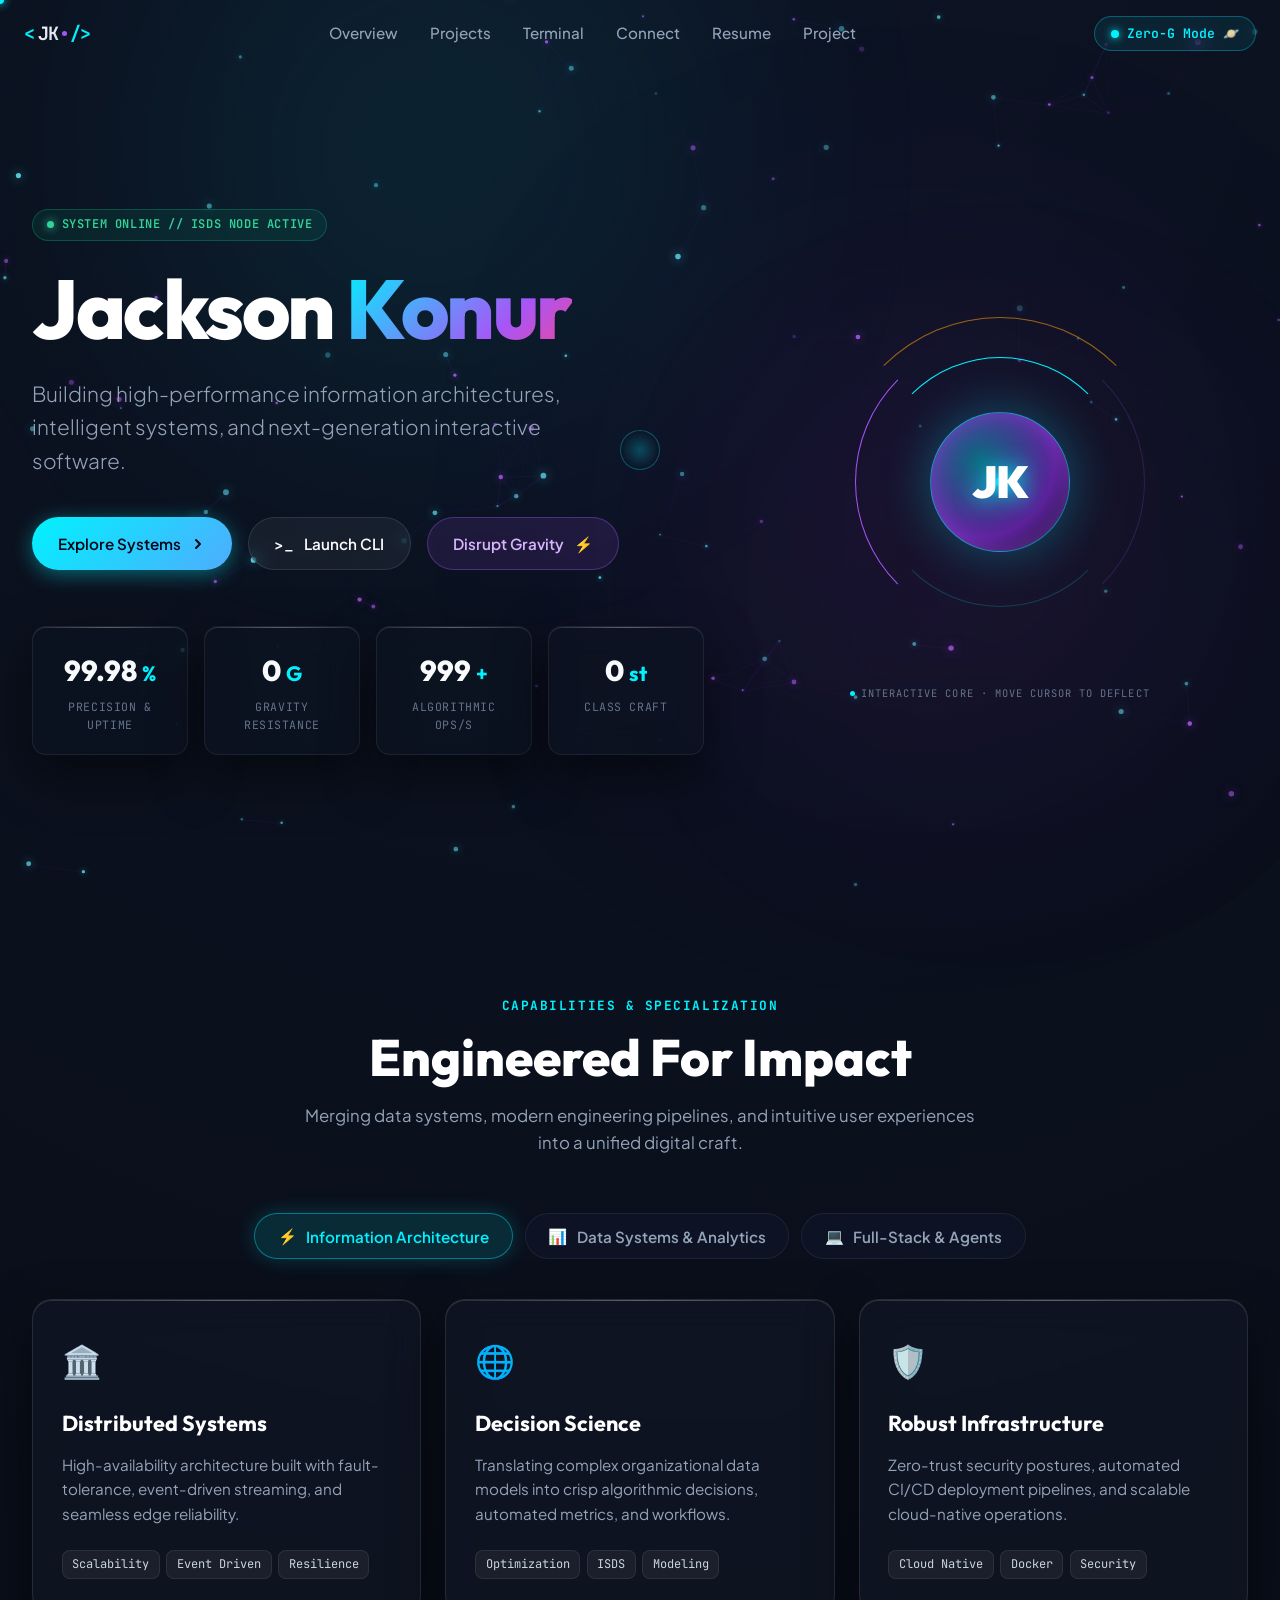
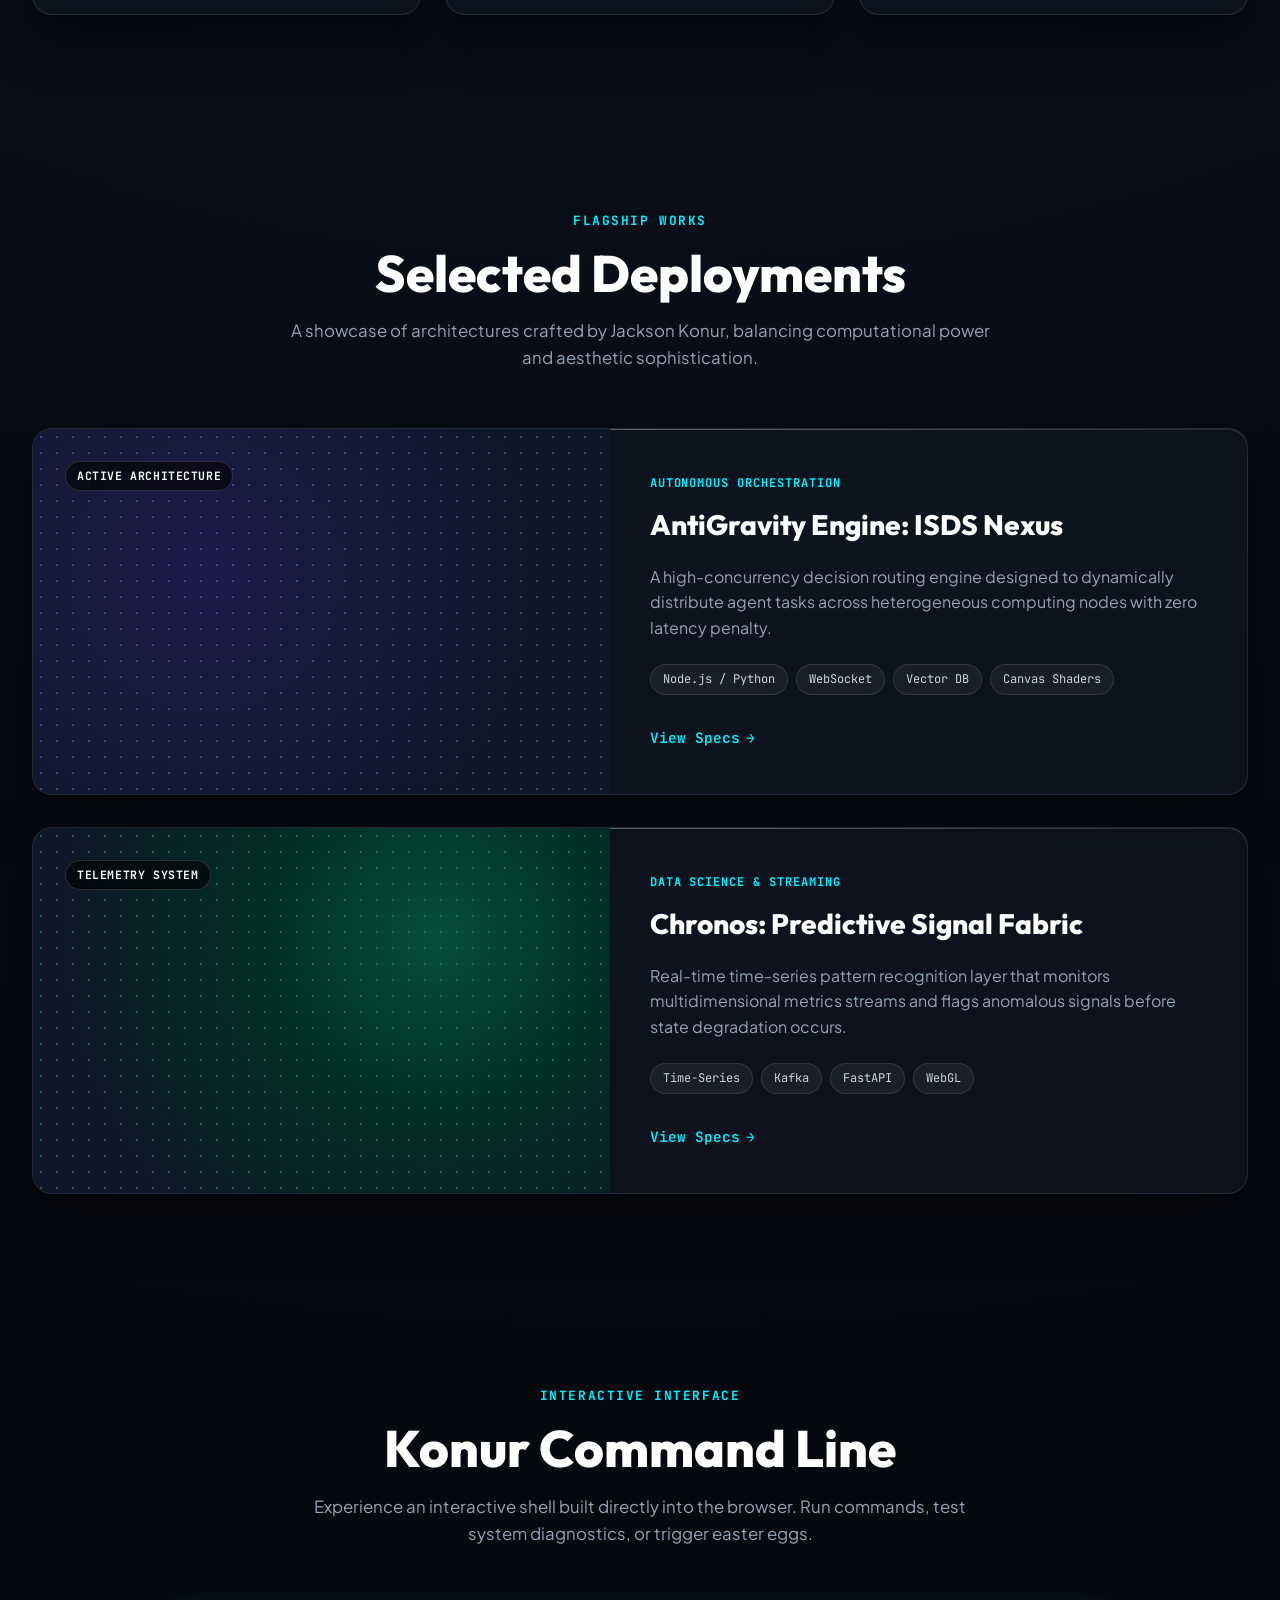
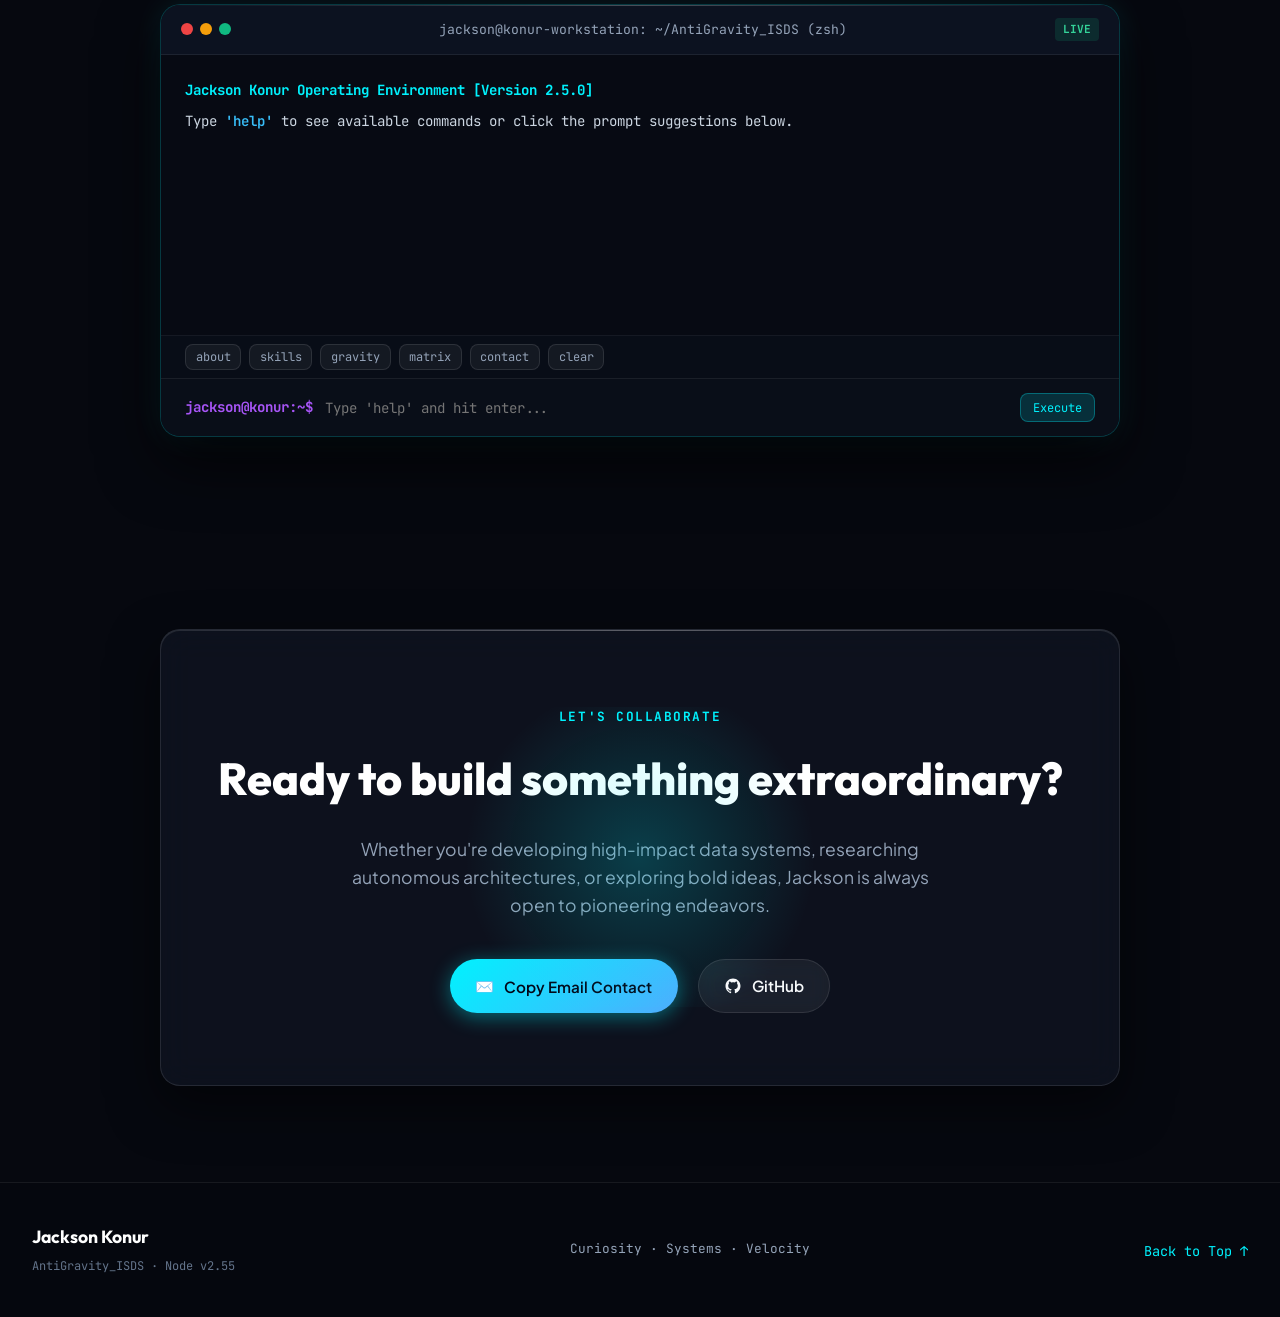
==== index.html @ 08df8813 "Restructure into required pages: add resume and project pages, rename stylesheet, remove unused file" ====
<!DOCTYPE html>
<html lang="en">
<head>
  <meta charset="UTF-8" />
  <meta name="viewport" content="width=device-width, initial-scale=1.0" />
  <title>Jackson Konur — Intelligent Systems & Creative Engineering</title>
  <meta name="description" content="Jackson Konur — Portfolio & Interactive Systems Workspace. Exploring information systems, data science, and next-generation autonomous architectures." />
  
  <!-- Modern Typography from Google Fonts -->
  <link rel="preconnect" href="https://fonts.googleapis.com" />
  <link rel="preconnect" href="https://fonts.gstatic.com" crossorigin />
  <link href="https://fonts.googleapis.com/css2?family=JetBrains+Mono:wght@400;500;700&family=Outfit:wght@300;400;600;700;800;900&family=Plus+Jakarta+Sans:wght@300;400;500;600;700&display=swap" rel="stylesheet" />

  <link rel="stylesheet" href="styles.css" />
</head>
<body>
  <!-- Custom Interactive Cursor Elements -->
  <div id="cursor-dot" class="cursor-dot"></div>
  <div id="cursor-glow" class="cursor-glow"></div>

  <!-- Interactive Anti-Gravity Physics Canvas -->
  <canvas id="gravity-canvas" class="gravity-canvas"></canvas>

  <!-- Ambient Light Orbs -->
  <div class="ambient-light light-cyan"></div>
  <div class="ambient-light light-violet"></div>
  <div class="ambient-light light-amber"></div>

  <!-- Navigation Header -->
  <header class="site-header" id="site-header">
    <div class="header-container">
      <a href="#hero" class="brand-logo" id="brand-logo">
        <span class="logo-bracket">&lt;</span>
        <span class="logo-name">JK</span>
        <span class="logo-dot"></span>
        <span class="logo-bracket">/&gt;</span>
      </a>

      <nav class="nav-links" id="main-nav">
        <a href="#about" class="nav-link">Overview</a>
        <a href="#projects" class="nav-link">Projects</a>
        <a href="#terminal-section" class="nav-link">Terminal</a>
        <a href="#connect" class="nav-link">Connect</a>
        <a href="resume.html" class="nav-link">Resume</a>
        <a href="project.html" class="nav-link">Project</a>
      </nav>

      <div class="header-actions">
        <button id="gravity-toggle-btn" class="gravity-pill-btn" aria-label="Toggle Zero-G Physics Simulation">
          <span class="pulse-indicator"></span>
          <span id="gravity-btn-text">Zero-G Mode</span>
          <span class="btn-icon">🪐</span>
        </button>
      </div>
    </div>
  </header>

  <main>
    <!-- Hero Section -->
    <section class="hero-section" id="hero">
      <div class="hero-content">
        <div class="status-badge" id="status-badge">
          <span class="status-indicator"></span>
          <span>SYSTEM ONLINE // ISDS NODE ACTIVE</span>
        </div>

        <h1 class="hero-title" id="hero-heading">
          Jackson <span class="gradient-text">Konur</span>
        </h1>

        <p class="hero-tagline" id="hero-tagline">
          Building high-performance information architectures, intelligent systems, and next-generation interactive software.
        </p>

        <div class="hero-cta-group">
          <a href="#projects" class="primary-btn" id="btn-explore-projects">
            <span>Explore Systems</span>
            <svg class="btn-arrow" width="16" height="16" viewBox="0 0 16 16" fill="none">
              <path d="M6 12L10 8L6 4" stroke="currentColor" stroke-width="2" stroke-linecap="round" stroke-linejoin="round"/>
            </svg>
          </a>
          <a href="#terminal-section" class="secondary-btn" id="btn-open-terminal">
            <span class="terminal-icon">&gt;_</span>
            <span>Launch CLI</span>
          </a>
          <button class="pulse-trigger-btn" id="zero-g-pulse-btn" title="Send a zero-gravity shockwave across the screen">
            <span>Disrupt Gravity</span>
            <span class="sparkle-icon">⚡</span>
          </button>
        </div>

        <!-- Metric Counters -->
        <div class="metrics-grid" id="metrics-grid">
          <div class="metric-card glass-panel" data-tilt>
            <div class="metric-val" data-target="99.99">0</div>
            <div class="metric-unit">%</div>
            <div class="metric-label">Precision & Uptime</div>
          </div>
          <div class="metric-card glass-panel" data-tilt>
            <div class="metric-val" data-target="0.00">0</div>
            <div class="metric-unit">G</div>
            <div class="metric-label">Gravity Resistance</div>
          </div>
          <div class="metric-card glass-panel" data-tilt>
            <div class="metric-val" data-target="1000">0</div>
            <div class="metric-unit">+</div>
            <div class="metric-label">Algorithmic Ops/s</div>
          </div>
          <div class="metric-card glass-panel" data-tilt>
            <div class="metric-val" data-target="1">0</div>
            <div class="metric-unit">st</div>
            <div class="metric-label">Class Craft</div>
          </div>
        </div>
      </div>

      <!-- Holographic Interactive 3D Sphere / Emblem -->
      <div class="hero-visual" id="hero-visual">
        <div class="hologram-stage" id="hologram-stage">
          <div class="holo-ring holo-ring-1"></div>
          <div class="holo-ring holo-ring-2"></div>
          <div class="holo-ring holo-ring-3"></div>
          <div class="holo-core">
            <div class="core-glyph">JK</div>
            <div class="core-pulse"></div>
          </div>
          <div class="orbital-particle particle-1"></div>
          <div class="orbital-particle particle-2"></div>
          <div class="orbital-particle particle-3"></div>
          <div class="orbital-particle particle-4"></div>
          <div class="holo-caption">
            <span class="holo-dot"></span>
            <span>INTERACTIVE CORE · MOVE CURSOR TO DEFLECT</span>
          </div>
        </div>
      </div>
    </section>

    <!-- Interactive Navigation Tabs Section -->
    <section class="content-section" id="about">
      <div class="section-header">
        <div class="section-subtitle">CAPABILITIES & SPECIALIZATION</div>
        <h2 class="section-title">Engineered For Impact</h2>
        <p class="section-desc">Merging data systems, modern engineering pipelines, and intuitive user experiences into a unified digital craft.</p>
      </div>

      <!-- Tabs Controller -->
      <div class="tabs-wrapper">
        <div class="tab-controls" role="tablist">
          <button class="tab-btn active" role="tab" aria-selected="true" data-tab="architecture" id="tab-btn-architecture">
            <span class="tab-icon">⚡</span>
            <span>Information Architecture</span>
          </button>
          <button class="tab-btn" role="tab" aria-selected="false" data-tab="datascience" id="tab-btn-datascience">
            <span class="tab-icon">📊</span>
            <span>Data Systems & Analytics</span>
          </button>
          <button class="tab-btn" role="tab" aria-selected="false" data-tab="software" id="tab-btn-software">
            <span class="tab-icon">💻</span>
            <span>Full-Stack & Agents</span>
          </button>
        </div>

        <div class="tab-panels">
          <!-- Tab 1: Architecture -->
          <div class="tab-panel active" id="tab-architecture" role="tabpanel">
            <div class="grid-cards-3">
              <div class="feature-card glass-panel" data-tilt>
                <div class="feature-icon-badge">🏛️</div>
                <h3 class="feature-title">Distributed Systems</h3>
                <p class="feature-text">High-availability architecture built with fault-tolerance, event-driven streaming, and seamless edge reliability.</p>
                <div class="skill-tags">
                  <span class="tag">Scalability</span>
                  <span class="tag">Event Driven</span>
                  <span class="tag">Resilience</span>
                </div>
              </div>

              <div class="feature-card glass-panel" data-tilt>
                <div class="feature-icon-badge">🌐</div>
                <h3 class="feature-title">Decision Science</h3>
                <p class="feature-text">Translating complex organizational data models into crisp algorithmic decisions, automated metrics, and workflows.</p>
                <div class="skill-tags">
                  <span class="tag">Optimization</span>
                  <span class="tag">ISDS</span>
                  <span class="tag">Modeling</span>
                </div>
              </div>

              <div class="feature-card glass-panel" data-tilt>
                <div class="feature-icon-badge">🛡️</div>
                <h3 class="feature-title">Robust Infrastructure</h3>
                <p class="feature-text">Zero-trust security postures, automated CI/CD deployment pipelines, and scalable cloud-native operations.</p>
                <div class="skill-tags">
                  <span class="tag">Cloud Native</span>
                  <span class="tag">Docker</span>
                  <span class="tag">Security</span>
                </div>
              </div>
            </div>
          </div>

          <!-- Tab 2: Data Science -->
          <div class="tab-panel" id="tab-datascience" role="tabpanel">
            <div class="grid-cards-3">
              <div class="feature-card glass-panel" data-tilt>
                <div class="feature-icon-badge">📈</div>
                <h3 class="feature-title">Predictive Pipelines</h3>
                <p class="feature-text">End-to-end telemetry aggregation, predictive feature stores, and automated insight generation for deep decision support.</p>
                <div class="skill-tags">
                  <span class="tag">Python</span>
                  <span class="tag">Time-Series</span>
                  <span class="tag">Feature Store</span>
                </div>
              </div>

              <div class="feature-card glass-panel" data-tilt>
                <div class="feature-icon-badge">🧠</div>
                <h3 class="feature-title">Intelligent Modeling</h3>
                <p class="feature-text">Harnessing modern machine learning, statistical inference, and contextual embeddings for intelligent pattern recognition.</p>
                <div class="skill-tags">
                  <span class="tag">ML Models</span>
                  <span class="tag">Clustering</span>
                  <span class="tag">Inference</span>
                </div>
              </div>

              <div class="feature-card glass-panel" data-tilt>
                <div class="feature-icon-badge">✨</div>
                <h3 class="feature-title">Dynamic Visualization</h3>
                <p class="feature-text">Transforming raw relational stores into interactive, living dashboards with human-centered visual ergonomics.</p>
                <div class="skill-tags">
                  <span class="tag">D3 / Canvas</span>
                  <span class="tag">Interactive BI</span>
                  <span class="tag">UI/UX</span>
                </div>
              </div>
            </div>
          </div>

          <!-- Tab 3: Software & Agents -->
          <div class="tab-panel" id="tab-software" role="tabpanel">
            <div class="grid-cards-3">
              <div class="feature-card glass-panel" data-tilt>
                <div class="feature-icon-badge">🤖</div>
                <h3 class="feature-title">Autonomous Agents</h3>
                <p class="feature-text">Developing goal-driven agentic architectures that perceive environment state, plan workflows, and execute autonomous tasks.</p>
                <div class="skill-tags">
                  <span class="tag">Agentic Workflows</span>
                  <span class="tag">LLM Tooling</span>
                  <span class="tag">Multi-Agent</span>
                </div>
              </div>

              <div class="feature-card glass-panel" data-tilt>
                <div class="feature-icon-badge">⚡</div>
                <h3 class="feature-title">Next-Gen Web UI</h3>
                <p class="feature-text">Fluid 60FPS browser experiences utilizing hardware acceleration, CSS mathematics, and seamless micro-interactions.</p>
                <div class="skill-tags">
                  <span class="tag">Modern JS</span>
                  <span class="tag">Web Audio</span>
                  <span class="tag">Canvas</span>
                </div>
              </div>

              <div class="feature-card glass-panel" data-tilt>
                <div class="feature-icon-badge">🔌</div>
                <h3 class="feature-title">API & Microservices</h3>
                <p class="feature-text">Contract-first REST & GraphQL APIs with deterministic caching, rate-limiting, and sub-millisecond serialization.</p>
                <div class="skill-tags">
                  <span class="tag">REST</span>
                  <span class="tag">GraphQL</span>
                  <span class="tag">gRPC</span>
                </div>
              </div>
            </div>
          </div>
        </div>
      </div>
    </section>

    <!-- Projects / Work Section -->
    <section class="content-section" id="projects">
      <div class="section-header">
        <div class="section-subtitle">FLAGSHIP WORKS</div>
        <h2 class="section-title">Selected Deployments</h2>
        <p class="section-desc">A showcase of architectures crafted by Jackson Konur, balancing computational power and aesthetic sophistication.</p>
      </div>

      <div class="projects-showcase">
        <!-- Project 1 -->
        <article class="project-showcase-card glass-panel" data-tilt>
          <div class="project-visual visual-nebula">
            <div class="mesh-graphic mesh-1"></div>
            <div class="project-badge">ACTIVE ARCHITECTURE</div>
          </div>
          <div class="project-details">
            <div class="project-category">AUTONOMOUS ORCHESTRATION</div>
            <h3 class="project-title">AntiGravity Engine: ISDS Nexus</h3>
            <p class="project-desc">
              A high-concurrency decision routing engine designed to dynamically distribute agent tasks across heterogeneous computing nodes with zero latency penalty.
            </p>
            <div class="project-tech-stack">
              <span class="tech-pill">Node.js / Python</span>
              <span class="tech-pill">WebSocket</span>
              <span class="tech-pill">Vector DB</span>
              <span class="tech-pill">Canvas Shaders</span>
            </div>
            <div class="project-footer">
              <button class="action-link-btn" onclick="runTerminalCommand('project nebula')">
                <span>View Specs</span>
                <span class="arrow-glyph">→</span>
              </button>
            </div>
          </div>
        </article>

        <!-- Project 2 -->
        <article class="project-showcase-card glass-panel" data-tilt>
          <div class="project-visual visual-quantum">
            <div class="mesh-graphic mesh-2"></div>
            <div class="project-badge">TELEMETRY SYSTEM</div>
          </div>
          <div class="project-details">
            <div class="project-category">DATA SCIENCE & STREAMING</div>
            <h3 class="project-title">Chronos: Predictive Signal Fabric</h3>
            <p class="project-desc">
              Real-time time-series pattern recognition layer that monitors multidimensional metrics streams and flags anomalous signals before state degradation occurs.
            </p>
            <div class="project-tech-stack">
              <span class="tech-pill">Time-Series</span>
              <span class="tech-pill">Kafka</span>
              <span class="tech-pill">FastAPI</span>
              <span class="tech-pill">WebGL</span>
            </div>
            <div class="project-footer">
              <button class="action-link-btn" onclick="runTerminalCommand('project chronos')">
                <span>View Specs</span>
                <span class="arrow-glyph">→</span>
              </button>
            </div>
          </div>
        </article>
      </div>
    </section>

    <!-- Interactive Terminal Playroom -->
    <section class="content-section" id="terminal-section">
      <div class="section-header">
        <div class="section-subtitle">INTERACTIVE INTERFACE</div>
        <h2 class="section-title">Konur Command Line</h2>
        <p class="section-desc">Experience an interactive shell built directly into the browser. Run commands, test system diagnostics, or trigger easter eggs.</p>
      </div>

      <div class="terminal-window glass-panel" id="terminal-window">
        <div class="terminal-bar">
          <div class="terminal-dots">
            <span class="t-dot dot-red"></span>
            <span class="t-dot dot-yellow"></span>
            <span class="t-dot dot-green"></span>
          </div>
          <div class="terminal-title">jackson@konur-workstation: ~/AntiGravity_ISDS (zsh)</div>
          <div class="terminal-status">LIVE</div>
        </div>

        <div class="terminal-body" id="terminal-output">
          <div class="term-line welcome-line">
            <span class="accent-cyan">Jackson Konur Operating Environment [Version 2.5.0]</span>
          </div>
          <div class="term-line welcome-line">
            <span>Type <span class="term-highlight">'help'</span> to see available commands or click the prompt suggestions below.</span>
          </div>
          <div class="term-line spacer"></div>
        </div>

        <!-- Terminal Quick Action Chips -->
        <div class="terminal-quick-chips">
          <button class="chip-btn" onclick="runTerminalCommand('about')">about</button>
          <button class="chip-btn" onclick="runTerminalCommand('skills')">skills</button>
          <button class="chip-btn" onclick="runTerminalCommand('gravity')">gravity</button>
          <button class="chip-btn" onclick="runTerminalCommand('matrix')">matrix</button>
          <button class="chip-btn" onclick="runTerminalCommand('contact')">contact</button>
          <button class="chip-btn" onclick="runTerminalCommand('clear')">clear</button>
        </div>

        <form class="terminal-input-row" id="terminal-form" onsubmit="return false;">
          <span class="term-prompt-prefix">jackson@konur:~$</span>
          <input 
            type="text" 
            id="terminal-input" 
            class="terminal-input" 
            placeholder="Type 'help' and hit enter..." 
            autocomplete="off" 
            spellcheck="false"
          />
          <button type="submit" class="terminal-submit-btn" id="terminal-send-btn">Execute</button>
        </form>
      </div>
    </section>

    <!-- Connect / Contact Callout -->
    <section class="content-section" id="connect">
      <div class="connect-card glass-panel" data-tilt>
        <div class="connect-glow"></div>
        <div class="connect-content">
          <span class="connect-badge">LET'S COLLABORATE</span>
          <h2 class="connect-title">Ready to build something extraordinary?</h2>
          <p class="connect-text">
            Whether you're developing high-impact data systems, researching autonomous architectures, or exploring bold ideas, Jackson is always open to pioneering endeavors.
          </p>
          <div class="connect-actions">
            <button class="primary-btn" id="copy-email-btn" data-email="jackson.konur@example.com">
              <span class="email-icon">✉️</span>
              <span id="email-btn-text">Copy Email Contact</span>
            </button>
            <a href="https://github.com" target="_blank" rel="noopener noreferrer" class="secondary-btn" id="github-link-btn">
              <svg width="18" height="18" viewBox="0 0 24 24" fill="currentColor">
                <path fill-rule="evenodd" clip-rule="evenodd" d="M12 2C6.477 2 2 6.484 2 12.017c0 4.425 2.865 8.18 6.839 9.504.5.092.682-.217.682-.483 0-.237-.008-.868-.013-1.703-2.782.605-3.369-1.343-3.369-1.343-.454-1.158-1.11-1.466-1.11-1.466-.908-.62.069-.608.069-.608 1.003.07 1.53 1.032 1.53 1.032.892 1.53 2.341 1.088 2.91.832.092-.647.35-1.088.636-1.338-2.22-.253-4.555-1.113-4.555-4.951 0-1.093.39-1.988 1.029-2.688-.103-.253-.446-1.272.098-2.65 0 0 .84-.27 2.75 1.026A9.564 9.564 0 0112 6.844c.85.004 1.705.115 2.504.337 1.909-1.296 2.747-1.027 2.747-1.027.546 1.379.202 2.398.1 2.651.64.7 1.028 1.595 1.028 2.688 0 3.848-2.339 4.695-4.566 4.943.359.309.678.92.678 1.855 0 1.338-.012 2.419-.012 2.747 0 .268.18.58.688.482A10.019 10.019 0 0022 12.017C22 6.484 17.522 2 12 2z"/>
              </svg>
              <span>GitHub</span>
            </a>
          </div>
        </div>
      </div>
    </section>
  </main>

  <!-- Interactive Toast Notification -->
  <div id="toast" class="toast" role="alert" aria-live="polite">
    <span class="toast-icon">✓</span>
    <span id="toast-message">Copied to clipboard!</span>
  </div>

  <!-- Footer -->
  <footer class="site-footer">
    <div class="footer-container">
      <div class="footer-left">
        <span class="footer-brand">Jackson Konur</span>
        <span class="footer-sub">AntiGravity_ISDS · Node v2.55</span>
      </div>
      <div class="footer-center">
        <span>Curiosity · Systems · Velocity</span>
      </div>
      <div class="footer-right">
        <a href="#hero" class="back-to-top" id="back-to-top">Back to Top ↑</a>
      </div>
    </div>
  </footer>

  <script src="app.js"></script>
</body>
</html>
---- styles.css ----
/* ==========================================================================
   JACKSON KONUR — CORE DESIGN SYSTEM & STYLESHEET
   Aesthetics: Deep Space Cyber-Luxury, Glassmorphism, Micro-Interactions
   ========================================================================== */

:root {
  /* Color Tokens */
  --bg-main: #06080f;
  --bg-surface: rgba(14, 18, 30, 0.75);
  --bg-surface-elevated: rgba(22, 28, 46, 0.85);
  --bg-card: rgba(17, 23, 38, 0.65);
  --bg-card-hover: rgba(26, 35, 58, 0.8);

  --accent-cyan: #00f2fe;
  --accent-cyan-glow: rgba(0, 242, 254, 0.35);
  --accent-violet: #8a2be2;
  --accent-purple: #a855f7;
  --accent-purple-glow: rgba(168, 85, 247, 0.35);
  --accent-amber: #f59e0b;
  --accent-green: #10b981;
  --accent-red: #ef4444;

  --border-subtle: rgba(255, 255, 255, 0.07);
  --border-highlight: rgba(0, 242, 254, 0.25);
  --border-card: rgba(255, 255, 255, 0.1);

  --text-primary: #f8fafc;
  --text-secondary: #94a3b8;
  --text-muted: #64748b;

  /* Typography */
  --font-display: 'Outfit', -apple-system, BlinkMacSystemFont, sans-serif;
  --font-body: 'Plus Jakarta Sans', -apple-system, BlinkMacSystemFont, sans-serif;
  --font-mono: 'JetBrains Mono', monospace;

  /* Radii & Shadows */
  --radius-sm: 8px;
  --radius-md: 14px;
  --radius-lg: 20px;
  --radius-xl: 30px;
  --radius-full: 9999px;

  --shadow-glass: 0 20px 50px rgba(0, 0, 0, 0.5), inset 0 1px 0 rgba(255, 255, 255, 0.1);
  --shadow-cyan-glow: 0 0 35px var(--accent-cyan-glow);
  --shadow-purple-glow: 0 0 35px var(--accent-purple-glow);

  --transition-fast: 0.18s cubic-bezier(0.16, 1, 0.3, 1);
  --transition-smooth: 0.35s cubic-bezier(0.16, 1, 0.3, 1);
  --transition-spring: 0.5s cubic-bezier(0.34, 1.56, 0.64, 1);
}

/* ==========================================================================
   RESET & GLOBAL SETUP
   ========================================================================== */
*, *::before, *::after {
  box-sizing: border-box;
  margin: 0;
  padding: 0;
}

html {
  scroll-behavior: smooth;
  color-scheme: dark;
  background-color: var(--bg-main);
  font-family: var(--font-body);
  font-size: 16px;
  line-height: 1.6;
  color: var(--text-primary);
  overflow-x: hidden;
}

body {
  min-height: 100vh;
  background: radial-gradient(circle at 50% 0%, #0d1424 0%, var(--bg-main) 70%);
  position: relative;
  overflow-x: hidden;
  cursor: default;
}

/* Custom Scrollbar */
::-webkit-scrollbar {
  width: 8px;
}
::-webkit-scrollbar-track {
  background: var(--bg-main);
}
::-webkit-scrollbar-thumb {
  background: rgba(255, 255, 255, 0.15);
  border-radius: 4px;
}
::-webkit-scrollbar-thumb:hover {
  background: var(--accent-cyan);
}

/* ==========================================================================
   CANVAS & AMBIENT BACKGROUND
   ========================================================================== */
.gravity-canvas {
  position: fixed;
  top: 0;
  left: 0;
  width: 100vw;
  height: 100vh;
  z-index: 0;
  pointer-events: none;
}

.ambient-light {
  position: fixed;
  width: 600px;
  height: 600px;
  border-radius: 50%;
  filter: blur(140px);
  opacity: 0.2;
  pointer-events: none;
  z-index: 0;
  animation: floatAmbient 22s infinite alternate ease-in-out;
}

.light-cyan {
  top: -150px;
  left: 10%;
  background: radial-gradient(circle, var(--accent-cyan), transparent 70%);
}

.light-violet {
  bottom: 10%;
  right: 5%;
  background: radial-gradient(circle, var(--accent-violet), transparent 70%);
  animation-delay: -8s;
}

.light-amber {
  top: 40%;
  left: 60%;
  width: 450px;
  height: 450px;
  background: radial-gradient(circle, #ec4899, transparent 70%);
  opacity: 0.12;
  animation-delay: -14s;
}

@keyframes floatAmbient {
  0% { transform: translate(0, 0) scale(1); }
  50% { transform: translate(40px, -60px) scale(1.15); }
  100% { transform: translate(-50px, 30px) scale(0.9); }
}

/* ==========================================================================
   INTERACTIVE CURSOR (Lerp follow)
   ========================================================================== */
.cursor-dot, .cursor-glow {
  pointer-events: none;
  position: fixed;
  border-radius: 50%;
  z-index: 9999;
  transform: translate(-50%, -50%);
  transition: opacity 0.3s ease;
}

.cursor-dot {
  width: 8px;
  height: 8px;
  background-color: var(--accent-cyan);
  box-shadow: 0 0 10px var(--accent-cyan);
}

.cursor-glow {
  width: 40px;
  height: 40px;
  background: radial-gradient(circle, rgba(0, 242, 254, 0.25) 0%, transparent 70%);
  border: 1px solid rgba(0, 242, 254, 0.3);
  transition: transform 0.15s ease-out, width 0.3s, height 0.3s, border-color 0.3s;
}

body:hover .cursor-dot,
body:hover .cursor-glow {
  opacity: 1;
}

@media (pointer: coarse) {
  .cursor-dot, .cursor-glow {
    display: none;
  }
}

/* ==========================================================================
   GLASSMORPHISM & SURFACES
   ========================================================================== */
.glass-panel {
  background: var(--bg-card);
  backdrop-filter: blur(16px);
  -webkit-backdrop-filter: blur(16px);
  border: 1px solid var(--border-card);
  box-shadow: var(--shadow-glass);
  border-radius: var(--radius-lg);
  transition: transform var(--transition-fast), border-color var(--transition-fast), box-shadow var(--transition-fast);
  position: relative;
  overflow: hidden;
}

.glass-panel::before {
  content: '';
  position: absolute;
  top: 0;
  left: 0;
  right: 0;
  height: 1px;
  background: linear-gradient(90deg, transparent, rgba(255, 255, 255, 0.25), transparent);
  pointer-events: none;
}

.glass-panel:hover {
  border-color: var(--border-highlight);
  box-shadow: 0 25px 50px rgba(0, 0, 0, 0.6), 0 0 25px rgba(0, 242, 254, 0.15);
}

/* ==========================================================================
   SITE HEADER & NAVIGATION
   ========================================================================== */
.site-header {
  position: fixed;
  top: 0;
  left: 0;
  width: 100%;
  z-index: 100;
  padding: 1rem 1.5rem;
  transition: background-color var(--transition-smooth), backdrop-filter var(--transition-smooth), padding var(--transition-smooth);
}

.site-header.scrolled {
  background: rgba(6, 8, 15, 0.85);
  backdrop-filter: blur(14px);
  -webkit-backdrop-filter: blur(14px);
  border-bottom: 1px solid var(--border-subtle);
  padding: 0.75rem 1.5rem;
}

.header-container {
  max-width: 1280px;
  margin: 0 auto;
  display: flex;
  align-items: center;
  justify-content: space-between;
}

.brand-logo {
  display: flex;
  align-items: center;
  font-family: var(--font-mono);
  font-size: 1.15rem;
  font-weight: 700;
  color: var(--text-primary);
  text-decoration: none;
  letter-spacing: -0.5px;
  transition: transform var(--transition-spring);
}

.brand-logo:hover {
  transform: scale(1.06);
}

.logo-bracket {
  color: var(--accent-cyan);
}

.logo-name {
  margin: 0 3px;
  background: linear-gradient(135deg, #ffffff, #cbd5e1);
  -webkit-background-clip: text;
  -webkit-text-fill-color: transparent;
}

.logo-dot {
  width: 5px;
  height: 5px;
  background-color: var(--accent-purple);
  border-radius: 50%;
  margin-right: 3px;
  display: inline-block;
  animation: pulseDot 2s infinite ease-in-out;
}

@keyframes pulseDot {
  0%, 100% { opacity: 0.3; transform: scale(0.8); }
  50% { opacity: 1; transform: scale(1.4); }
}

.nav-links {
  display: flex;
  gap: 2rem;
  align-items: center;
}

.nav-link {
  color: var(--text-secondary);
  text-decoration: none;
  font-size: 0.95rem;
  font-weight: 500;
  transition: color var(--transition-fast), transform var(--transition-fast);
  position: relative;
}

.nav-link::after {
  content: '';
  position: absolute;
  bottom: -4px;
  left: 0;
  width: 0%;
  height: 2px;
  background: var(--accent-cyan);
  transition: width var(--transition-fast);
  border-radius: 2px;
}

.nav-link:hover {
  color: var(--text-primary);
}

.nav-link:hover::after {
  width: 100%;
}

.gravity-pill-btn {
  background: rgba(0, 242, 254, 0.08);
  border: 1px solid rgba(0, 242, 254, 0.3);
  color: var(--accent-cyan);
  padding: 0.5rem 1rem;
  border-radius: var(--radius-full);
  font-family: var(--font-mono);
  font-size: 0.82rem;
  font-weight: 600;
  display: flex;
  align-items: center;
  gap: 0.5rem;
  cursor: pointer;
  transition: all var(--transition-fast);
  backdrop-filter: blur(10px);
}

.gravity-pill-btn:hover {
  background: rgba(0, 242, 254, 0.18);
  border-color: var(--accent-cyan);
  box-shadow: 0 0 20px var(--accent-cyan-glow);
  transform: translateY(-1px);
}

.pulse-indicator {
  width: 8px;
  height: 8px;
  background: var(--accent-cyan);
  border-radius: 50%;
  box-shadow: 0 0 8px var(--accent-cyan);
  animation: pulseGlow 1.5s infinite;
}

@keyframes pulseGlow {
  0% { transform: scale(0.9); opacity: 0.7; }
  50% { transform: scale(1.3); opacity: 1; }
  100% { transform: scale(0.9); opacity: 0.7; }
}

/* ==========================================================================
   BUTTONS & CONTROLS
   ========================================================================== */
.primary-btn, .secondary-btn, .pulse-trigger-btn {
  display: inline-flex;
  align-items: center;
  justify-content: center;
  gap: 0.6rem;
  padding: 0.85rem 1.6rem;
  border-radius: var(--radius-full);
  font-family: var(--font-body);
  font-size: 0.95rem;
  font-weight: 600;
  text-decoration: none;
  cursor: pointer;
  transition: all var(--transition-smooth);
}

.primary-btn {
  background: linear-gradient(135deg, #00f2fe 0%, #4facfe 100%);
  color: #020617;
  border: none;
  box-shadow: 0 4px 20px rgba(0, 242, 254, 0.4);
}

.primary-btn:hover {
  box-shadow: 0 6px 30px rgba(0, 242, 254, 0.65);
  transform: translateY(-2px);
}

.secondary-btn {
  background: rgba(255, 255, 255, 0.05);
  border: 1px solid var(--border-card);
  color: var(--text-primary);
  backdrop-filter: blur(10px);
}

.secondary-btn:hover {
  background: rgba(255, 255, 255, 0.1);
  border-color: rgba(255, 255, 255, 0.25);
  transform: translateY(-2px);
}

.pulse-trigger-btn {
  background: rgba(168, 85, 247, 0.12);
  border: 1px solid rgba(168, 85, 247, 0.35);
  color: #d8b4fe;
}

.pulse-trigger-btn:hover {
  background: rgba(168, 85, 247, 0.25);
  border-color: var(--accent-purple);
  box-shadow: 0 0 25px var(--accent-purple-glow);
  transform: translateY(-2px);
}

.btn-arrow {
  transition: transform var(--transition-fast);
}

.primary-btn:hover .btn-arrow {
  transform: translateX(4px);
}

/* ==========================================================================
   HERO SECTION
   ========================================================================== */
.hero-section {
  position: relative;
  z-index: 10;
  min-height: 100vh;
  max-width: 1280px;
  margin: 0 auto;
  padding: 8rem 2rem 4rem;
  display: grid;
  grid-template-columns: 1.15fr 0.85fr;
  align-items: center;
  gap: 3rem;
}

.status-badge {
  display: inline-flex;
  align-items: center;
  gap: 0.5rem;
  padding: 0.35rem 0.85rem;
  background: rgba(16, 185, 129, 0.1);
  border: 1px solid rgba(16, 185, 129, 0.3);
  border-radius: var(--radius-full);
  font-family: var(--font-mono);
  font-size: 0.75rem;
  font-weight: 600;
  color: #34d399;
  letter-spacing: 0.05em;
  margin-bottom: 1.5rem;
}

.status-indicator {
  width: 7px;
  height: 7px;
  background: #34d399;
  border-radius: 50%;
  box-shadow: 0 0 8px #34d399;
}

.hero-title {
  font-family: var(--font-display);
  font-size: clamp(3rem, 7vw, 5.2rem);
  font-weight: 800;
  line-height: 1.06;
  letter-spacing: -0.03em;
  margin-bottom: 1.5rem;
  color: #ffffff;
}

.gradient-text {
  background: linear-gradient(135deg, #00f2fe 0%, #a855f7 70%, #ec4899 100%);
  -webkit-background-clip: text;
  -webkit-text-fill-color: transparent;
  display: inline-block;
}

.hero-tagline {
  font-size: clamp(1.1rem, 2vw, 1.3rem);
  color: var(--text-secondary);
  font-weight: 300;
  max-width: 580px;
  margin-bottom: 2.5rem;
  line-height: 1.6;
}

.hero-cta-group {
  display: flex;
  flex-wrap: wrap;
  gap: 1rem;
  margin-bottom: 3.5rem;
}

/* Metrics Grid */
.metrics-grid {
  display: grid;
  grid-template-columns: repeat(4, 1fr);
  gap: 1rem;
}

.metric-card {
  padding: 1.25rem 1rem;
  text-align: center;
  border-radius: var(--radius-md);
  border: 1px solid var(--border-subtle);
  background: rgba(14, 20, 34, 0.55);
}

.metric-val {
  font-family: var(--font-display);
  font-size: 1.8rem;
  font-weight: 800;
  color: var(--text-primary);
  display: inline-block;
}

.metric-unit {
  display: inline-block;
  font-family: var(--font-display);
  font-size: 1.3rem;
  font-weight: 700;
  color: var(--accent-cyan);
  margin-left: 2px;
}

.metric-label {
  font-size: 0.72rem;
  color: var(--text-muted);
  text-transform: uppercase;
  letter-spacing: 0.05em;
  margin-top: 0.25rem;
  font-family: var(--font-mono);
}

/* ==========================================================================
   HOLOGRAPHIC 3D EMBLEM / VISUAL
   ========================================================================== */
.hero-visual {
  display: flex;
  justify-content: center;
  align-items: center;
  position: relative;
  perspective: 1000px;
}

.hologram-stage {
  width: 360px;
  height: 360px;
  position: relative;
  display: flex;
  justify-content: center;
  align-items: center;
  transform-style: preserve-3d;
  transition: transform 0.2s ease-out;
}

.holo-core {
  position: absolute;
  width: 140px;
  height: 140px;
  border-radius: 50%;
  background: radial-gradient(circle at 35% 35%, rgba(0, 242, 254, 0.4), rgba(138, 43, 226, 0.6) 60%, rgba(6, 8, 15, 0.95) 90%);
  border: 1px solid rgba(0, 242, 254, 0.5);
  box-shadow: 0 0 50px rgba(0, 242, 254, 0.3), inset 0 0 25px rgba(168, 85, 247, 0.5);
  display: flex;
  justify-content: center;
  align-items: center;
  z-index: 5;
  animation: coreFloat 6s ease-in-out infinite alternate;
}

.core-glyph {
  font-family: var(--font-display);
  font-size: 2.8rem;
  font-weight: 900;
  letter-spacing: -1px;
  color: #ffffff;
  text-shadow: 0 0 20px rgba(0, 242, 254, 0.8);
}

.core-pulse {
  position: absolute;
  width: 100%;
  height: 100%;
  border-radius: 50%;
  border: 2px solid var(--accent-cyan);
  opacity: 0;
  animation: corePulseRing 3s infinite cubic-bezier(0.25, 1, 0.5, 1);
}

@keyframes corePulseRing {
  0% { transform: scale(0.9); opacity: 0.8; }
  100% { transform: scale(1.7); opacity: 0; }
}

@keyframes coreFloat {
  0% { transform: translateY(-5px) scale(0.98); }
  100% { transform: translateY(5px) scale(1.02); }
}

/* Gyroscope Rings */
.holo-ring {
  position: absolute;
  border-radius: 50%;
  border: 1.5px solid transparent;
  pointer-events: none;
}

.holo-ring-1 {
  width: 250px;
  height: 250px;
  border-top-color: var(--accent-cyan);
  border-bottom-color: rgba(0, 242, 254, 0.2);
  animation: rotateRing1 12s linear infinite;
}

.holo-ring-2 {
  width: 290px;
  height: 290px;
  border-left-color: var(--accent-purple);
  border-right-color: rgba(168, 85, 247, 0.2);
  animation: rotateRing2 16s linear infinite reverse;
}

.holo-ring-3 {
  width: 330px;
  height: 330px;
  border-top-color: rgba(245, 158, 11, 0.6);
  border-bottom-color: transparent;
  animation: rotateRing3 20s linear infinite;
}

@keyframes rotateRing1 {
  0% { transform: rotateX(65deg) rotateY(20deg) rotateZ(0deg); }
  100% { transform: rotateX(65deg) rotateY(20deg) rotateZ(360deg); }
}

@keyframes rotateRing2 {
  0% { transform: rotateX(30deg) rotateY(70deg) rotateZ(0deg); }
  100% { transform: rotateX(30deg) rotateY(70deg) rotateZ(360deg); }
}

@keyframes rotateRing3 {
  0% { transform: rotateX(-45deg) rotateY(-30deg) rotateZ(0deg); }
  100% { transform: rotateX(-45deg) rotateY(-30deg) rotateZ(360deg); }
}

/* Orbiting Particles */
.orbital-particle {
  position: absolute;
  width: 8px;
  height: 8px;
  border-radius: 50%;
  background-color: var(--accent-cyan);
  box-shadow: 0 0 12px var(--accent-cyan);
}

.particle-1 { animation: orbit1 8s infinite linear; }
.particle-2 { animation: orbit2 11s infinite linear; }
.particle-3 { animation: orbit3 14s infinite linear reverse; }
.particle-4 { animation: orbit4 9s infinite linear; }

@keyframes orbit1 {
  0% { transform: rotate(0deg) translateX(130px) rotate(0deg); }
  100% { transform: rotate(360deg) translateX(130px) rotate(-360deg); }
}
@keyframes orbit2 {
  0% { transform: rotate(120deg) translateX(155px) rotate(-120deg); }
  100% { transform: rotate(480deg) translateX(155px) rotate(-480deg); }
}
@keyframes orbit3 {
  0% { transform: rotate(240deg) translateX(175px) rotate(-240deg); }
  100% { transform: rotate(600deg) translateX(175px) rotate(-600deg); }
}
@keyframes orbit4 {
  0% { transform: rotate(45deg) translateX(110px) rotate(-45deg); }
  100% { transform: rotate(405deg) translateX(110px) rotate(-405deg); }
}

.holo-caption {
  position: absolute;
  bottom: -40px;
  font-family: var(--font-mono);
  font-size: 0.65rem;
  letter-spacing: 0.1em;
  color: var(--text-muted);
  display: flex;
  align-items: center;
  gap: 6px;
  white-space: nowrap;
}

.holo-dot {
  width: 5px;
  height: 5px;
  background: var(--accent-cyan);
  border-radius: 50%;
}

/* ==========================================================================
   CONTENT SECTIONS & HEADERS
   ========================================================================== */
.content-section {
  position: relative;
  z-index: 10;
  max-width: 1280px;
  margin: 0 auto;
  padding: 6rem 2rem;
}

.section-header {
  margin-bottom: 3.5rem;
  text-align: center;
  max-width: 700px;
  margin-left: auto;
  margin-right: auto;
}

.section-subtitle {
  font-family: var(--font-mono);
  font-size: 0.8rem;
  font-weight: 700;
  color: var(--accent-cyan);
  letter-spacing: 0.12em;
  margin-bottom: 0.75rem;
}

.section-title {
  font-family: var(--font-display);
  font-size: clamp(2.2rem, 4vw, 3.2rem);
  font-weight: 800;
  line-height: 1.15;
  color: #ffffff;
  margin-bottom: 1rem;
}

.section-desc {
  font-size: 1.05rem;
  color: var(--text-secondary);
  line-height: 1.6;
}

/* ==========================================================================
   TABS & CAPABILITIES
   ========================================================================== */
.tabs-wrapper {
  display: flex;
  flex-direction: column;
  gap: 2.5rem;
}

.tab-controls {
  display: flex;
  justify-content: center;
  gap: 0.75rem;
  flex-wrap: wrap;
}

.tab-btn {
  background: rgba(15, 23, 42, 0.6);
  border: 1px solid var(--border-subtle);
  color: var(--text-secondary);
  padding: 0.75rem 1.4rem;
  border-radius: var(--radius-full);
  font-family: var(--font-body);
  font-size: 0.95rem;
  font-weight: 600;
  display: flex;
  align-items: center;
  gap: 0.6rem;
  cursor: pointer;
  transition: all var(--transition-fast);
  backdrop-filter: blur(10px);
}

.tab-btn:hover {
  color: var(--text-primary);
  border-color: rgba(255, 255, 255, 0.2);
  background: rgba(255, 255, 255, 0.05);
}

.tab-btn.active {
  background: rgba(0, 242, 254, 0.12);
  color: var(--accent-cyan);
  border-color: rgba(0, 242, 254, 0.4);
  box-shadow: 0 0 20px rgba(0, 242, 254, 0.2);
}

.tab-panels {
  position: relative;
  min-height: 320px;
}

.tab-panel {
  display: none;
  opacity: 0;
  transform: translateY(15px);
  transition: opacity 0.35s ease, transform 0.35s ease;
}

.tab-panel.active {
  display: block;
  opacity: 1;
  transform: translateY(0);
}

.grid-cards-3 {
  display: grid;
  grid-template-columns: repeat(3, 1fr);
  gap: 1.5rem;
}

.feature-card {
  padding: 2.2rem 1.8rem;
  display: flex;
  flex-direction: column;
  justify-content: space-between;
}

.feature-icon-badge {
  font-size: 2rem;
  margin-bottom: 1.25rem;
  display: inline-block;
}

.feature-title {
  font-family: var(--font-display);
  font-size: 1.35rem;
  font-weight: 700;
  color: #ffffff;
  margin-bottom: 0.75rem;
}

.feature-text {
  font-size: 0.95rem;
  color: var(--text-secondary);
  line-height: 1.6;
  margin-bottom: 1.5rem;
}

.skill-tags {
  display: flex;
  flex-wrap: wrap;
  gap: 0.4rem;
}

.tag {
  font-family: var(--font-mono);
  font-size: 0.75rem;
  padding: 0.25rem 0.6rem;
  border-radius: var(--radius-sm);
  background: rgba(255, 255, 255, 0.05);
  color: #cbd5e1;
  border: 1px solid rgba(255, 255, 255, 0.08);
}

/* ==========================================================================
   PROJECTS SHOWCASE
   ========================================================================== */
.projects-showcase {
  display: flex;
  flex-direction: column;
  gap: 2rem;
}

.project-showcase-card {
  display: grid;
  grid-template-columns: 0.95fr 1.05fr;
  min-height: 360px;
  overflow: hidden;
}

.project-visual {
  position: relative;
  padding: 2rem;
  display: flex;
  align-items: flex-start;
  justify-content: space-between;
  overflow: hidden;
}

.visual-nebula {
  background: radial-gradient(circle at 30% 40%, #1e1b4b, #0f172a 70%);
}

.visual-quantum {
  background: radial-gradient(circle at 70% 30%, #064e3b, #022c22 40%, #0f172a 80%);
}

.mesh-graphic {
  position: absolute;
  top: 0;
  left: 0;
  width: 100%;
  height: 100%;
  opacity: 0.35;
  background-size: 20px 20px;
  background-image: linear-gradient(to right, rgba(255, 255, 255, 0.1) 1px, transparent 1px),
                    linear-gradient(to bottom, rgba(255, 255, 255, 0.1) 1px, transparent 1px);
}

.mesh-1 {
  background-image: radial-gradient(circle, #818cf8 1px, transparent 1px);
  background-size: 16px 16px;
}

.mesh-2 {
  background-image: radial-gradient(circle, #34d399 1px, transparent 1px);
  background-size: 16px 16px;
}

.project-badge {
  font-family: var(--font-mono);
  font-size: 0.72rem;
  font-weight: 700;
  padding: 0.3rem 0.7rem;
  border-radius: var(--radius-full);
  background: rgba(0, 0, 0, 0.6);
  backdrop-filter: blur(8px);
  border: 1px solid rgba(255, 255, 255, 0.15);
  color: #f8fafc;
  letter-spacing: 0.05em;
  z-index: 2;
}

.project-details {
  padding: 2.8rem 2.5rem;
  display: flex;
  flex-direction: column;
  justify-content: center;
}

.project-category {
  font-family: var(--font-mono);
  font-size: 0.75rem;
  font-weight: 700;
  color: var(--accent-cyan);
  letter-spacing: 0.08em;
  margin-bottom: 0.6rem;
}

.project-title {
  font-family: var(--font-display);
  font-size: 1.75rem;
  font-weight: 800;
  color: #ffffff;
  margin-bottom: 1rem;
}

.project-desc {
  font-size: 1rem;
  color: var(--text-secondary);
  line-height: 1.6;
  margin-bottom: 1.5rem;
}

.project-tech-stack {
  display: flex;
  flex-wrap: wrap;
  gap: 0.5rem;
  margin-bottom: 1.8rem;
}

.tech-pill {
  font-family: var(--font-mono);
  font-size: 0.75rem;
  padding: 0.3rem 0.75rem;
  border-radius: var(--radius-full);
  background: rgba(255, 255, 255, 0.05);
  border: 1px solid rgba(255, 255, 255, 0.1);
  color: #cbd5e1;
}

.action-link-btn {
  background: transparent;
  border: none;
  color: var(--accent-cyan);
  font-family: var(--font-mono);
  font-size: 0.9rem;
  font-weight: 600;
  display: inline-flex;
  align-items: center;
  gap: 0.4rem;
  cursor: pointer;
  padding: 0;
  transition: gap var(--transition-fast);
}

.action-link-btn:hover {
  gap: 0.8rem;
  color: #ffffff;
}

/* ==========================================================================
   TERMINAL WINDOW (CLI Playroom)
   ========================================================================== */
.terminal-window {
  max-width: 960px;
  margin: 0 auto;
  border-radius: var(--radius-lg);
  background: rgba(8, 11, 20, 0.92);
  border: 1px solid rgba(0, 242, 254, 0.2);
  box-shadow: 0 25px 60px rgba(0, 0, 0, 0.7), 0 0 30px rgba(0, 242, 254, 0.1);
}

.terminal-bar {
  display: flex;
  align-items: center;
  justify-content: space-between;
  padding: 0.85rem 1.25rem;
  background: rgba(14, 20, 35, 0.8);
  border-bottom: 1px solid var(--border-subtle);
}

.terminal-dots {
  display: flex;
  gap: 0.45rem;
}

.t-dot {
  width: 12px;
  height: 12px;
  border-radius: 50%;
}

.dot-red { background: #ef4444; }
.dot-yellow { background: #f59e0b; }
.dot-green { background: #10b981; }

.terminal-title {
  font-family: var(--font-mono);
  font-size: 0.82rem;
  color: var(--text-secondary);
}

.terminal-status {
  font-family: var(--font-mono);
  font-size: 0.7rem;
  font-weight: 700;
  color: #34d399;
  background: rgba(16, 185, 129, 0.15);
  padding: 0.15rem 0.5rem;
  border-radius: 4px;
}

.terminal-body {
  padding: 1.5rem;
  min-height: 280px;
  max-height: 420px;
  overflow-y: auto;
  font-family: var(--font-mono);
  font-size: 0.88rem;
  line-height: 1.7;
  color: #cbd5e1;
}

.term-line {
  margin-bottom: 0.4rem;
  word-break: break-word;
}

.term-line.spacer {
  height: 0.8rem;
}

.accent-cyan {
  color: var(--accent-cyan);
  font-weight: 700;
}

.term-highlight {
  color: #38bdf8;
  font-weight: 600;
}

.terminal-quick-chips {
  padding: 0.5rem 1.5rem;
  display: flex;
  gap: 0.5rem;
  flex-wrap: wrap;
  border-top: 1px solid rgba(255, 255, 255, 0.05);
  background: rgba(11, 16, 28, 0.5);
}

.chip-btn {
  background: rgba(255, 255, 255, 0.05);
  border: 1px solid rgba(255, 255, 255, 0.1);
  color: #94a3b8;
  font-family: var(--font-mono);
  font-size: 0.75rem;
  padding: 0.25rem 0.6rem;
  border-radius: var(--radius-sm);
  cursor: pointer;
  transition: all var(--transition-fast);
}

.chip-btn:hover {
  background: rgba(0, 242, 254, 0.15);
  color: var(--accent-cyan);
  border-color: rgba(0, 242, 254, 0.4);
}

.terminal-input-row {
  display: flex;
  align-items: center;
  padding: 0.85rem 1.5rem;
  background: rgba(10, 14, 25, 0.95);
  border-top: 1px solid var(--border-subtle);
  gap: 0.75rem;
}

.term-prompt-prefix {
  font-family: var(--font-mono);
  font-size: 0.88rem;
  font-weight: 700;
  color: var(--accent-purple);
  white-space: nowrap;
}

.terminal-input {
  flex: 1;
  background: transparent;
  border: none;
  outline: none;
  font-family: var(--font-mono);
  font-size: 0.88rem;
  color: #ffffff;
}

.terminal-submit-btn {
  background: rgba(0, 242, 254, 0.15);
  border: 1px solid rgba(0, 242, 254, 0.3);
  color: var(--accent-cyan);
  font-family: var(--font-mono);
  font-size: 0.75rem;
  padding: 0.35rem 0.75rem;
  border-radius: var(--radius-sm);
  cursor: pointer;
  transition: all var(--transition-fast);
}

.terminal-submit-btn:hover {
  background: var(--accent-cyan);
  color: #020617;
}

/* ==========================================================================
   CONNECT SECTION
   ========================================================================== */
.connect-card {
  max-width: 960px;
  margin: 0 auto;
  padding: 4.5rem 3rem;
  text-align: center;
  position: relative;
}

.connect-glow {
  position: absolute;
  top: 50%;
  left: 50%;
  width: 400px;
  height: 300px;
  transform: translate(-50%, -50%);
  background: radial-gradient(circle, rgba(0, 242, 254, 0.2), transparent 70%);
  pointer-events: none;
}

.connect-badge {
  font-family: var(--font-mono);
  font-size: 0.8rem;
  font-weight: 700;
  color: var(--accent-cyan);
  letter-spacing: 0.12em;
  margin-bottom: 1rem;
  display: inline-block;
}

.connect-title {
  font-family: var(--font-display);
  font-size: clamp(2rem, 4vw, 2.8rem);
  font-weight: 800;
  color: #ffffff;
  margin-bottom: 1.25rem;
}

.connect-text {
  font-size: 1.1rem;
  color: var(--text-secondary);
  max-width: 620px;
  margin: 0 auto 2.5rem;
  line-height: 1.6;
}

.connect-actions {
  display: flex;
  justify-content: center;
  gap: 1.25rem;
  flex-wrap: wrap;
}

/* ==========================================================================
   TOAST NOTIFICATION
   ========================================================================== */
.toast {
  position: fixed;
  bottom: 2rem;
  right: 2rem;
  background: rgba(15, 23, 42, 0.95);
  border: 1px solid var(--accent-cyan);
  box-shadow: 0 10px 30px rgba(0, 0, 0, 0.5), 0 0 20px var(--accent-cyan-glow);
  color: #ffffff;
  padding: 0.75rem 1.25rem;
  border-radius: var(--radius-full);
  display: flex;
  align-items: center;
  gap: 0.6rem;
  font-family: var(--font-body);
  font-size: 0.9rem;
  font-weight: 600;
  z-index: 10000;
  transform: translateY(100px);
  opacity: 0;
  transition: transform 0.35s cubic-bezier(0.16, 1, 0.3, 1), opacity 0.35s ease;
  pointer-events: none;
}

.toast.show {
  transform: translateY(0);
  opacity: 1;
}

.toast-icon {
  color: var(--accent-cyan);
  font-weight: 800;
}

/* ==========================================================================
   SITE FOOTER
   ========================================================================== */
.site-footer {
  border-top: 1px solid var(--border-subtle);
  background: rgba(6, 8, 15, 0.9);
  padding: 2.5rem 2rem;
  position: relative;
  z-index: 10;
}

.footer-container {
  max-width: 1280px;
  margin: 0 auto;
  display: flex;
  justify-content: space-between;
  align-items: center;
  flex-wrap: wrap;
  gap: 1.5rem;
}

.footer-brand {
  font-family: var(--font-display);
  font-weight: 700;
  font-size: 1.1rem;
  color: #ffffff;
  display: block;
}

.footer-sub {
  font-family: var(--font-mono);
  font-size: 0.75rem;
  color: var(--text-muted);
}

.footer-center {
  font-family: var(--font-mono);
  font-size: 0.8rem;
  color: var(--text-secondary);
}

.back-to-top {
  color: var(--accent-cyan);
  text-decoration: none;
  font-family: var(--font-mono);
  font-size: 0.85rem;
  transition: color var(--transition-fast);
}

.back-to-top:hover {
  color: #ffffff;
}

/* ==========================================================================
   RESPONSIVE DESIGN (MEDIA QUERIES)
   ========================================================================== */
@media (max-width: 1024px) {
  .hero-section {
    grid-template-columns: 1fr;
    text-align: center;
    padding-top: 7rem;
    gap: 3.5rem;
  }

  .status-badge {
    margin-left: auto;
    margin-right: auto;
  }

  .hero-tagline {
    margin-left: auto;
    margin-right: auto;
  }

  .hero-cta-group {
    justify-content: center;
  }

  .metrics-grid {
    grid-template-columns: repeat(2, 1fr);
  }

  .grid-cards-3 {
    grid-template-columns: 1fr;
  }

  .project-showcase-card {
    grid-template-columns: 1fr;
  }
}

@media (max-width: 640px) {
  .nav-links {
    display: none;
  }

  .hero-title {
    font-size: 2.75rem;
  }

  .metrics-grid {
    grid-template-columns: 1fr;
  }

  .footer-container {
    flex-direction: column;
    text-align: center;
  }
}
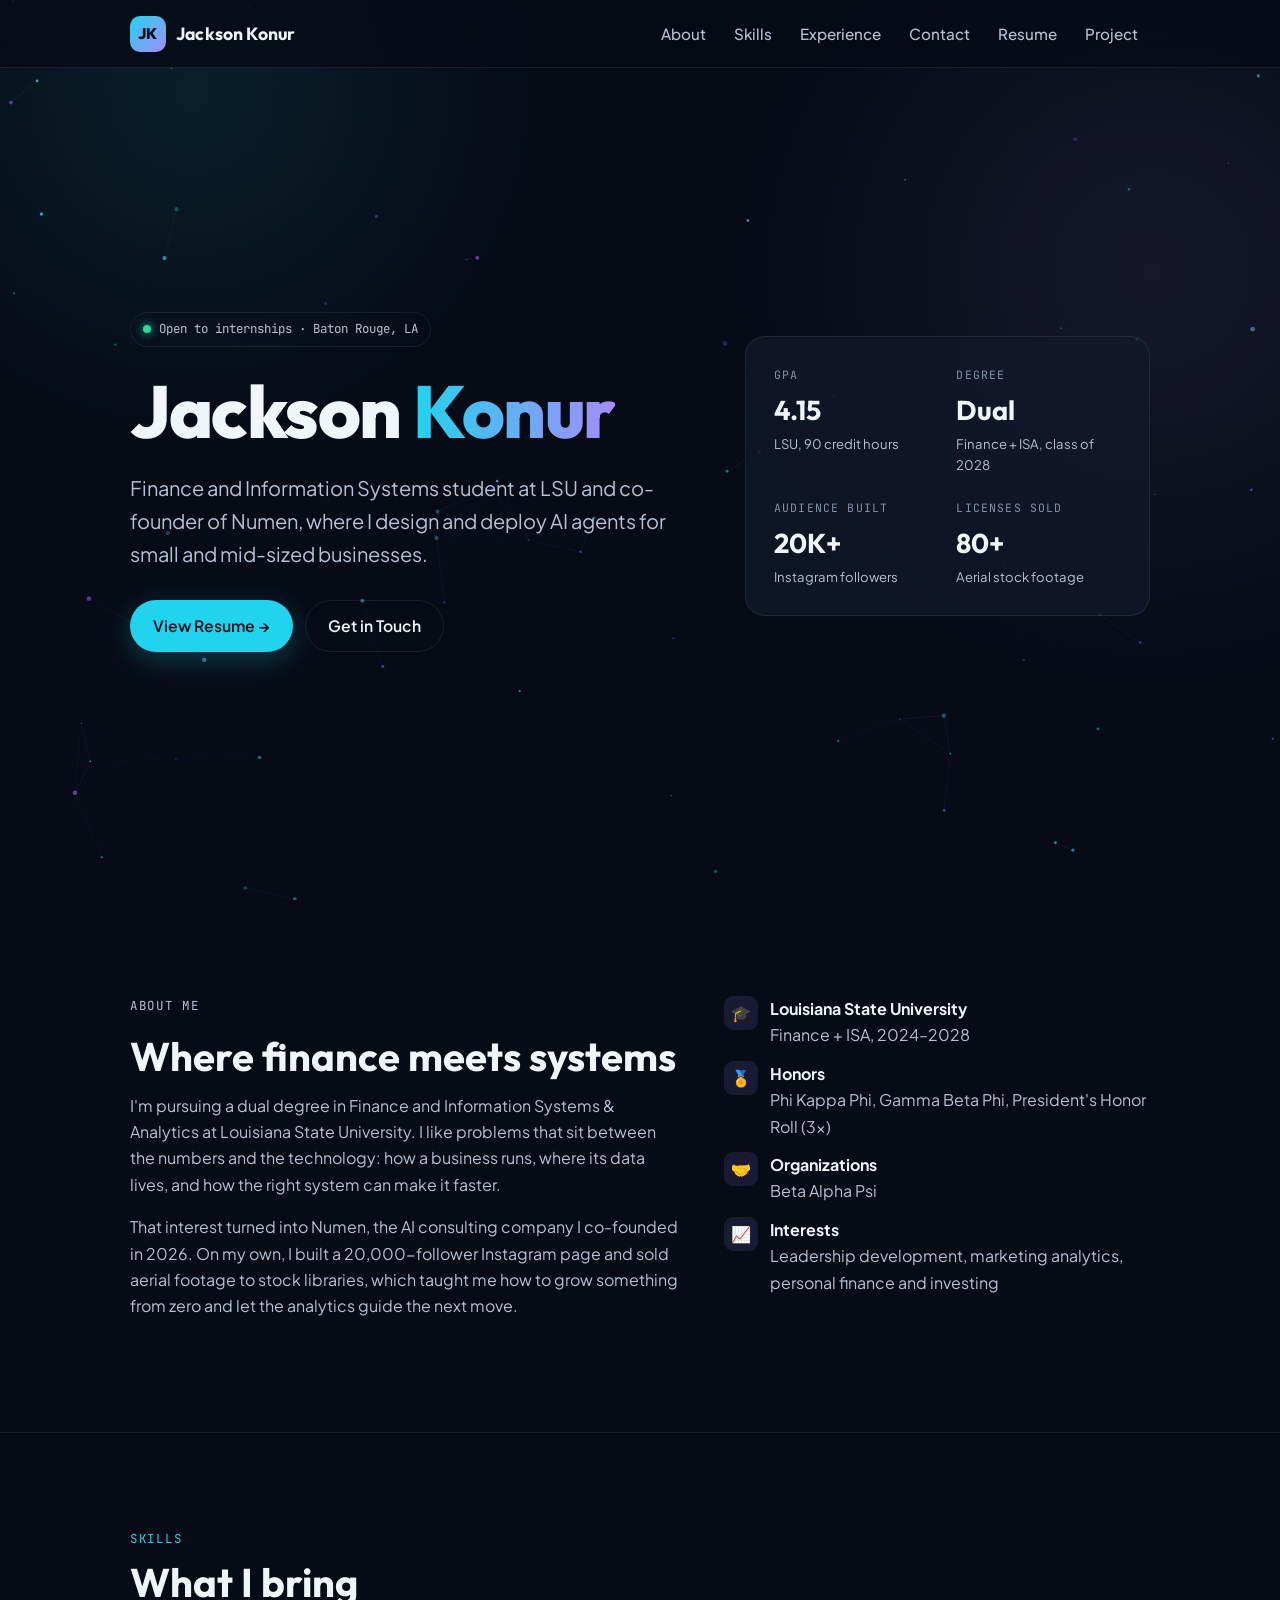
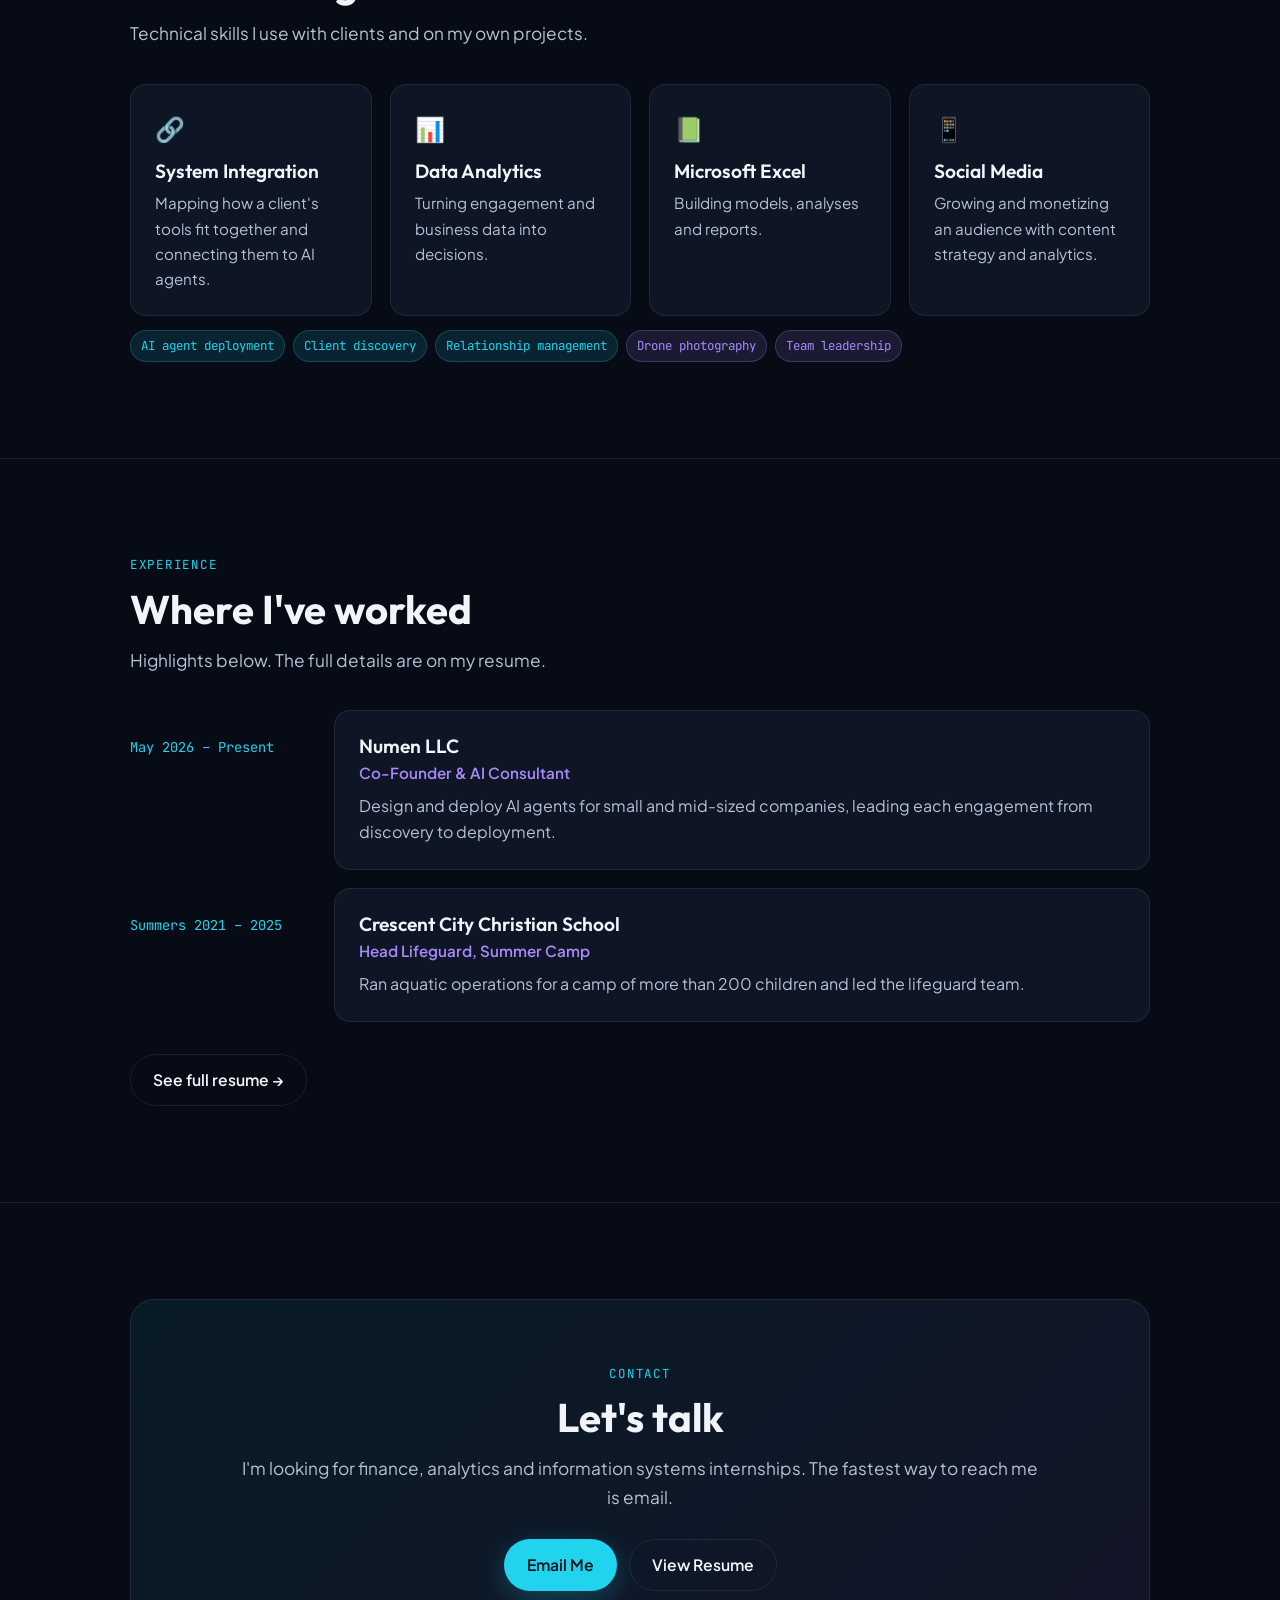
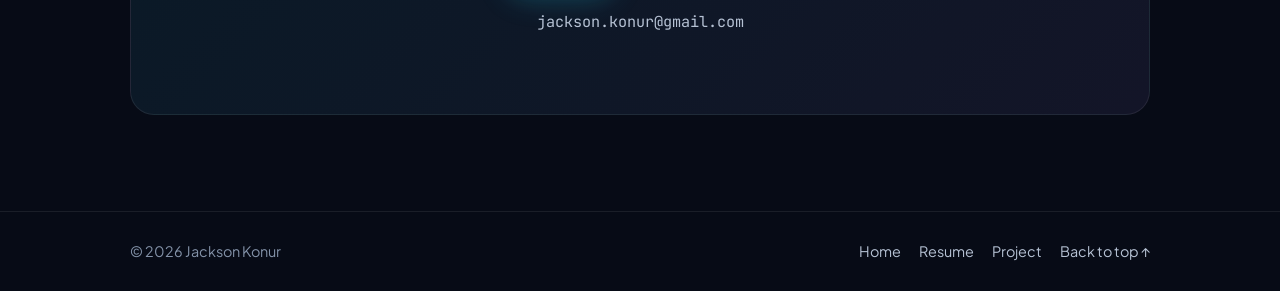
==== commit 2e3702d0: "Rebuild homepage with real profile, skills, experience and contact sections Co-Authored-By: Claude O" ====
--- a/index.html
+++ b/index.html
@@ -3,447 +3,193 @@
 <head>
   <meta charset="UTF-8" />
   <meta name="viewport" content="width=device-width, initial-scale=1.0" />
-  <title>Jackson Konur — Intelligent Systems & Creative Engineering</title>
-  <meta name="description" content="Jackson Konur — Portfolio & Interactive Systems Workspace. Exploring information systems, data science, and next-generation autonomous architectures." />
-  
-  <!-- Modern Typography from Google Fonts -->
+  <title>Jackson Konur | Finance & Information Systems</title>
+  <meta name="description" content="Jackson Konur, LSU Finance and Information Systems & Analytics student and co-founder of Numen LLC, an AI agent consultancy." />
+  <link rel="icon" href="favicon.svg" type="image/svg+xml" />
   <link rel="preconnect" href="https://fonts.googleapis.com" />
   <link rel="preconnect" href="https://fonts.gstatic.com" crossorigin />
-  <link href="https://fonts.googleapis.com/css2?family=JetBrains+Mono:wght@400;500;700&family=Outfit:wght@300;400;600;700;800;900&family=Plus+Jakarta+Sans:wght@300;400;500;600;700&display=swap" rel="stylesheet" />
-
+  <link href="https://fonts.googleapis.com/css2?family=JetBrains+Mono:wght@400;500;700&family=Outfit:wght@400;600;700;800&family=Plus+Jakarta+Sans:wght@400;500;600;700&display=swap" rel="stylesheet" />
   <link rel="stylesheet" href="styles.css" />
 </head>
 <body>
-  <!-- Custom Interactive Cursor Elements -->
-  <div id="cursor-dot" class="cursor-dot"></div>
-  <div id="cursor-glow" class="cursor-glow"></div>
+  <a href="#main" class="skip-link">Skip to content</a>
+  <canvas id="bg-canvas" class="bg-canvas" aria-hidden="true"></canvas>
 
-  <!-- Interactive Anti-Gravity Physics Canvas -->
-  <canvas id="gravity-canvas" class="gravity-canvas"></canvas>
-
-  <!-- Ambient Light Orbs -->
-  <div class="ambient-light light-cyan"></div>
-  <div class="ambient-light light-violet"></div>
-  <div class="ambient-light light-amber"></div>
-
-  <!-- Navigation Header -->
-  <header class="site-header" id="site-header">
-    <div class="header-container">
-      <a href="#hero" class="brand-logo" id="brand-logo">
-        <span class="logo-bracket">&lt;</span>
-        <span class="logo-name">JK</span>
-        <span class="logo-dot"></span>
-        <span class="logo-bracket">/&gt;</span>
-      </a>
-
-      <nav class="nav-links" id="main-nav">
-        <a href="#about" class="nav-link">Overview</a>
-        <a href="#projects" class="nav-link">Projects</a>
-        <a href="#terminal-section" class="nav-link">Terminal</a>
-        <a href="#connect" class="nav-link">Connect</a>
-        <a href="resume.html" class="nav-link">Resume</a>
-        <a href="project.html" class="nav-link">Project</a>
+  <header class="site-header">
+    <div class="header-inner">
+      <a href="index.html" class="brand"><span class="brand-mark">JK</span>Jackson Konur</a>
+      <button class="nav-toggle" aria-label="Open menu" aria-expanded="false" aria-controls="site-nav">☰</button>
+      <nav class="nav" id="site-nav" aria-label="Main">
+        <a href="#about">About</a>
+        <a href="#skills">Skills</a>
+        <a href="#experience">Experience</a>
+        <a href="#contact">Contact</a>
+        <a href="resume.html">Resume</a>
+        <a href="project.html">Project</a>
       </nav>
-
-      <div class="header-actions">
-        <button id="gravity-toggle-btn" class="gravity-pill-btn" aria-label="Toggle Zero-G Physics Simulation">
-          <span class="pulse-indicator"></span>
-          <span id="gravity-btn-text">Zero-G Mode</span>
-          <span class="btn-icon">🪐</span>
-        </button>
-      </div>
     </div>
   </header>
 
-  <main>
-    <!-- Hero Section -->
-    <section class="hero-section" id="hero">
-      <div class="hero-content">
-        <div class="status-badge" id="status-badge">
-          <span class="status-indicator"></span>
-          <span>SYSTEM ONLINE // ISDS NODE ACTIVE</span>
+  <main id="main">
+    <!-- Profile -->
+    <section class="hero" id="top">
+      <div class="container hero-grid">
+        <div>
+          <p class="status-pill"><span class="dot"></span>Open to internships · Baton Rouge, LA</p>
+          <h1>Jackson <span class="accent">Konur</span></h1>
+          <p class="tagline">
+            Finance and Information Systems student at LSU and co-founder of Numen, where I design and deploy
+            AI agents for small and mid-sized businesses.
+          </p>
+          <div class="btn-row">
+            <a href="resume.html" class="btn btn-primary">View Resume →</a>
+            <a href="#contact" class="btn btn-ghost">Get in Touch</a>
+          </div>
         </div>
 
-        <h1 class="hero-title" id="hero-heading">
-          Jackson <span class="gradient-text">Konur</span>
-        </h1>
+        <aside class="hero-panel" aria-label="Quick facts">
+          <dl>
+            <div>
+              <dt>GPA</dt>
+              <dd>4.15<small>LSU, 90 credit hours</small></dd>
+            </div>
+            <div>
+              <dt>Degree</dt>
+              <dd>Dual<small>Finance + ISA, class of 2028</small></dd>
+            </div>
+            <div>
+              <dt>Audience built</dt>
+              <dd>20K+<small>Instagram followers</small></dd>
+            </div>
+            <div>
+              <dt>Licenses sold</dt>
+              <dd>80+<small>Aerial stock footage</small></dd>
+            </div>
+          </dl>
+        </aside>
+      </div>
+    </section>
 
-        <p class="hero-tagline" id="hero-tagline">
-          Building high-performance information architectures, intelligent systems, and next-generation interactive software.
-        </p>
+    <!-- About -->
+    <section class="section" id="about">
+      <div class="container about-grid">
+        <div class="reveal">
+          <p class="eyebrow">About me</p>
+          <h2>Where finance meets systems</h2>
+          <p>
+            I'm pursuing a dual degree in Finance and Information Systems &amp; Analytics at Louisiana State
+            University. I like problems that sit between the numbers and the technology: how a business runs,
+            where its data lives, and how the right system can make it faster.
+          </p>
+          <p>
+            That interest turned into Numen, the AI consulting company I co-founded in 2026. On my own, I built
+            a 20,000-follower Instagram page and sold aerial footage to stock libraries, which taught me how to
+            grow something from zero and let the analytics guide the next move.
+          </p>
+        </div>
+        <ul class="fact-list reveal">
+          <li><span class="icon" aria-hidden="true">🎓</span><div><strong>Louisiana State University</strong>Finance + ISA, 2024–2028</div></li>
+          <li><span class="icon" aria-hidden="true">🏅</span><div><strong>Honors</strong>Phi Kappa Phi, Gamma Beta Phi, President's Honor Roll (3x)</div></li>
+          <li><span class="icon" aria-hidden="true">🤝</span><div><strong>Organizations</strong>Beta Alpha Psi</div></li>
+          <li><span class="icon" aria-hidden="true">📈</span><div><strong>Interests</strong>Leadership development, marketing analytics, personal finance and investing</div></li>
+        </ul>
+      </div>
+    </section>
 
-        <div class="hero-cta-group">
-          <a href="#projects" class="primary-btn" id="btn-explore-projects">
-            <span>Explore Systems</span>
-            <svg class="btn-arrow" width="16" height="16" viewBox="0 0 16 16" fill="none">
-              <path d="M6 12L10 8L6 4" stroke="currentColor" stroke-width="2" stroke-linecap="round" stroke-linejoin="round"/>
-            </svg>
-          </a>
-          <a href="#terminal-section" class="secondary-btn" id="btn-open-terminal">
-            <span class="terminal-icon">&gt;_</span>
-            <span>Launch CLI</span>
-          </a>
-          <button class="pulse-trigger-btn" id="zero-g-pulse-btn" title="Send a zero-gravity shockwave across the screen">
-            <span>Disrupt Gravity</span>
-            <span class="sparkle-icon">⚡</span>
-          </button>
+    <!-- Skills -->
+    <section class="section" id="skills">
+      <div class="container">
+        <p class="eyebrow">Skills</p>
+        <h2>What I bring</h2>
+        <p class="lead">Technical skills I use with clients and on my own projects.</p>
+        <div class="grid grid-4">
+          <article class="card skill-card reveal">
+            <div class="icon" aria-hidden="true">🔗</div>
+            <h3>System Integration</h3>
+            <p>Mapping how a client's tools fit together and connecting them to AI agents.</p>
+          </article>
+          <article class="card skill-card reveal">
+            <div class="icon" aria-hidden="true">📊</div>
+            <h3>Data Analytics</h3>
+            <p>Turning engagement and business data into decisions.</p>
+          </article>
+          <article class="card skill-card reveal">
+            <div class="icon" aria-hidden="true">📗</div>
+            <h3>Microsoft Excel</h3>
+            <p>Building models, analyses and reports.</p>
+          </article>
+          <article class="card skill-card reveal">
+            <div class="icon" aria-hidden="true">📱</div>
+            <h3>Social Media</h3>
+            <p>Growing and monetizing an audience with content strategy and analytics.</p>
+          </article>
         </div>
+        <ul class="tag-list" aria-label="Additional skills">
+          <li class="tag">AI agent deployment</li>
+          <li class="tag">Client discovery</li>
+          <li class="tag">Relationship management</li>
+          <li class="tag violet">Drone photography</li>
+          <li class="tag violet">Team leadership</li>
+        </ul>
+      </div>
+    </section>
 
-        <!-- Metric Counters -->
-        <div class="metrics-grid" id="metrics-grid">
-          <div class="metric-card glass-panel" data-tilt>
-            <div class="metric-val" data-target="99.99">0</div>
-            <div class="metric-unit">%</div>
-            <div class="metric-label">Precision & Uptime</div>
-          </div>
-          <div class="metric-card glass-panel" data-tilt>
-            <div class="metric-val" data-target="0.00">0</div>
-            <div class="metric-unit">G</div>
-            <div class="metric-label">Gravity Resistance</div>
-          </div>
-          <div class="metric-card glass-panel" data-tilt>
-            <div class="metric-val" data-target="1000">0</div>
-            <div class="metric-unit">+</div>
-            <div class="metric-label">Algorithmic Ops/s</div>
-          </div>
-          <div class="metric-card glass-panel" data-tilt>
-            <div class="metric-val" data-target="1">0</div>
-            <div class="metric-unit">st</div>
-            <div class="metric-label">Class Craft</div>
-          </div>
-        </div>
-      </div>
-
-      <!-- Holographic Interactive 3D Sphere / Emblem -->
-      <div class="hero-visual" id="hero-visual">
-        <div class="hologram-stage" id="hologram-stage">
-          <div class="holo-ring holo-ring-1"></div>
-          <div class="holo-ring holo-ring-2"></div>
-          <div class="holo-ring holo-ring-3"></div>
-          <div class="holo-core">
-            <div class="core-glyph">JK</div>
-            <div class="core-pulse"></div>
-          </div>
-          <div class="orbital-particle particle-1"></div>
-          <div class="orbital-particle particle-2"></div>
-          <div class="orbital-particle particle-3"></div>
-          <div class="orbital-particle particle-4"></div>
-          <div class="holo-caption">
-            <span class="holo-dot"></span>
-            <span>INTERACTIVE CORE · MOVE CURSOR TO DEFLECT</span>
-          </div>
+    <!-- Experience -->
+    <section class="section" id="experience">
+      <div class="container">
+        <p class="eyebrow">Experience</p>
+        <h2>Where I've worked</h2>
+        <p class="lead">Highlights below. The full details are on my resume.</p>
+        <ol class="timeline">
+          <li class="timeline-item reveal">
+            <div class="timeline-date">May 2026 – Present</div>
+            <article class="card">
+              <h3>Numen LLC</h3>
+              <div class="role">Co-Founder &amp; AI Consultant</div>
+              <p>Design and deploy AI agents for small and mid-sized companies, leading each engagement from discovery to deployment.</p>
+            </article>
+          </li>
+          <li class="timeline-item reveal">
+            <div class="timeline-date">Summers 2021 – 2025</div>
+            <article class="card">
+              <h3>Crescent City Christian School</h3>
+              <div class="role">Head Lifeguard, Summer Camp</div>
+              <p>Ran aquatic operations for a camp of more than 200 children and led the lifeguard team.</p>
+            </article>
+          </li>
+        </ol>
+        <div class="section-cta">
+          <a href="resume.html" class="btn btn-ghost">See full resume →</a>
         </div>
       </div>
     </section>
 
-    <!-- Interactive Navigation Tabs Section -->
-    <section class="content-section" id="about">
-      <div class="section-header">
-        <div class="section-subtitle">CAPABILITIES & SPECIALIZATION</div>
-        <h2 class="section-title">Engineered For Impact</h2>
-        <p class="section-desc">Merging data systems, modern engineering pipelines, and intuitive user experiences into a unified digital craft.</p>
-      </div>
-
-      <!-- Tabs Controller -->
-      <div class="tabs-wrapper">
-        <div class="tab-controls" role="tablist">
-          <button class="tab-btn active" role="tab" aria-selected="true" data-tab="architecture" id="tab-btn-architecture">
-            <span class="tab-icon">⚡</span>
-            <span>Information Architecture</span>
-          </button>
-          <button class="tab-btn" role="tab" aria-selected="false" data-tab="datascience" id="tab-btn-datascience">
-            <span class="tab-icon">📊</span>
-            <span>Data Systems & Analytics</span>
-          </button>
-          <button class="tab-btn" role="tab" aria-selected="false" data-tab="software" id="tab-btn-software">
-            <span class="tab-icon">💻</span>
-            <span>Full-Stack & Agents</span>
-          </button>
-        </div>
-
-        <div class="tab-panels">
-          <!-- Tab 1: Architecture -->
-          <div class="tab-panel active" id="tab-architecture" role="tabpanel">
-            <div class="grid-cards-3">
-              <div class="feature-card glass-panel" data-tilt>
-                <div class="feature-icon-badge">🏛️</div>
-                <h3 class="feature-title">Distributed Systems</h3>
-                <p class="feature-text">High-availability architecture built with fault-tolerance, event-driven streaming, and seamless edge reliability.</p>
-                <div class="skill-tags">
-                  <span class="tag">Scalability</span>
-                  <span class="tag">Event Driven</span>
-                  <span class="tag">Resilience</span>
-                </div>
-              </div>
-
-              <div class="feature-card glass-panel" data-tilt>
-                <div class="feature-icon-badge">🌐</div>
-                <h3 class="feature-title">Decision Science</h3>
-                <p class="feature-text">Translating complex organizational data models into crisp algorithmic decisions, automated metrics, and workflows.</p>
-                <div class="skill-tags">
-                  <span class="tag">Optimization</span>
-                  <span class="tag">ISDS</span>
-                  <span class="tag">Modeling</span>
-                </div>
-              </div>
-
-              <div class="feature-card glass-panel" data-tilt>
-                <div class="feature-icon-badge">🛡️</div>
-                <h3 class="feature-title">Robust Infrastructure</h3>
-                <p class="feature-text">Zero-trust security postures, automated CI/CD deployment pipelines, and scalable cloud-native operations.</p>
-                <div class="skill-tags">
-                  <span class="tag">Cloud Native</span>
-                  <span class="tag">Docker</span>
-                  <span class="tag">Security</span>
-                </div>
-              </div>
-            </div>
+    <!-- Contact -->
+    <section class="section" id="contact">
+      <div class="container">
+        <div class="contact-box reveal">
+          <p class="eyebrow">Contact</p>
+          <h2>Let's talk</h2>
+          <p class="lead">I'm looking for finance, analytics and information systems internships. The fastest way to reach me is email.</p>
+          <div class="btn-row">
+            <a href="mailto:jackson.konur@gmail.com" class="btn btn-primary">Email Me</a>
+            <a href="resume.html" class="btn btn-ghost">View Resume</a>
           </div>
-
-          <!-- Tab 2: Data Science -->
-          <div class="tab-panel" id="tab-datascience" role="tabpanel">
-            <div class="grid-cards-3">
-              <div class="feature-card glass-panel" data-tilt>
-                <div class="feature-icon-badge">📈</div>
-                <h3 class="feature-title">Predictive Pipelines</h3>
-                <p class="feature-text">End-to-end telemetry aggregation, predictive feature stores, and automated insight generation for deep decision support.</p>
-                <div class="skill-tags">
-                  <span class="tag">Python</span>
-                  <span class="tag">Time-Series</span>
-                  <span class="tag">Feature Store</span>
-                </div>
-              </div>
-
-              <div class="feature-card glass-panel" data-tilt>
-                <div class="feature-icon-badge">🧠</div>
-                <h3 class="feature-title">Intelligent Modeling</h3>
-                <p class="feature-text">Harnessing modern machine learning, statistical inference, and contextual embeddings for intelligent pattern recognition.</p>
-                <div class="skill-tags">
-                  <span class="tag">ML Models</span>
-                  <span class="tag">Clustering</span>
-                  <span class="tag">Inference</span>
-                </div>
-              </div>
-
-              <div class="feature-card glass-panel" data-tilt>
-                <div class="feature-icon-badge">✨</div>
-                <h3 class="feature-title">Dynamic Visualization</h3>
-                <p class="feature-text">Transforming raw relational stores into interactive, living dashboards with human-centered visual ergonomics.</p>
-                <div class="skill-tags">
-                  <span class="tag">D3 / Canvas</span>
-                  <span class="tag">Interactive BI</span>
-                  <span class="tag">UI/UX</span>
-                </div>
-              </div>
-            </div>
-          </div>
-
-          <!-- Tab 3: Software & Agents -->
-          <div class="tab-panel" id="tab-software" role="tabpanel">
-            <div class="grid-cards-3">
-              <div class="feature-card glass-panel" data-tilt>
-                <div class="feature-icon-badge">🤖</div>
-                <h3 class="feature-title">Autonomous Agents</h3>
-                <p class="feature-text">Developing goal-driven agentic architectures that perceive environment state, plan workflows, and execute autonomous tasks.</p>
-                <div class="skill-tags">
-                  <span class="tag">Agentic Workflows</span>
-                  <span class="tag">LLM Tooling</span>
-                  <span class="tag">Multi-Agent</span>
-                </div>
-              </div>
-
-              <div class="feature-card glass-panel" data-tilt>
-                <div class="feature-icon-badge">⚡</div>
-                <h3 class="feature-title">Next-Gen Web UI</h3>
-                <p class="feature-text">Fluid 60FPS browser experiences utilizing hardware acceleration, CSS mathematics, and seamless micro-interactions.</p>
-                <div class="skill-tags">
-                  <span class="tag">Modern JS</span>
-                  <span class="tag">Web Audio</span>
-                  <span class="tag">Canvas</span>
-                </div>
-              </div>
-
-              <div class="feature-card glass-panel" data-tilt>
-                <div class="feature-icon-badge">🔌</div>
-                <h3 class="feature-title">API & Microservices</h3>
-                <p class="feature-text">Contract-first REST & GraphQL APIs with deterministic caching, rate-limiting, and sub-millisecond serialization.</p>
-                <div class="skill-tags">
-                  <span class="tag">REST</span>
-                  <span class="tag">GraphQL</span>
-                  <span class="tag">gRPC</span>
-                </div>
-              </div>
-            </div>
-          </div>
-        </div>
-      </div>
-    </section>
-
-    <!-- Projects / Work Section -->
-    <section class="content-section" id="projects">
-      <div class="section-header">
-        <div class="section-subtitle">FLAGSHIP WORKS</div>
-        <h2 class="section-title">Selected Deployments</h2>
-        <p class="section-desc">A showcase of architectures crafted by Jackson Konur, balancing computational power and aesthetic sophistication.</p>
-      </div>
-
-      <div class="projects-showcase">
-        <!-- Project 1 -->
-        <article class="project-showcase-card glass-panel" data-tilt>
-          <div class="project-visual visual-nebula">
-            <div class="mesh-graphic mesh-1"></div>
-            <div class="project-badge">ACTIVE ARCHITECTURE</div>
-          </div>
-          <div class="project-details">
-            <div class="project-category">AUTONOMOUS ORCHESTRATION</div>
-            <h3 class="project-title">AntiGravity Engine: ISDS Nexus</h3>
-            <p class="project-desc">
-              A high-concurrency decision routing engine designed to dynamically distribute agent tasks across heterogeneous computing nodes with zero latency penalty.
-            </p>
-            <div class="project-tech-stack">
-              <span class="tech-pill">Node.js / Python</span>
-              <span class="tech-pill">WebSocket</span>
-              <span class="tech-pill">Vector DB</span>
-              <span class="tech-pill">Canvas Shaders</span>
-            </div>
-            <div class="project-footer">
-              <button class="action-link-btn" onclick="runTerminalCommand('project nebula')">
-                <span>View Specs</span>
-                <span class="arrow-glyph">→</span>
-              </button>
-            </div>
-          </div>
-        </article>
-
-        <!-- Project 2 -->
-        <article class="project-showcase-card glass-panel" data-tilt>
-          <div class="project-visual visual-quantum">
-            <div class="mesh-graphic mesh-2"></div>
-            <div class="project-badge">TELEMETRY SYSTEM</div>
-          </div>
-          <div class="project-details">
-            <div class="project-category">DATA SCIENCE & STREAMING</div>
-            <h3 class="project-title">Chronos: Predictive Signal Fabric</h3>
-            <p class="project-desc">
-              Real-time time-series pattern recognition layer that monitors multidimensional metrics streams and flags anomalous signals before state degradation occurs.
-            </p>
-            <div class="project-tech-stack">
-              <span class="tech-pill">Time-Series</span>
-              <span class="tech-pill">Kafka</span>
-              <span class="tech-pill">FastAPI</span>
-              <span class="tech-pill">WebGL</span>
-            </div>
-            <div class="project-footer">
-              <button class="action-link-btn" onclick="runTerminalCommand('project chronos')">
-                <span>View Specs</span>
-                <span class="arrow-glyph">→</span>
-              </button>
-            </div>
-          </div>
-        </article>
-      </div>
-    </section>
-
-    <!-- Interactive Terminal Playroom -->
-    <section class="content-section" id="terminal-section">
-      <div class="section-header">
-        <div class="section-subtitle">INTERACTIVE INTERFACE</div>
-        <h2 class="section-title">Konur Command Line</h2>
-        <p class="section-desc">Experience an interactive shell built directly into the browser. Run commands, test system diagnostics, or trigger easter eggs.</p>
-      </div>
-
-      <div class="terminal-window glass-panel" id="terminal-window">
-        <div class="terminal-bar">
-          <div class="terminal-dots">
-            <span class="t-dot dot-red"></span>
-            <span class="t-dot dot-yellow"></span>
-            <span class="t-dot dot-green"></span>
-          </div>
-          <div class="terminal-title">jackson@konur-workstation: ~/AntiGravity_ISDS (zsh)</div>
-          <div class="terminal-status">LIVE</div>
-        </div>
-
-        <div class="terminal-body" id="terminal-output">
-          <div class="term-line welcome-line">
-            <span class="accent-cyan">Jackson Konur Operating Environment [Version 2.5.0]</span>
-          </div>
-          <div class="term-line welcome-line">
-            <span>Type <span class="term-highlight">'help'</span> to see available commands or click the prompt suggestions below.</span>
-          </div>
-          <div class="term-line spacer"></div>
-        </div>
-
-        <!-- Terminal Quick Action Chips -->
-        <div class="terminal-quick-chips">
-          <button class="chip-btn" onclick="runTerminalCommand('about')">about</button>
-          <button class="chip-btn" onclick="runTerminalCommand('skills')">skills</button>
-          <button class="chip-btn" onclick="runTerminalCommand('gravity')">gravity</button>
-          <button class="chip-btn" onclick="runTerminalCommand('matrix')">matrix</button>
-          <button class="chip-btn" onclick="runTerminalCommand('contact')">contact</button>
-          <button class="chip-btn" onclick="runTerminalCommand('clear')">clear</button>
-        </div>
-
-        <form class="terminal-input-row" id="terminal-form" onsubmit="return false;">
-          <span class="term-prompt-prefix">jackson@konur:~$</span>
-          <input 
-            type="text" 
-            id="terminal-input" 
-            class="terminal-input" 
-            placeholder="Type 'help' and hit enter..." 
-            autocomplete="off" 
-            spellcheck="false"
-          />
-          <button type="submit" class="terminal-submit-btn" id="terminal-send-btn">Execute</button>
-        </form>
-      </div>
-    </section>
-
-    <!-- Connect / Contact Callout -->
-    <section class="content-section" id="connect">
-      <div class="connect-card glass-panel" data-tilt>
-        <div class="connect-glow"></div>
-        <div class="connect-content">
-          <span class="connect-badge">LET'S COLLABORATE</span>
-          <h2 class="connect-title">Ready to build something extraordinary?</h2>
-          <p class="connect-text">
-            Whether you're developing high-impact data systems, researching autonomous architectures, or exploring bold ideas, Jackson is always open to pioneering endeavors.
-          </p>
-          <div class="connect-actions">
-            <button class="primary-btn" id="copy-email-btn" data-email="jackson.konur@example.com">
-              <span class="email-icon">✉️</span>
-              <span id="email-btn-text">Copy Email Contact</span>
-            </button>
-            <a href="https://github.com" target="_blank" rel="noopener noreferrer" class="secondary-btn" id="github-link-btn">
-              <svg width="18" height="18" viewBox="0 0 24 24" fill="currentColor">
-                <path fill-rule="evenodd" clip-rule="evenodd" d="M12 2C6.477 2 2 6.484 2 12.017c0 4.425 2.865 8.18 6.839 9.504.5.092.682-.217.682-.483 0-.237-.008-.868-.013-1.703-2.782.605-3.369-1.343-3.369-1.343-.454-1.158-1.11-1.466-1.11-1.466-.908-.62.069-.608.069-.608 1.003.07 1.53 1.032 1.53 1.032.892 1.53 2.341 1.088 2.91.832.092-.647.35-1.088.636-1.338-2.22-.253-4.555-1.113-4.555-4.951 0-1.093.39-1.988 1.029-2.688-.103-.253-.446-1.272.098-2.65 0 0 .84-.27 2.75 1.026A9.564 9.564 0 0112 6.844c.85.004 1.705.115 2.504.337 1.909-1.296 2.747-1.027 2.747-1.027.546 1.379.202 2.398.1 2.651.64.7 1.028 1.595 1.028 2.688 0 3.848-2.339 4.695-4.566 4.943.359.309.678.92.678 1.855 0 1.338-.012 2.419-.012 2.747 0 .268.18.58.688.482A10.019 10.019 0 0022 12.017C22 6.484 17.522 2 12 2z"/>
-              </svg>
-              <span>GitHub</span>
-            </a>
-          </div>
+          <p class="contact-email">jackson.konur@gmail.com</p>
         </div>
       </div>
     </section>
   </main>
 
-  <!-- Interactive Toast Notification -->
-  <div id="toast" class="toast" role="alert" aria-live="polite">
-    <span class="toast-icon">✓</span>
-    <span id="toast-message">Copied to clipboard!</span>
-  </div>
-
-  <!-- Footer -->
   <footer class="site-footer">
-    <div class="footer-container">
-      <div class="footer-left">
-        <span class="footer-brand">Jackson Konur</span>
-        <span class="footer-sub">AntiGravity_ISDS · Node v2.55</span>
-      </div>
-      <div class="footer-center">
-        <span>Curiosity · Systems · Velocity</span>
-      </div>
-      <div class="footer-right">
-        <a href="#hero" class="back-to-top" id="back-to-top">Back to Top ↑</a>
-      </div>
+    <div class="container footer-inner">
+      <span>© 2026 Jackson Konur</span>
+      <nav class="footer-links" aria-label="Footer">
+        <a href="index.html">Home</a>
+        <a href="resume.html">Resume</a>
+        <a href="project.html">Project</a>
+        <a href="#top">Back to top ↑</a>
+      </nav>
     </div>
   </footer>
 
--- a/styles.css
+++ b/styles.css
@@ -1,1352 +1,872 @@
 /* ==========================================================================
-   JACKSON KONUR — CORE DESIGN SYSTEM & STYLESHEET
-   Aesthetics: Deep Space Cyber-Luxury, Glassmorphism, Micro-Interactions
+   Jackson Konur — shared stylesheet for every page
+   Palette: deep navy background, cyan primary accent, violet secondary
    ========================================================================== */
 
 :root {
-  /* Color Tokens */
-  --bg-main: #06080f;
-  --bg-surface: rgba(14, 18, 30, 0.75);
-  --bg-surface-elevated: rgba(22, 28, 46, 0.85);
-  --bg-card: rgba(17, 23, 38, 0.65);
-  --bg-card-hover: rgba(26, 35, 58, 0.8);
-
-  --accent-cyan: #00f2fe;
-  --accent-cyan-glow: rgba(0, 242, 254, 0.35);
-  --accent-violet: #8a2be2;
-  --accent-purple: #a855f7;
-  --accent-purple-glow: rgba(168, 85, 247, 0.35);
-  --accent-amber: #f59e0b;
-  --accent-green: #10b981;
-  --accent-red: #ef4444;
-
-  --border-subtle: rgba(255, 255, 255, 0.07);
-  --border-highlight: rgba(0, 242, 254, 0.25);
-  --border-card: rgba(255, 255, 255, 0.1);
-
-  --text-primary: #f8fafc;
-  --text-secondary: #94a3b8;
-  --text-muted: #64748b;
-
-  /* Typography */
-  --font-display: 'Outfit', -apple-system, BlinkMacSystemFont, sans-serif;
-  --font-body: 'Plus Jakarta Sans', -apple-system, BlinkMacSystemFont, sans-serif;
-  --font-mono: 'JetBrains Mono', monospace;
-
-  /* Radii & Shadows */
-  --radius-sm: 8px;
-  --radius-md: 14px;
-  --radius-lg: 20px;
-  --radius-xl: 30px;
-  --radius-full: 9999px;
-
-  --shadow-glass: 0 20px 50px rgba(0, 0, 0, 0.5), inset 0 1px 0 rgba(255, 255, 255, 0.1);
-  --shadow-cyan-glow: 0 0 35px var(--accent-cyan-glow);
-  --shadow-purple-glow: 0 0 35px var(--accent-purple-glow);
-
-  --transition-fast: 0.18s cubic-bezier(0.16, 1, 0.3, 1);
-  --transition-smooth: 0.35s cubic-bezier(0.16, 1, 0.3, 1);
-  --transition-spring: 0.5s cubic-bezier(0.34, 1.56, 0.64, 1);
-}
-
-/* ==========================================================================
-   RESET & GLOBAL SETUP
-   ========================================================================== */
-*, *::before, *::after {
+  --bg: #070b16;
+  --bg-raised: #0e1424;
+  --bg-card: rgba(18, 25, 43, 0.72);
+  --border: rgba(255, 255, 255, 0.08);
+  --border-strong: rgba(0, 229, 255, 0.35);
+
+  --cyan: #22d3ee;
+  --cyan-soft: rgba(34, 211, 238, 0.12);
+  --violet: #a78bfa;
+  --violet-soft: rgba(167, 139, 250, 0.12);
+
+  --text: #f1f5f9;
+  --text-2: #b6c2d4;
+  --text-3: #8392a8;
+
+  --font-display: 'Outfit', system-ui, sans-serif;
+  --font-body: 'Plus Jakarta Sans', system-ui, sans-serif;
+  --font-mono: 'JetBrains Mono', ui-monospace, monospace;
+
+  --radius: 16px;
+  --radius-sm: 10px;
+  --max: 1100px;
+  --gutter: clamp(16px, 4vw, 40px);
+  --header-h: 68px;
+}
+
+*,
+*::before,
+*::after {
   box-sizing: border-box;
-  margin: 0;
-  padding: 0;
 }
 
 html {
   scroll-behavior: smooth;
-  color-scheme: dark;
-  background-color: var(--bg-main);
+  scroll-padding-top: calc(var(--header-h) + 16px);
+}
+
+body {
+  margin: 0;
+  background: var(--bg);
+  color: var(--text);
   font-family: var(--font-body);
-  font-size: 16px;
-  line-height: 1.6;
-  color: var(--text-primary);
+  font-size: 1rem;
+  line-height: 1.65;
   overflow-x: hidden;
-}
-
-body {
-  min-height: 100vh;
-  background: radial-gradient(circle at 50% 0%, #0d1424 0%, var(--bg-main) 70%);
-  position: relative;
-  overflow-x: hidden;
-  cursor: default;
-}
-
-/* Custom Scrollbar */
-::-webkit-scrollbar {
-  width: 8px;
-}
-::-webkit-scrollbar-track {
-  background: var(--bg-main);
-}
-::-webkit-scrollbar-thumb {
-  background: rgba(255, 255, 255, 0.15);
+  -webkit-font-smoothing: antialiased;
+}
+
+img {
+  max-width: 100%;
+  display: block;
+}
+
+a {
+  color: var(--cyan);
+  text-decoration: none;
+}
+
+a:hover {
+  text-decoration: underline;
+}
+
+:focus-visible {
+  outline: 2px solid var(--cyan);
+  outline-offset: 3px;
   border-radius: 4px;
 }
-::-webkit-scrollbar-thumb:hover {
-  background: var(--accent-cyan);
+
+.skip-link {
+  position: absolute;
+  left: -999px;
+  top: 8px;
+  background: var(--cyan);
+  color: var(--bg);
+  padding: 8px 14px;
+  border-radius: 8px;
+  z-index: 100;
+  font-weight: 700;
+}
+
+.skip-link:focus {
+  left: 8px;
+}
+
+/* Background glow + particle canvas (homepage only) */
+.bg-canvas {
+  position: fixed;
+  inset: 0;
+  z-index: -1;
+  pointer-events: none;
+}
+
+body::before {
+  content: '';
+  position: fixed;
+  inset: 0;
+  z-index: -2;
+  background:
+    radial-gradient(600px circle at 15% 10%, rgba(34, 211, 238, 0.10), transparent 60%),
+    radial-gradient(700px circle at 90% 30%, rgba(167, 139, 250, 0.10), transparent 60%);
 }
 
 /* ==========================================================================
-   CANVAS & AMBIENT BACKGROUND
-   ========================================================================== */
-.gravity-canvas {
-  position: fixed;
-  top: 0;
-  left: 0;
-  width: 100vw;
-  height: 100vh;
-  z-index: 0;
-  pointer-events: none;
-}
-
-.ambient-light {
-  position: fixed;
-  width: 600px;
-  height: 600px;
-  border-radius: 50%;
-  filter: blur(140px);
-  opacity: 0.2;
-  pointer-events: none;
-  z-index: 0;
-  animation: floatAmbient 22s infinite alternate ease-in-out;
-}
-
-.light-cyan {
-  top: -150px;
-  left: 10%;
-  background: radial-gradient(circle, var(--accent-cyan), transparent 70%);
-}
-
-.light-violet {
-  bottom: 10%;
-  right: 5%;
-  background: radial-gradient(circle, var(--accent-violet), transparent 70%);
-  animation-delay: -8s;
-}
-
-.light-amber {
-  top: 40%;
-  left: 60%;
-  width: 450px;
-  height: 450px;
-  background: radial-gradient(circle, #ec4899, transparent 70%);
-  opacity: 0.12;
-  animation-delay: -14s;
-}
-
-@keyframes floatAmbient {
-  0% { transform: translate(0, 0) scale(1); }
-  50% { transform: translate(40px, -60px) scale(1.15); }
-  100% { transform: translate(-50px, 30px) scale(0.9); }
-}
-
-/* ==========================================================================
-   INTERACTIVE CURSOR (Lerp follow)
-   ========================================================================== */
-.cursor-dot, .cursor-glow {
-  pointer-events: none;
-  position: fixed;
-  border-radius: 50%;
-  z-index: 9999;
-  transform: translate(-50%, -50%);
-  transition: opacity 0.3s ease;
-}
-
-.cursor-dot {
-  width: 8px;
-  height: 8px;
-  background-color: var(--accent-cyan);
-  box-shadow: 0 0 10px var(--accent-cyan);
-}
-
-.cursor-glow {
-  width: 40px;
-  height: 40px;
-  background: radial-gradient(circle, rgba(0, 242, 254, 0.25) 0%, transparent 70%);
-  border: 1px solid rgba(0, 242, 254, 0.3);
-  transition: transform 0.15s ease-out, width 0.3s, height 0.3s, border-color 0.3s;
-}
-
-body:hover .cursor-dot,
-body:hover .cursor-glow {
-  opacity: 1;
-}
-
-@media (pointer: coarse) {
-  .cursor-dot, .cursor-glow {
-    display: none;
-  }
-}
-
-/* ==========================================================================
-   GLASSMORPHISM & SURFACES
-   ========================================================================== */
-.glass-panel {
-  background: var(--bg-card);
-  backdrop-filter: blur(16px);
-  -webkit-backdrop-filter: blur(16px);
-  border: 1px solid var(--border-card);
-  box-shadow: var(--shadow-glass);
-  border-radius: var(--radius-lg);
-  transition: transform var(--transition-fast), border-color var(--transition-fast), box-shadow var(--transition-fast);
-  position: relative;
-  overflow: hidden;
-}
-
-.glass-panel::before {
-  content: '';
-  position: absolute;
-  top: 0;
-  left: 0;
-  right: 0;
-  height: 1px;
-  background: linear-gradient(90deg, transparent, rgba(255, 255, 255, 0.25), transparent);
-  pointer-events: none;
-}
-
-.glass-panel:hover {
-  border-color: var(--border-highlight);
-  box-shadow: 0 25px 50px rgba(0, 0, 0, 0.6), 0 0 25px rgba(0, 242, 254, 0.15);
-}
-
-/* ==========================================================================
-   SITE HEADER & NAVIGATION
+   Header + navigation (identical on every page)
    ========================================================================== */
 .site-header {
-  position: fixed;
+  position: sticky;
   top: 0;
-  left: 0;
-  width: 100%;
-  z-index: 100;
-  padding: 1rem 1.5rem;
-  transition: background-color var(--transition-smooth), backdrop-filter var(--transition-smooth), padding var(--transition-smooth);
-}
-
-.site-header.scrolled {
-  background: rgba(6, 8, 15, 0.85);
+  z-index: 50;
+  height: var(--header-h);
+  background: rgba(7, 11, 22, 0.78);
   backdrop-filter: blur(14px);
   -webkit-backdrop-filter: blur(14px);
-  border-bottom: 1px solid var(--border-subtle);
-  padding: 0.75rem 1.5rem;
-}
-
-.header-container {
-  max-width: 1280px;
+  border-bottom: 1px solid var(--border);
+}
+
+.header-inner {
+  max-width: var(--max);
+  height: 100%;
   margin: 0 auto;
+  padding: 0 var(--gutter);
   display: flex;
   align-items: center;
   justify-content: space-between;
-}
-
-.brand-logo {
+  gap: 16px;
+}
+
+.brand {
   display: flex;
   align-items: center;
+  gap: 10px;
+  color: var(--text);
+  font-family: var(--font-display);
+  font-weight: 700;
+  font-size: 1.1rem;
+  letter-spacing: 0.01em;
+}
+
+.brand:hover {
+  text-decoration: none;
+}
+
+.brand-mark {
+  display: grid;
+  place-items: center;
+  width: 36px;
+  height: 36px;
+  border-radius: 10px;
+  background: linear-gradient(135deg, var(--cyan), var(--violet));
+  color: var(--bg);
+  font-size: 0.95rem;
+  font-weight: 800;
+}
+
+.nav {
+  display: flex;
+  align-items: center;
+  gap: 4px;
+}
+
+.nav a {
+  color: var(--text-2);
+  font-weight: 500;
+  font-size: 0.95rem;
+  padding: 8px 12px;
+  border-radius: 8px;
+}
+
+.nav a:hover {
+  color: var(--text);
+  background: rgba(255, 255, 255, 0.05);
+  text-decoration: none;
+}
+
+.nav a[aria-current='page'] {
+  color: var(--cyan);
+  background: var(--cyan-soft);
+}
+
+.nav-toggle {
+  display: none;
+  background: none;
+  border: 1px solid var(--border);
+  color: var(--text);
+  border-radius: 8px;
+  width: 42px;
+  height: 42px;
+  font-size: 1.2rem;
+  cursor: pointer;
+}
+
+/* ==========================================================================
+   Layout helpers
+   ========================================================================== */
+.container {
+  max-width: var(--max);
+  margin: 0 auto;
+  padding: 0 var(--gutter);
+}
+
+.section {
+  padding: clamp(56px, 9vw, 96px) 0;
+}
+
+.section + .section {
+  border-top: 1px solid var(--border);
+}
+
+.eyebrow {
   font-family: var(--font-mono);
-  font-size: 1.15rem;
+  font-size: 0.78rem;
+  letter-spacing: 0.14em;
+  text-transform: uppercase;
+  color: var(--cyan);
+  margin: 0 0 10px;
+}
+
+h1,
+h2,
+h3 {
+  font-family: var(--font-display);
+  line-height: 1.15;
+  margin: 0;
+}
+
+h2 {
+  font-size: clamp(1.8rem, 4vw, 2.5rem);
   font-weight: 700;
-  color: var(--text-primary);
-  text-decoration: none;
-  letter-spacing: -0.5px;
-  transition: transform var(--transition-spring);
-}
-
-.brand-logo:hover {
-  transform: scale(1.06);
-}
-
-.logo-bracket {
-  color: var(--accent-cyan);
-}
-
-.logo-name {
-  margin: 0 3px;
-  background: linear-gradient(135deg, #ffffff, #cbd5e1);
-  -webkit-background-clip: text;
-  -webkit-text-fill-color: transparent;
-}
-
-.logo-dot {
-  width: 5px;
-  height: 5px;
-  background-color: var(--accent-purple);
-  border-radius: 50%;
-  margin-right: 3px;
-  display: inline-block;
-  animation: pulseDot 2s infinite ease-in-out;
-}
-
-@keyframes pulseDot {
-  0%, 100% { opacity: 0.3; transform: scale(0.8); }
-  50% { opacity: 1; transform: scale(1.4); }
-}
-
-.nav-links {
-  display: flex;
-  gap: 2rem;
-  align-items: center;
-}
-
-.nav-link {
-  color: var(--text-secondary);
-  text-decoration: none;
-  font-size: 0.95rem;
-  font-weight: 500;
-  transition: color var(--transition-fast), transform var(--transition-fast);
-  position: relative;
-}
-
-.nav-link::after {
-  content: '';
-  position: absolute;
-  bottom: -4px;
-  left: 0;
-  width: 0%;
-  height: 2px;
-  background: var(--accent-cyan);
-  transition: width var(--transition-fast);
-  border-radius: 2px;
-}
-
-.nav-link:hover {
-  color: var(--text-primary);
-}
-
-.nav-link:hover::after {
-  width: 100%;
-}
-
-.gravity-pill-btn {
-  background: rgba(0, 242, 254, 0.08);
-  border: 1px solid rgba(0, 242, 254, 0.3);
-  color: var(--accent-cyan);
-  padding: 0.5rem 1rem;
-  border-radius: var(--radius-full);
+  margin-bottom: 14px;
+}
+
+h3 {
+  font-size: 1.2rem;
+  font-weight: 600;
+}
+
+.lead {
+  color: var(--text-2);
+  font-size: 1.08rem;
+  max-width: 62ch;
+  margin: 0 0 36px;
+}
+
+.card {
+  background: var(--bg-card);
+  border: 1px solid var(--border);
+  border-radius: var(--radius);
+  padding: 24px;
+  transition: border-color 0.2s ease, transform 0.2s ease;
+}
+
+.card:hover {
+  border-color: var(--border-strong);
+  transform: translateY(-2px);
+}
+
+.grid {
+  display: grid;
+  gap: 18px;
+}
+
+.grid-2 {
+  grid-template-columns: repeat(2, minmax(0, 1fr));
+}
+
+.grid-3 {
+  grid-template-columns: repeat(3, minmax(0, 1fr));
+}
+
+.grid-4 {
+  grid-template-columns: repeat(4, minmax(0, 1fr));
+}
+
+.tag-list {
+  display: flex;
+  flex-wrap: wrap;
+  gap: 8px;
+  list-style: none;
+  padding: 0;
+  margin: 14px 0 0;
+}
+
+.tag {
   font-family: var(--font-mono);
-  font-size: 0.82rem;
-  font-weight: 600;
-  display: flex;
-  align-items: center;
-  gap: 0.5rem;
-  cursor: pointer;
-  transition: all var(--transition-fast);
-  backdrop-filter: blur(10px);
-}
-
-.gravity-pill-btn:hover {
-  background: rgba(0, 242, 254, 0.18);
-  border-color: var(--accent-cyan);
-  box-shadow: 0 0 20px var(--accent-cyan-glow);
-  transform: translateY(-1px);
-}
-
-.pulse-indicator {
-  width: 8px;
-  height: 8px;
-  background: var(--accent-cyan);
-  border-radius: 50%;
-  box-shadow: 0 0 8px var(--accent-cyan);
-  animation: pulseGlow 1.5s infinite;
-}
-
-@keyframes pulseGlow {
-  0% { transform: scale(0.9); opacity: 0.7; }
-  50% { transform: scale(1.3); opacity: 1; }
-  100% { transform: scale(0.9); opacity: 0.7; }
-}
-
-/* ==========================================================================
-   BUTTONS & CONTROLS
-   ========================================================================== */
-.primary-btn, .secondary-btn, .pulse-trigger-btn {
+  font-size: 0.78rem;
+  padding: 5px 10px;
+  border-radius: 999px;
+  background: var(--cyan-soft);
+  color: var(--cyan);
+  border: 1px solid rgba(34, 211, 238, 0.22);
+}
+
+.tag.violet {
+  background: var(--violet-soft);
+  color: var(--violet);
+  border-color: rgba(167, 139, 250, 0.25);
+}
+
+/* Buttons */
+.btn {
   display: inline-flex;
   align-items: center;
-  justify-content: center;
-  gap: 0.6rem;
-  padding: 0.85rem 1.6rem;
-  border-radius: var(--radius-full);
-  font-family: var(--font-body);
-  font-size: 0.95rem;
+  gap: 8px;
+  padding: 12px 22px;
+  border-radius: 999px;
   font-weight: 600;
+  font-size: 0.98rem;
+  border: 1px solid transparent;
+  cursor: pointer;
+  transition: transform 0.15s ease, box-shadow 0.2s ease, background 0.2s ease;
+}
+
+.btn:hover {
   text-decoration: none;
-  cursor: pointer;
-  transition: all var(--transition-smooth);
-}
-
-.primary-btn {
-  background: linear-gradient(135deg, #00f2fe 0%, #4facfe 100%);
-  color: #020617;
-  border: none;
-  box-shadow: 0 4px 20px rgba(0, 242, 254, 0.4);
-}
-
-.primary-btn:hover {
-  box-shadow: 0 6px 30px rgba(0, 242, 254, 0.65);
-  transform: translateY(-2px);
-}
-
-.secondary-btn {
-  background: rgba(255, 255, 255, 0.05);
-  border: 1px solid var(--border-card);
-  color: var(--text-primary);
-  backdrop-filter: blur(10px);
-}
-
-.secondary-btn:hover {
-  background: rgba(255, 255, 255, 0.1);
-  border-color: rgba(255, 255, 255, 0.25);
-  transform: translateY(-2px);
-}
-
-.pulse-trigger-btn {
-  background: rgba(168, 85, 247, 0.12);
-  border: 1px solid rgba(168, 85, 247, 0.35);
-  color: #d8b4fe;
-}
-
-.pulse-trigger-btn:hover {
-  background: rgba(168, 85, 247, 0.25);
-  border-color: var(--accent-purple);
-  box-shadow: 0 0 25px var(--accent-purple-glow);
-  transform: translateY(-2px);
-}
-
-.btn-arrow {
-  transition: transform var(--transition-fast);
-}
-
-.primary-btn:hover .btn-arrow {
-  transform: translateX(4px);
+  transform: translateY(-1px);
+}
+
+.btn-primary {
+  background: var(--cyan);
+  color: #04121a;
+  box-shadow: 0 8px 28px rgba(34, 211, 238, 0.25);
+}
+
+.btn-primary:hover {
+  box-shadow: 0 10px 34px rgba(34, 211, 238, 0.4);
+}
+
+.btn-ghost {
+  background: transparent;
+  color: var(--text);
+  border-color: var(--border);
+}
+
+.btn-ghost:hover {
+  border-color: var(--border-strong);
+}
+
+.btn-row {
+  display: flex;
+  flex-wrap: wrap;
+  gap: 12px;
 }
 
 /* ==========================================================================
-   HERO SECTION
+   Homepage: hero / profile
    ========================================================================== */
-.hero-section {
-  position: relative;
-  z-index: 10;
-  min-height: 100vh;
-  max-width: 1280px;
-  margin: 0 auto;
-  padding: 8rem 2rem 4rem;
-  display: grid;
-  grid-template-columns: 1.15fr 0.85fr;
+.hero {
+  min-height: calc(100vh - var(--header-h));
+  min-height: calc(100svh - var(--header-h));
+  display: flex;
   align-items: center;
-  gap: 3rem;
-}
-
-.status-badge {
+  padding: 48px 0 64px;
+}
+
+.hero-grid {
+  display: grid;
+  grid-template-columns: 1.4fr 1fr;
+  gap: 48px;
+  align-items: center;
+}
+
+.hero h1 {
+  font-size: clamp(2.6rem, 7vw, 4.6rem);
+  font-weight: 800;
+  letter-spacing: -0.02em;
+  margin-bottom: 18px;
+}
+
+.hero h1 .accent {
+  background: linear-gradient(90deg, var(--cyan), var(--violet));
+  -webkit-background-clip: text;
+  background-clip: text;
+  color: transparent;
+}
+
+.hero .tagline {
+  font-size: clamp(1.05rem, 2.2vw, 1.25rem);
+  color: var(--text-2);
+  max-width: 54ch;
+  margin: 0 0 30px;
+}
+
+.status-pill {
   display: inline-flex;
   align-items: center;
-  gap: 0.5rem;
-  padding: 0.35rem 0.85rem;
-  background: rgba(16, 185, 129, 0.1);
-  border: 1px solid rgba(16, 185, 129, 0.3);
-  border-radius: var(--radius-full);
+  gap: 8px;
   font-family: var(--font-mono);
-  font-size: 0.75rem;
-  font-weight: 600;
-  color: #34d399;
-  letter-spacing: 0.05em;
-  margin-bottom: 1.5rem;
-}
-
-.status-indicator {
-  width: 7px;
-  height: 7px;
-  background: #34d399;
-  border-radius: 50%;
-  box-shadow: 0 0 8px #34d399;
-}
-
-.hero-title {
-  font-family: var(--font-display);
-  font-size: clamp(3rem, 7vw, 5.2rem);
-  font-weight: 800;
-  line-height: 1.06;
-  letter-spacing: -0.03em;
-  margin-bottom: 1.5rem;
-  color: #ffffff;
-}
-
-.gradient-text {
-  background: linear-gradient(135deg, #00f2fe 0%, #a855f7 70%, #ec4899 100%);
-  -webkit-background-clip: text;
-  -webkit-text-fill-color: transparent;
-  display: inline-block;
-}
-
-.hero-tagline {
-  font-size: clamp(1.1rem, 2vw, 1.3rem);
-  color: var(--text-secondary);
-  font-weight: 300;
-  max-width: 580px;
-  margin-bottom: 2.5rem;
-  line-height: 1.6;
-}
-
-.hero-cta-group {
-  display: flex;
-  flex-wrap: wrap;
-  gap: 1rem;
-  margin-bottom: 3.5rem;
-}
-
-/* Metrics Grid */
-.metrics-grid {
-  display: grid;
-  grid-template-columns: repeat(4, 1fr);
-  gap: 1rem;
-}
-
-.metric-card {
-  padding: 1.25rem 1rem;
-  text-align: center;
-  border-radius: var(--radius-md);
-  border: 1px solid var(--border-subtle);
-  background: rgba(14, 20, 34, 0.55);
-}
-
-.metric-val {
-  font-family: var(--font-display);
-  font-size: 1.8rem;
-  font-weight: 800;
-  color: var(--text-primary);
-  display: inline-block;
-}
-
-.metric-unit {
-  display: inline-block;
-  font-family: var(--font-display);
-  font-size: 1.3rem;
-  font-weight: 700;
-  color: var(--accent-cyan);
-  margin-left: 2px;
-}
-
-.metric-label {
-  font-size: 0.72rem;
-  color: var(--text-muted);
-  text-transform: uppercase;
-  letter-spacing: 0.05em;
-  margin-top: 0.25rem;
-  font-family: var(--font-mono);
-}
-
-/* ==========================================================================
-   HOLOGRAPHIC 3D EMBLEM / VISUAL
-   ========================================================================== */
-.hero-visual {
-  display: flex;
-  justify-content: center;
-  align-items: center;
-  position: relative;
-  perspective: 1000px;
-}
-
-.hologram-stage {
-  width: 360px;
-  height: 360px;
-  position: relative;
-  display: flex;
-  justify-content: center;
-  align-items: center;
-  transform-style: preserve-3d;
-  transition: transform 0.2s ease-out;
-}
-
-.holo-core {
-  position: absolute;
-  width: 140px;
-  height: 140px;
-  border-radius: 50%;
-  background: radial-gradient(circle at 35% 35%, rgba(0, 242, 254, 0.4), rgba(138, 43, 226, 0.6) 60%, rgba(6, 8, 15, 0.95) 90%);
-  border: 1px solid rgba(0, 242, 254, 0.5);
-  box-shadow: 0 0 50px rgba(0, 242, 254, 0.3), inset 0 0 25px rgba(168, 85, 247, 0.5);
-  display: flex;
-  justify-content: center;
-  align-items: center;
-  z-index: 5;
-  animation: coreFloat 6s ease-in-out infinite alternate;
-}
-
-.core-glyph {
-  font-family: var(--font-display);
-  font-size: 2.8rem;
-  font-weight: 900;
-  letter-spacing: -1px;
-  color: #ffffff;
-  text-shadow: 0 0 20px rgba(0, 242, 254, 0.8);
-}
-
-.core-pulse {
-  position: absolute;
-  width: 100%;
-  height: 100%;
-  border-radius: 50%;
-  border: 2px solid var(--accent-cyan);
-  opacity: 0;
-  animation: corePulseRing 3s infinite cubic-bezier(0.25, 1, 0.5, 1);
-}
-
-@keyframes corePulseRing {
-  0% { transform: scale(0.9); opacity: 0.8; }
-  100% { transform: scale(1.7); opacity: 0; }
-}
-
-@keyframes coreFloat {
-  0% { transform: translateY(-5px) scale(0.98); }
-  100% { transform: translateY(5px) scale(1.02); }
-}
-
-/* Gyroscope Rings */
-.holo-ring {
-  position: absolute;
-  border-radius: 50%;
-  border: 1.5px solid transparent;
-  pointer-events: none;
-}
-
-.holo-ring-1 {
-  width: 250px;
-  height: 250px;
-  border-top-color: var(--accent-cyan);
-  border-bottom-color: rgba(0, 242, 254, 0.2);
-  animation: rotateRing1 12s linear infinite;
-}
-
-.holo-ring-2 {
-  width: 290px;
-  height: 290px;
-  border-left-color: var(--accent-purple);
-  border-right-color: rgba(168, 85, 247, 0.2);
-  animation: rotateRing2 16s linear infinite reverse;
-}
-
-.holo-ring-3 {
-  width: 330px;
-  height: 330px;
-  border-top-color: rgba(245, 158, 11, 0.6);
-  border-bottom-color: transparent;
-  animation: rotateRing3 20s linear infinite;
-}
-
-@keyframes rotateRing1 {
-  0% { transform: rotateX(65deg) rotateY(20deg) rotateZ(0deg); }
-  100% { transform: rotateX(65deg) rotateY(20deg) rotateZ(360deg); }
-}
-
-@keyframes rotateRing2 {
-  0% { transform: rotateX(30deg) rotateY(70deg) rotateZ(0deg); }
-  100% { transform: rotateX(30deg) rotateY(70deg) rotateZ(360deg); }
-}
-
-@keyframes rotateRing3 {
-  0% { transform: rotateX(-45deg) rotateY(-30deg) rotateZ(0deg); }
-  100% { transform: rotateX(-45deg) rotateY(-30deg) rotateZ(360deg); }
-}
-
-/* Orbiting Particles */
-.orbital-particle {
-  position: absolute;
+  font-size: 0.78rem;
+  color: var(--text-2);
+  padding: 6px 12px;
+  border: 1px solid var(--border);
+  border-radius: 999px;
+  margin-bottom: 22px;
+}
+
+.status-pill .dot {
   width: 8px;
   height: 8px;
   border-radius: 50%;
-  background-color: var(--accent-cyan);
-  box-shadow: 0 0 12px var(--accent-cyan);
-}
-
-.particle-1 { animation: orbit1 8s infinite linear; }
-.particle-2 { animation: orbit2 11s infinite linear; }
-.particle-3 { animation: orbit3 14s infinite linear reverse; }
-.particle-4 { animation: orbit4 9s infinite linear; }
-
-@keyframes orbit1 {
-  0% { transform: rotate(0deg) translateX(130px) rotate(0deg); }
-  100% { transform: rotate(360deg) translateX(130px) rotate(-360deg); }
-}
-@keyframes orbit2 {
-  0% { transform: rotate(120deg) translateX(155px) rotate(-120deg); }
-  100% { transform: rotate(480deg) translateX(155px) rotate(-480deg); }
-}
-@keyframes orbit3 {
-  0% { transform: rotate(240deg) translateX(175px) rotate(-240deg); }
-  100% { transform: rotate(600deg) translateX(175px) rotate(-600deg); }
-}
-@keyframes orbit4 {
-  0% { transform: rotate(45deg) translateX(110px) rotate(-45deg); }
-  100% { transform: rotate(405deg) translateX(110px) rotate(-405deg); }
-}
-
-.holo-caption {
-  position: absolute;
-  bottom: -40px;
-  font-family: var(--font-mono);
-  font-size: 0.65rem;
-  letter-spacing: 0.1em;
-  color: var(--text-muted);
-  display: flex;
-  align-items: center;
-  gap: 6px;
-  white-space: nowrap;
-}
-
-.holo-dot {
-  width: 5px;
-  height: 5px;
-  background: var(--accent-cyan);
-  border-radius: 50%;
-}
-
-/* ==========================================================================
-   CONTENT SECTIONS & HEADERS
-   ========================================================================== */
-.content-section {
-  position: relative;
-  z-index: 10;
-  max-width: 1280px;
-  margin: 0 auto;
-  padding: 6rem 2rem;
-}
-
-.section-header {
-  margin-bottom: 3.5rem;
-  text-align: center;
-  max-width: 700px;
-  margin-left: auto;
-  margin-right: auto;
-}
-
-.section-subtitle {
-  font-family: var(--font-mono);
-  font-size: 0.8rem;
-  font-weight: 700;
-  color: var(--accent-cyan);
-  letter-spacing: 0.12em;
-  margin-bottom: 0.75rem;
-}
-
-.section-title {
-  font-family: var(--font-display);
-  font-size: clamp(2.2rem, 4vw, 3.2rem);
-  font-weight: 800;
-  line-height: 1.15;
-  color: #ffffff;
-  margin-bottom: 1rem;
-}
-
-.section-desc {
-  font-size: 1.05rem;
-  color: var(--text-secondary);
-  line-height: 1.6;
-}
-
-/* ==========================================================================
-   TABS & CAPABILITIES
-   ========================================================================== */
-.tabs-wrapper {
-  display: flex;
-  flex-direction: column;
-  gap: 2.5rem;
-}
-
-.tab-controls {
-  display: flex;
-  justify-content: center;
-  gap: 0.75rem;
-  flex-wrap: wrap;
-}
-
-.tab-btn {
-  background: rgba(15, 23, 42, 0.6);
-  border: 1px solid var(--border-subtle);
-  color: var(--text-secondary);
-  padding: 0.75rem 1.4rem;
-  border-radius: var(--radius-full);
-  font-family: var(--font-body);
-  font-size: 0.95rem;
-  font-weight: 600;
-  display: flex;
-  align-items: center;
-  gap: 0.6rem;
-  cursor: pointer;
-  transition: all var(--transition-fast);
-  backdrop-filter: blur(10px);
-}
-
-.tab-btn:hover {
-  color: var(--text-primary);
-  border-color: rgba(255, 255, 255, 0.2);
-  background: rgba(255, 255, 255, 0.05);
-}
-
-.tab-btn.active {
-  background: rgba(0, 242, 254, 0.12);
-  color: var(--accent-cyan);
-  border-color: rgba(0, 242, 254, 0.4);
-  box-shadow: 0 0 20px rgba(0, 242, 254, 0.2);
-}
-
-.tab-panels {
-  position: relative;
-  min-height: 320px;
-}
-
-.tab-panel {
-  display: none;
-  opacity: 0;
-  transform: translateY(15px);
-  transition: opacity 0.35s ease, transform 0.35s ease;
-}
-
-.tab-panel.active {
-  display: block;
-  opacity: 1;
-  transform: translateY(0);
-}
-
-.grid-cards-3 {
-  display: grid;
-  grid-template-columns: repeat(3, 1fr);
-  gap: 1.5rem;
-}
-
-.feature-card {
-  padding: 2.2rem 1.8rem;
-  display: flex;
-  flex-direction: column;
-  justify-content: space-between;
-}
-
-.feature-icon-badge {
-  font-size: 2rem;
-  margin-bottom: 1.25rem;
-  display: inline-block;
-}
-
-.feature-title {
-  font-family: var(--font-display);
-  font-size: 1.35rem;
-  font-weight: 700;
-  color: #ffffff;
-  margin-bottom: 0.75rem;
-}
-
-.feature-text {
-  font-size: 0.95rem;
-  color: var(--text-secondary);
-  line-height: 1.6;
-  margin-bottom: 1.5rem;
-}
-
-.skill-tags {
-  display: flex;
-  flex-wrap: wrap;
-  gap: 0.4rem;
-}
-
-.tag {
-  font-family: var(--font-mono);
-  font-size: 0.75rem;
-  padding: 0.25rem 0.6rem;
-  border-radius: var(--radius-sm);
-  background: rgba(255, 255, 255, 0.05);
-  color: #cbd5e1;
-  border: 1px solid rgba(255, 255, 255, 0.08);
-}
-
-/* ==========================================================================
-   PROJECTS SHOWCASE
-   ========================================================================== */
-.projects-showcase {
-  display: flex;
-  flex-direction: column;
-  gap: 2rem;
-}
-
-.project-showcase-card {
-  display: grid;
-  grid-template-columns: 0.95fr 1.05fr;
-  min-height: 360px;
-  overflow: hidden;
-}
-
-.project-visual {
-  position: relative;
-  padding: 2rem;
-  display: flex;
-  align-items: flex-start;
-  justify-content: space-between;
-  overflow: hidden;
-}
-
-.visual-nebula {
-  background: radial-gradient(circle at 30% 40%, #1e1b4b, #0f172a 70%);
-}
-
-.visual-quantum {
-  background: radial-gradient(circle at 70% 30%, #064e3b, #022c22 40%, #0f172a 80%);
-}
-
-.mesh-graphic {
-  position: absolute;
-  top: 0;
-  left: 0;
-  width: 100%;
-  height: 100%;
-  opacity: 0.35;
-  background-size: 20px 20px;
-  background-image: linear-gradient(to right, rgba(255, 255, 255, 0.1) 1px, transparent 1px),
-                    linear-gradient(to bottom, rgba(255, 255, 255, 0.1) 1px, transparent 1px);
-}
-
-.mesh-1 {
-  background-image: radial-gradient(circle, #818cf8 1px, transparent 1px);
-  background-size: 16px 16px;
-}
-
-.mesh-2 {
-  background-image: radial-gradient(circle, #34d399 1px, transparent 1px);
-  background-size: 16px 16px;
-}
-
-.project-badge {
+  background: #34d399;
+  box-shadow: 0 0 10px #34d399;
+}
+
+.hero-panel {
+  background: var(--bg-card);
+  border: 1px solid var(--border);
+  border-radius: 20px;
+  padding: 28px;
+}
+
+.hero-panel dl {
+  display: grid;
+  grid-template-columns: 1fr 1fr;
+  gap: 22px 18px;
+  margin: 0;
+}
+
+.hero-panel dt {
   font-family: var(--font-mono);
   font-size: 0.72rem;
+  letter-spacing: 0.1em;
+  text-transform: uppercase;
+  color: var(--text-3);
+}
+
+.hero-panel dd {
+  margin: 4px 0 0;
+  font-family: var(--font-display);
+  font-size: 1.7rem;
   font-weight: 700;
-  padding: 0.3rem 0.7rem;
-  border-radius: var(--radius-full);
-  background: rgba(0, 0, 0, 0.6);
-  backdrop-filter: blur(8px);
-  border: 1px solid rgba(255, 255, 255, 0.15);
-  color: #f8fafc;
-  letter-spacing: 0.05em;
-  z-index: 2;
-}
-
-.project-details {
-  padding: 2.8rem 2.5rem;
-  display: flex;
-  flex-direction: column;
+  color: var(--text);
+}
+
+.hero-panel dd small {
+  display: block;
+  font-family: var(--font-body);
+  font-size: 0.82rem;
+  font-weight: 400;
+  color: var(--text-2);
+}
+
+/* About */
+.about-grid {
+  display: grid;
+  grid-template-columns: 1.3fr 1fr;
+  gap: 40px;
+  align-items: start;
+}
+
+.about-grid p {
+  color: var(--text-2);
+  margin: 0 0 16px;
+}
+
+.fact-list {
+  list-style: none;
+  padding: 0;
+  margin: 0;
+  display: grid;
+  gap: 12px;
+}
+
+.fact-list li {
+  display: flex;
+  gap: 12px;
+  align-items: flex-start;
+  color: var(--text-2);
+}
+
+.fact-list .icon {
+  flex: none;
+  width: 34px;
+  height: 34px;
+  display: grid;
+  place-items: center;
+  border-radius: 9px;
+  background: var(--violet-soft);
+  font-size: 1rem;
+}
+
+.fact-list strong {
+  color: var(--text);
+  display: block;
+}
+
+/* Skills */
+.skill-card .icon {
+  font-size: 1.5rem;
+  margin-bottom: 12px;
+}
+
+.skill-card p {
+  color: var(--text-2);
+  font-size: 0.95rem;
+  margin: 8px 0 0;
+}
+
+/* Experience timeline */
+.timeline {
+  list-style: none;
+  margin: 0;
+  padding: 0;
+  display: grid;
+  gap: 18px;
+}
+
+.timeline-item {
+  display: grid;
+  grid-template-columns: 180px 1fr;
+  gap: 24px;
+}
+
+.timeline-date {
+  font-family: var(--font-mono);
+  font-size: 0.85rem;
+  color: var(--cyan);
+  padding-top: 26px;
+}
+
+.timeline-item .card p {
+  color: var(--text-2);
+  margin: 8px 0 0;
+}
+
+.role {
+  color: var(--violet);
+  font-weight: 600;
+  font-size: 0.95rem;
+  margin-top: 2px;
+}
+
+.section-cta {
+  margin-top: 32px;
+}
+
+/* Contact */
+.contact-box {
+  text-align: center;
+  background: linear-gradient(135deg, rgba(34, 211, 238, 0.08), rgba(167, 139, 250, 0.08));
+  border: 1px solid var(--border);
+  border-radius: 24px;
+  padding: clamp(32px, 6vw, 64px) var(--gutter);
+}
+
+.contact-box .lead {
+  margin: 0 auto 28px;
+}
+
+.contact-box .btn-row {
   justify-content: center;
 }
 
-.project-category {
+.contact-email {
   font-family: var(--font-mono);
-  font-size: 0.75rem;
+  color: var(--text-2);
+  margin-top: 18px;
+  font-size: 0.95rem;
+  overflow-wrap: anywhere;
+}
+
+/* ==========================================================================
+   Subpage header (resume + project)
+   ========================================================================== */
+.page-hero {
+  padding: clamp(48px, 8vw, 80px) 0 clamp(24px, 4vw, 40px);
+}
+
+.page-hero h1 {
+  font-size: clamp(2.2rem, 6vw, 3.4rem);
+  font-weight: 800;
+  margin-bottom: 12px;
+}
+
+.page-hero p {
+  color: var(--text-2);
+  max-width: 62ch;
+  margin: 0 0 24px;
+}
+
+/* ==========================================================================
+   Resume page
+   ========================================================================== */
+.resume-layout {
+  display: grid;
+  grid-template-columns: 1fr 300px;
+  gap: 32px;
+  align-items: start;
+  padding-bottom: 80px;
+}
+
+.resume-block + .resume-block {
+  margin-top: 40px;
+}
+
+.resume-block h2 {
+  font-size: 1.35rem;
+  padding-bottom: 10px;
+  border-bottom: 1px solid var(--border);
+  margin-bottom: 18px;
+}
+
+.entry + .entry {
+  margin-top: 26px;
+}
+
+.entry-head {
+  display: flex;
+  justify-content: space-between;
+  align-items: baseline;
+  gap: 12px;
+  flex-wrap: wrap;
+}
+
+.entry-date {
+  font-family: var(--font-mono);
+  font-size: 0.85rem;
+  color: var(--cyan);
+  white-space: nowrap;
+}
+
+.entry ul {
+  margin: 10px 0 0;
+  padding-left: 20px;
+  color: var(--text-2);
+}
+
+.entry li + li {
+  margin-top: 6px;
+}
+
+.entry li::marker {
+  color: var(--cyan);
+}
+
+.sidebar {
+  position: sticky;
+  top: calc(var(--header-h) + 24px);
+  display: grid;
+  gap: 18px;
+}
+
+.sidebar h3 {
+  font-size: 1rem;
+  margin-bottom: 10px;
+}
+
+.sidebar ul {
+  list-style: none;
+  padding: 0;
+  margin: 0;
+  color: var(--text-2);
+  display: grid;
+  gap: 6px;
+  font-size: 0.95rem;
+}
+
+/* ==========================================================================
+   Project page
+   ========================================================================== */
+.stat-row {
+  display: grid;
+  grid-template-columns: repeat(4, minmax(0, 1fr));
+  gap: 18px;
+  margin-bottom: 48px;
+}
+
+.stat {
+  text-align: center;
+}
+
+.stat .num {
+  font-family: var(--font-display);
+  font-size: clamp(1.8rem, 4vw, 2.4rem);
+  font-weight: 800;
+  color: var(--cyan);
+}
+
+.stat .label {
+  color: var(--text-2);
+  font-size: 0.9rem;
+}
+
+.prose {
+  max-width: 70ch;
+}
+
+.prose p,
+.prose li {
+  color: var(--text-2);
+}
+
+.prose h2 {
+  font-size: 1.5rem;
+  margin: 44px 0 12px;
+}
+
+.steps {
+  counter-reset: step;
+  list-style: none;
+  padding: 0;
+  margin: 18px 0 0;
+  display: grid;
+  gap: 14px;
+}
+
+.steps li {
+  counter-increment: step;
+  position: relative;
+  padding-left: 52px;
+}
+
+.steps li::before {
+  content: counter(step);
+  position: absolute;
+  left: 0;
+  top: 0;
+  width: 36px;
+  height: 36px;
+  border-radius: 10px;
+  display: grid;
+  place-items: center;
+  background: var(--cyan-soft);
+  color: var(--cyan);
+  font-family: var(--font-mono);
   font-weight: 700;
-  color: var(--accent-cyan);
-  letter-spacing: 0.08em;
-  margin-bottom: 0.6rem;
-}
-
-.project-title {
-  font-family: var(--font-display);
-  font-size: 1.75rem;
-  font-weight: 800;
-  color: #ffffff;
-  margin-bottom: 1rem;
-}
-
-.project-desc {
-  font-size: 1rem;
-  color: var(--text-secondary);
-  line-height: 1.6;
-  margin-bottom: 1.5rem;
-}
-
-.project-tech-stack {
-  display: flex;
-  flex-wrap: wrap;
-  gap: 0.5rem;
-  margin-bottom: 1.8rem;
-}
-
-.tech-pill {
-  font-family: var(--font-mono);
-  font-size: 0.75rem;
-  padding: 0.3rem 0.75rem;
-  border-radius: var(--radius-full);
-  background: rgba(255, 255, 255, 0.05);
-  border: 1px solid rgba(255, 255, 255, 0.1);
-  color: #cbd5e1;
-}
-
-.action-link-btn {
-  background: transparent;
-  border: none;
-  color: var(--accent-cyan);
-  font-family: var(--font-mono);
-  font-size: 0.9rem;
-  font-weight: 600;
-  display: inline-flex;
-  align-items: center;
-  gap: 0.4rem;
-  cursor: pointer;
-  padding: 0;
-  transition: gap var(--transition-fast);
-}
-
-.action-link-btn:hover {
-  gap: 0.8rem;
-  color: #ffffff;
+}
+
+.steps strong {
+  color: var(--text);
 }
 
 /* ==========================================================================
-   TERMINAL WINDOW (CLI Playroom)
-   ========================================================================== */
-.terminal-window {
-  max-width: 960px;
-  margin: 0 auto;
-  border-radius: var(--radius-lg);
-  background: rgba(8, 11, 20, 0.92);
-  border: 1px solid rgba(0, 242, 254, 0.2);
-  box-shadow: 0 25px 60px rgba(0, 0, 0, 0.7), 0 0 30px rgba(0, 242, 254, 0.1);
-}
-
-.terminal-bar {
-  display: flex;
-  align-items: center;
-  justify-content: space-between;
-  padding: 0.85rem 1.25rem;
-  background: rgba(14, 20, 35, 0.8);
-  border-bottom: 1px solid var(--border-subtle);
-}
-
-.terminal-dots {
-  display: flex;
-  gap: 0.45rem;
-}
-
-.t-dot {
-  width: 12px;
-  height: 12px;
-  border-radius: 50%;
-}
-
-.dot-red { background: #ef4444; }
-.dot-yellow { background: #f59e0b; }
-.dot-green { background: #10b981; }
-
-.terminal-title {
-  font-family: var(--font-mono);
-  font-size: 0.82rem;
-  color: var(--text-secondary);
-}
-
-.terminal-status {
-  font-family: var(--font-mono);
-  font-size: 0.7rem;
-  font-weight: 700;
-  color: #34d399;
-  background: rgba(16, 185, 129, 0.15);
-  padding: 0.15rem 0.5rem;
-  border-radius: 4px;
-}
-
-.terminal-body {
-  padding: 1.5rem;
-  min-height: 280px;
-  max-height: 420px;
-  overflow-y: auto;
-  font-family: var(--font-mono);
-  font-size: 0.88rem;
-  line-height: 1.7;
-  color: #cbd5e1;
-}
-
-.term-line {
-  margin-bottom: 0.4rem;
-  word-break: break-word;
-}
-
-.term-line.spacer {
-  height: 0.8rem;
-}
-
-.accent-cyan {
-  color: var(--accent-cyan);
-  font-weight: 700;
-}
-
-.term-highlight {
-  color: #38bdf8;
-  font-weight: 600;
-}
-
-.terminal-quick-chips {
-  padding: 0.5rem 1.5rem;
-  display: flex;
-  gap: 0.5rem;
-  flex-wrap: wrap;
-  border-top: 1px solid rgba(255, 255, 255, 0.05);
-  background: rgba(11, 16, 28, 0.5);
-}
-
-.chip-btn {
-  background: rgba(255, 255, 255, 0.05);
-  border: 1px solid rgba(255, 255, 255, 0.1);
-  color: #94a3b8;
-  font-family: var(--font-mono);
-  font-size: 0.75rem;
-  padding: 0.25rem 0.6rem;
-  border-radius: var(--radius-sm);
-  cursor: pointer;
-  transition: all var(--transition-fast);
-}
-
-.chip-btn:hover {
-  background: rgba(0, 242, 254, 0.15);
-  color: var(--accent-cyan);
-  border-color: rgba(0, 242, 254, 0.4);
-}
-
-.terminal-input-row {
-  display: flex;
-  align-items: center;
-  padding: 0.85rem 1.5rem;
-  background: rgba(10, 14, 25, 0.95);
-  border-top: 1px solid var(--border-subtle);
-  gap: 0.75rem;
-}
-
-.term-prompt-prefix {
-  font-family: var(--font-mono);
-  font-size: 0.88rem;
-  font-weight: 700;
-  color: var(--accent-purple);
-  white-space: nowrap;
-}
-
-.terminal-input {
-  flex: 1;
-  background: transparent;
-  border: none;
-  outline: none;
-  font-family: var(--font-mono);
-  font-size: 0.88rem;
-  color: #ffffff;
-}
-
-.terminal-submit-btn {
-  background: rgba(0, 242, 254, 0.15);
-  border: 1px solid rgba(0, 242, 254, 0.3);
-  color: var(--accent-cyan);
-  font-family: var(--font-mono);
-  font-size: 0.75rem;
-  padding: 0.35rem 0.75rem;
-  border-radius: var(--radius-sm);
-  cursor: pointer;
-  transition: all var(--transition-fast);
-}
-
-.terminal-submit-btn:hover {
-  background: var(--accent-cyan);
-  color: #020617;
-}
-
-/* ==========================================================================
-   CONNECT SECTION
-   ========================================================================== */
-.connect-card {
-  max-width: 960px;
-  margin: 0 auto;
-  padding: 4.5rem 3rem;
-  text-align: center;
-  position: relative;
-}
-
-.connect-glow {
-  position: absolute;
-  top: 50%;
-  left: 50%;
-  width: 400px;
-  height: 300px;
-  transform: translate(-50%, -50%);
-  background: radial-gradient(circle, rgba(0, 242, 254, 0.2), transparent 70%);
-  pointer-events: none;
-}
-
-.connect-badge {
-  font-family: var(--font-mono);
-  font-size: 0.8rem;
-  font-weight: 700;
-  color: var(--accent-cyan);
-  letter-spacing: 0.12em;
-  margin-bottom: 1rem;
-  display: inline-block;
-}
-
-.connect-title {
-  font-family: var(--font-display);
-  font-size: clamp(2rem, 4vw, 2.8rem);
-  font-weight: 800;
-  color: #ffffff;
-  margin-bottom: 1.25rem;
-}
-
-.connect-text {
-  font-size: 1.1rem;
-  color: var(--text-secondary);
-  max-width: 620px;
-  margin: 0 auto 2.5rem;
-  line-height: 1.6;
-}
-
-.connect-actions {
-  display: flex;
-  justify-content: center;
-  gap: 1.25rem;
-  flex-wrap: wrap;
-}
-
-/* ==========================================================================
-   TOAST NOTIFICATION
-   ========================================================================== */
-.toast {
-  position: fixed;
-  bottom: 2rem;
-  right: 2rem;
-  background: rgba(15, 23, 42, 0.95);
-  border: 1px solid var(--accent-cyan);
-  box-shadow: 0 10px 30px rgba(0, 0, 0, 0.5), 0 0 20px var(--accent-cyan-glow);
-  color: #ffffff;
-  padding: 0.75rem 1.25rem;
-  border-radius: var(--radius-full);
-  display: flex;
-  align-items: center;
-  gap: 0.6rem;
-  font-family: var(--font-body);
-  font-size: 0.9rem;
-  font-weight: 600;
-  z-index: 10000;
-  transform: translateY(100px);
-  opacity: 0;
-  transition: transform 0.35s cubic-bezier(0.16, 1, 0.3, 1), opacity 0.35s ease;
-  pointer-events: none;
-}
-
-.toast.show {
-  transform: translateY(0);
-  opacity: 1;
-}
-
-.toast-icon {
-  color: var(--accent-cyan);
-  font-weight: 800;
-}
-
-/* ==========================================================================
-   SITE FOOTER
+   Footer (identical on every page)
    ========================================================================== */
 .site-footer {
-  border-top: 1px solid var(--border-subtle);
-  background: rgba(6, 8, 15, 0.9);
-  padding: 2.5rem 2rem;
-  position: relative;
-  z-index: 10;
-}
-
-.footer-container {
-  max-width: 1280px;
-  margin: 0 auto;
+  border-top: 1px solid var(--border);
+  padding: 28px 0;
+  color: var(--text-3);
+  font-size: 0.9rem;
+}
+
+.footer-inner {
   display: flex;
   justify-content: space-between;
   align-items: center;
+  gap: 16px;
   flex-wrap: wrap;
-  gap: 1.5rem;
-}
-
-.footer-brand {
-  font-family: var(--font-display);
-  font-weight: 700;
-  font-size: 1.1rem;
-  color: #ffffff;
-  display: block;
-}
-
-.footer-sub {
-  font-family: var(--font-mono);
-  font-size: 0.75rem;
-  color: var(--text-muted);
-}
-
-.footer-center {
-  font-family: var(--font-mono);
-  font-size: 0.8rem;
-  color: var(--text-secondary);
-}
-
-.back-to-top {
-  color: var(--accent-cyan);
-  text-decoration: none;
-  font-family: var(--font-mono);
-  font-size: 0.85rem;
-  transition: color var(--transition-fast);
-}
-
-.back-to-top:hover {
-  color: #ffffff;
+}
+
+.footer-links {
+  display: flex;
+  gap: 18px;
+  flex-wrap: wrap;
+}
+
+.footer-links a {
+  color: var(--text-2);
+}
+
+/* Small entrance animation, skipped for people who prefer reduced motion */
+.reveal {
+  opacity: 0;
+  transform: translateY(14px);
+  transition: opacity 0.6s ease, transform 0.6s ease;
+}
+
+.reveal.visible {
+  opacity: 1;
+  transform: none;
+}
+
+@media (prefers-reduced-motion: reduce) {
+  html {
+    scroll-behavior: auto;
+  }
+
+  .reveal {
+    opacity: 1;
+    transform: none;
+    transition: none;
+  }
+
+  .card,
+  .btn {
+    transition: none;
+  }
 }
 
 /* ==========================================================================
-   RESPONSIVE DESIGN (MEDIA QUERIES)
+   Responsive
    ========================================================================== */
-@media (max-width: 1024px) {
-  .hero-section {
+@media (max-width: 960px) {
+  .grid-4 {
+    grid-template-columns: repeat(2, minmax(0, 1fr));
+  }
+
+  .grid-3 {
+    grid-template-columns: repeat(2, minmax(0, 1fr));
+  }
+
+  .hero-grid,
+  .about-grid,
+  .resume-layout {
     grid-template-columns: 1fr;
-    text-align: center;
-    padding-top: 7rem;
-    gap: 3.5rem;
-  }
-
-  .status-badge {
-    margin-left: auto;
-    margin-right: auto;
-  }
-
-  .hero-tagline {
-    margin-left: auto;
-    margin-right: auto;
-  }
-
-  .hero-cta-group {
+  }
+
+  .sidebar {
+    position: static;
+  }
+
+  .stat-row {
+    grid-template-columns: repeat(2, minmax(0, 1fr));
+  }
+}
+
+@media (max-width: 720px) {
+  .nav-toggle {
+    display: block;
+  }
+
+  .nav {
+    display: none;
+    position: absolute;
+    top: var(--header-h);
+    left: 0;
+    right: 0;
+    flex-direction: column;
+    align-items: stretch;
+    padding: 12px var(--gutter) 18px;
+    background: rgba(7, 11, 22, 0.97);
+    border-bottom: 1px solid var(--border);
+  }
+
+  .nav.open {
+    display: flex;
+  }
+
+  .nav a {
+    padding: 12px;
+  }
+
+  .grid-2,
+  .grid-3,
+  .grid-4 {
+    grid-template-columns: 1fr;
+  }
+
+  .timeline-item {
+    grid-template-columns: 1fr;
+    gap: 8px;
+  }
+
+  .timeline-date {
+    padding-top: 0;
+  }
+
+  .hero {
+    min-height: auto;
+    padding-top: 40px;
+  }
+
+  .btn-row .btn {
+    flex: 1 1 auto;
     justify-content: center;
   }
-
-  .metrics-grid {
-    grid-template-columns: repeat(2, 1fr);
-  }
-
-  .grid-cards-3 {
-    grid-template-columns: 1fr;
-  }
-
-  .project-showcase-card {
-    grid-template-columns: 1fr;
-  }
-}
-
-@media (max-width: 640px) {
-  .nav-links {
-    display: none;
-  }
-
-  .hero-title {
-    font-size: 2.75rem;
-  }
-
-  .metrics-grid {
-    grid-template-columns: 1fr;
-  }
-
-  .footer-container {
-    flex-direction: column;
-    text-align: center;
-  }
-}
+}
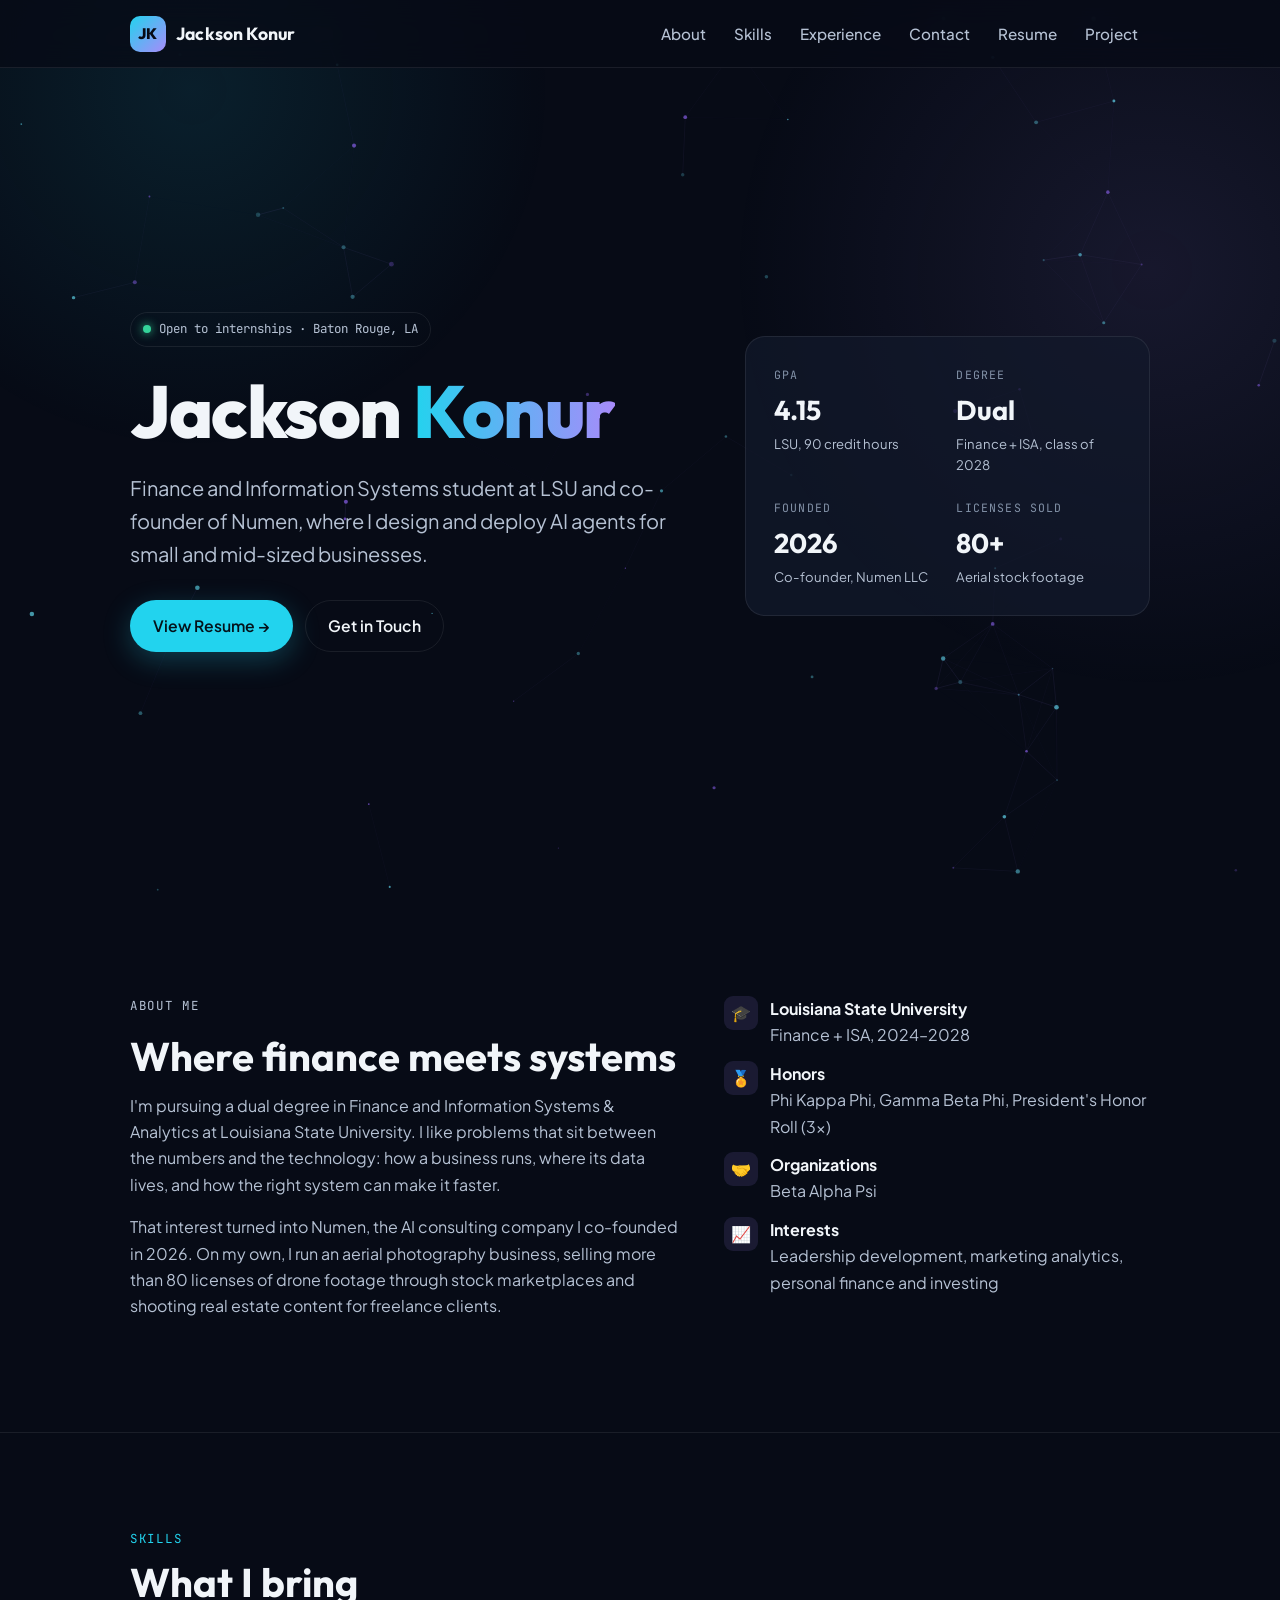
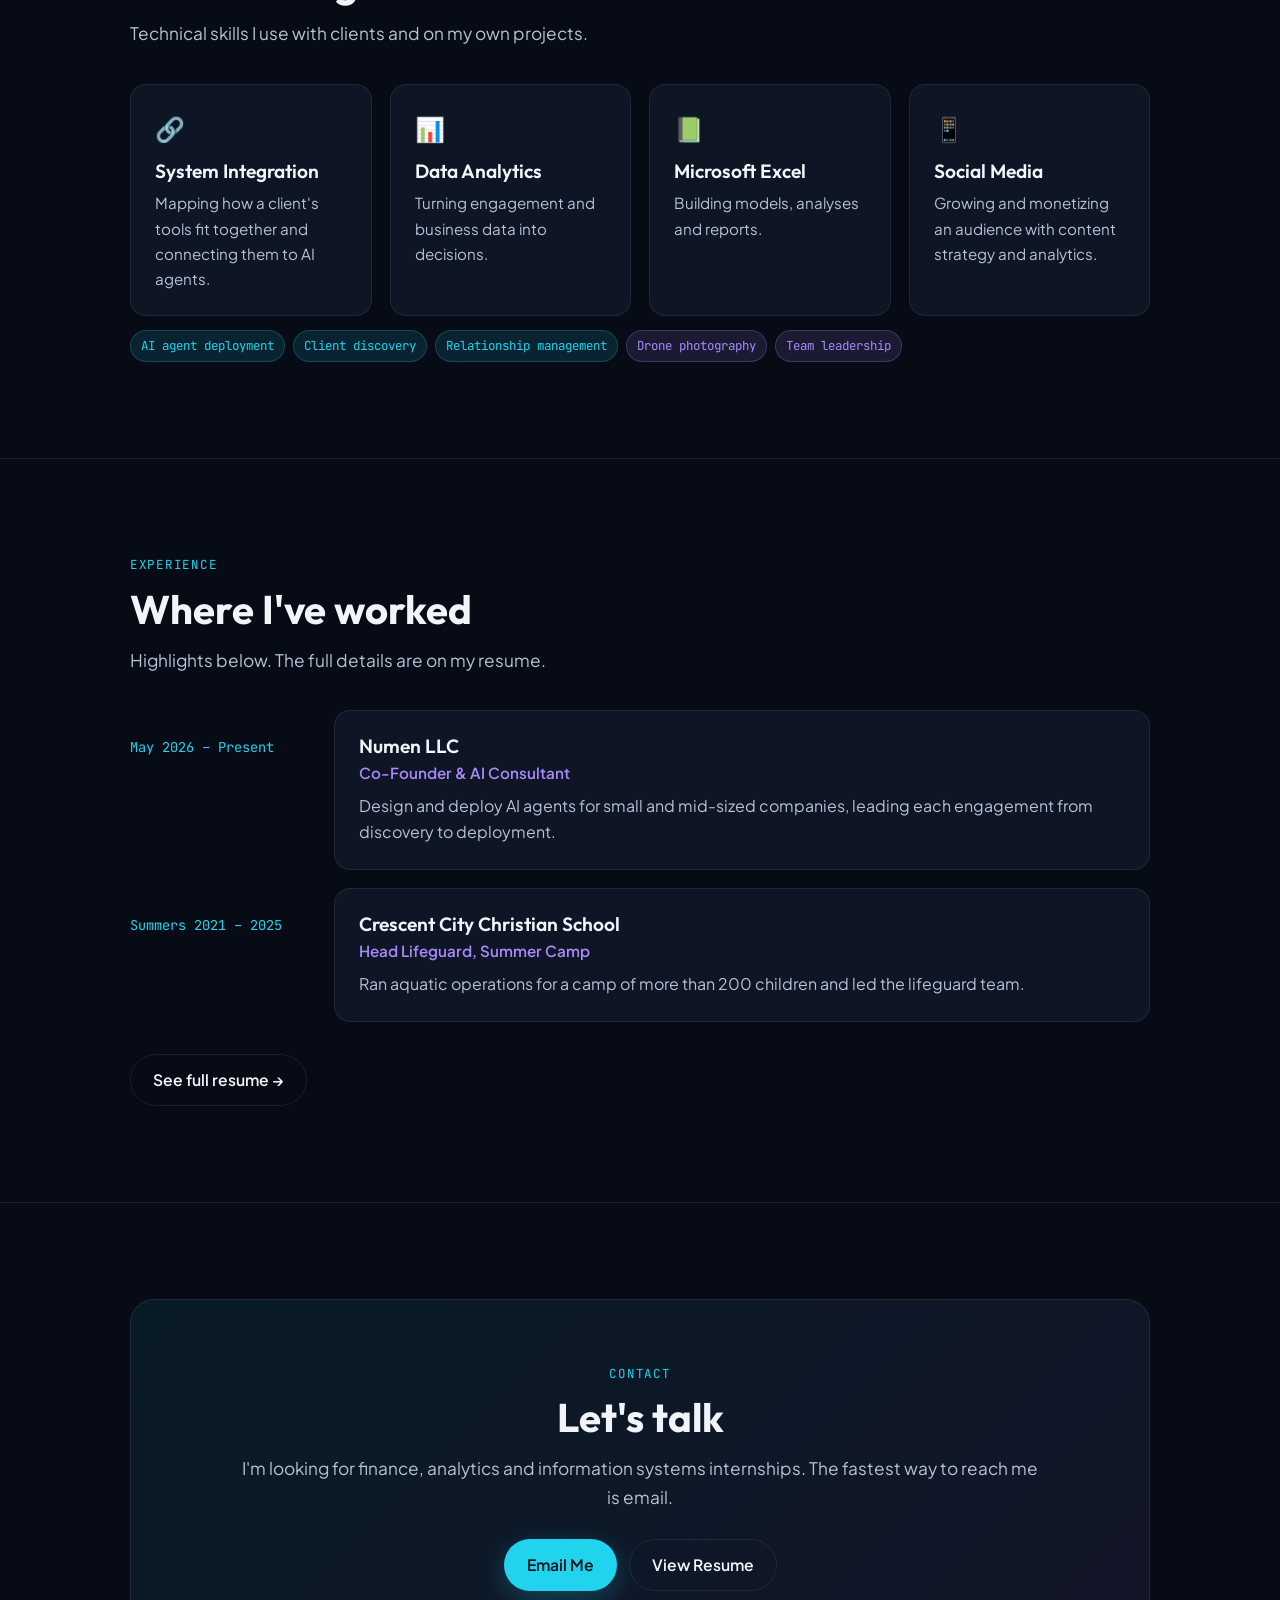
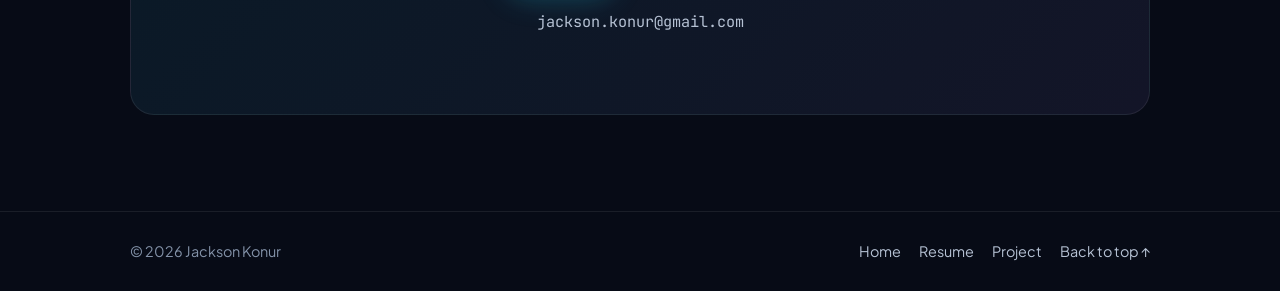
==== commit 43472a36: "Feature aerial photography as the project page and update homepage highlights Co-Authored-By: Claude" ====
--- a/index.html
+++ b/index.html
@@ -58,8 +58,8 @@
               <dd>Dual<small>Finance + ISA, class of 2028</small></dd>
             </div>
             <div>
-              <dt>Audience built</dt>
-              <dd>20K+<small>Instagram followers</small></dd>
+              <dt>Founded</dt>
+              <dd>2026<small>Co-founder, Numen LLC</small></dd>
             </div>
             <div>
               <dt>Licenses sold</dt>
@@ -82,9 +82,9 @@
             where its data lives, and how the right system can make it faster.
           </p>
           <p>
-            That interest turned into Numen, the AI consulting company I co-founded in 2026. On my own, I built
-            a 20,000-follower Instagram page and sold aerial footage to stock libraries, which taught me how to
-            grow something from zero and let the analytics guide the next move.
+            That interest turned into Numen, the AI consulting company I co-founded in 2026. On my own, I run an
+            aerial photography business, selling more than 80 licenses of drone footage through stock
+            marketplaces and shooting real estate content for freelance clients.
           </p>
         </div>
         <ul class="fact-list reveal">
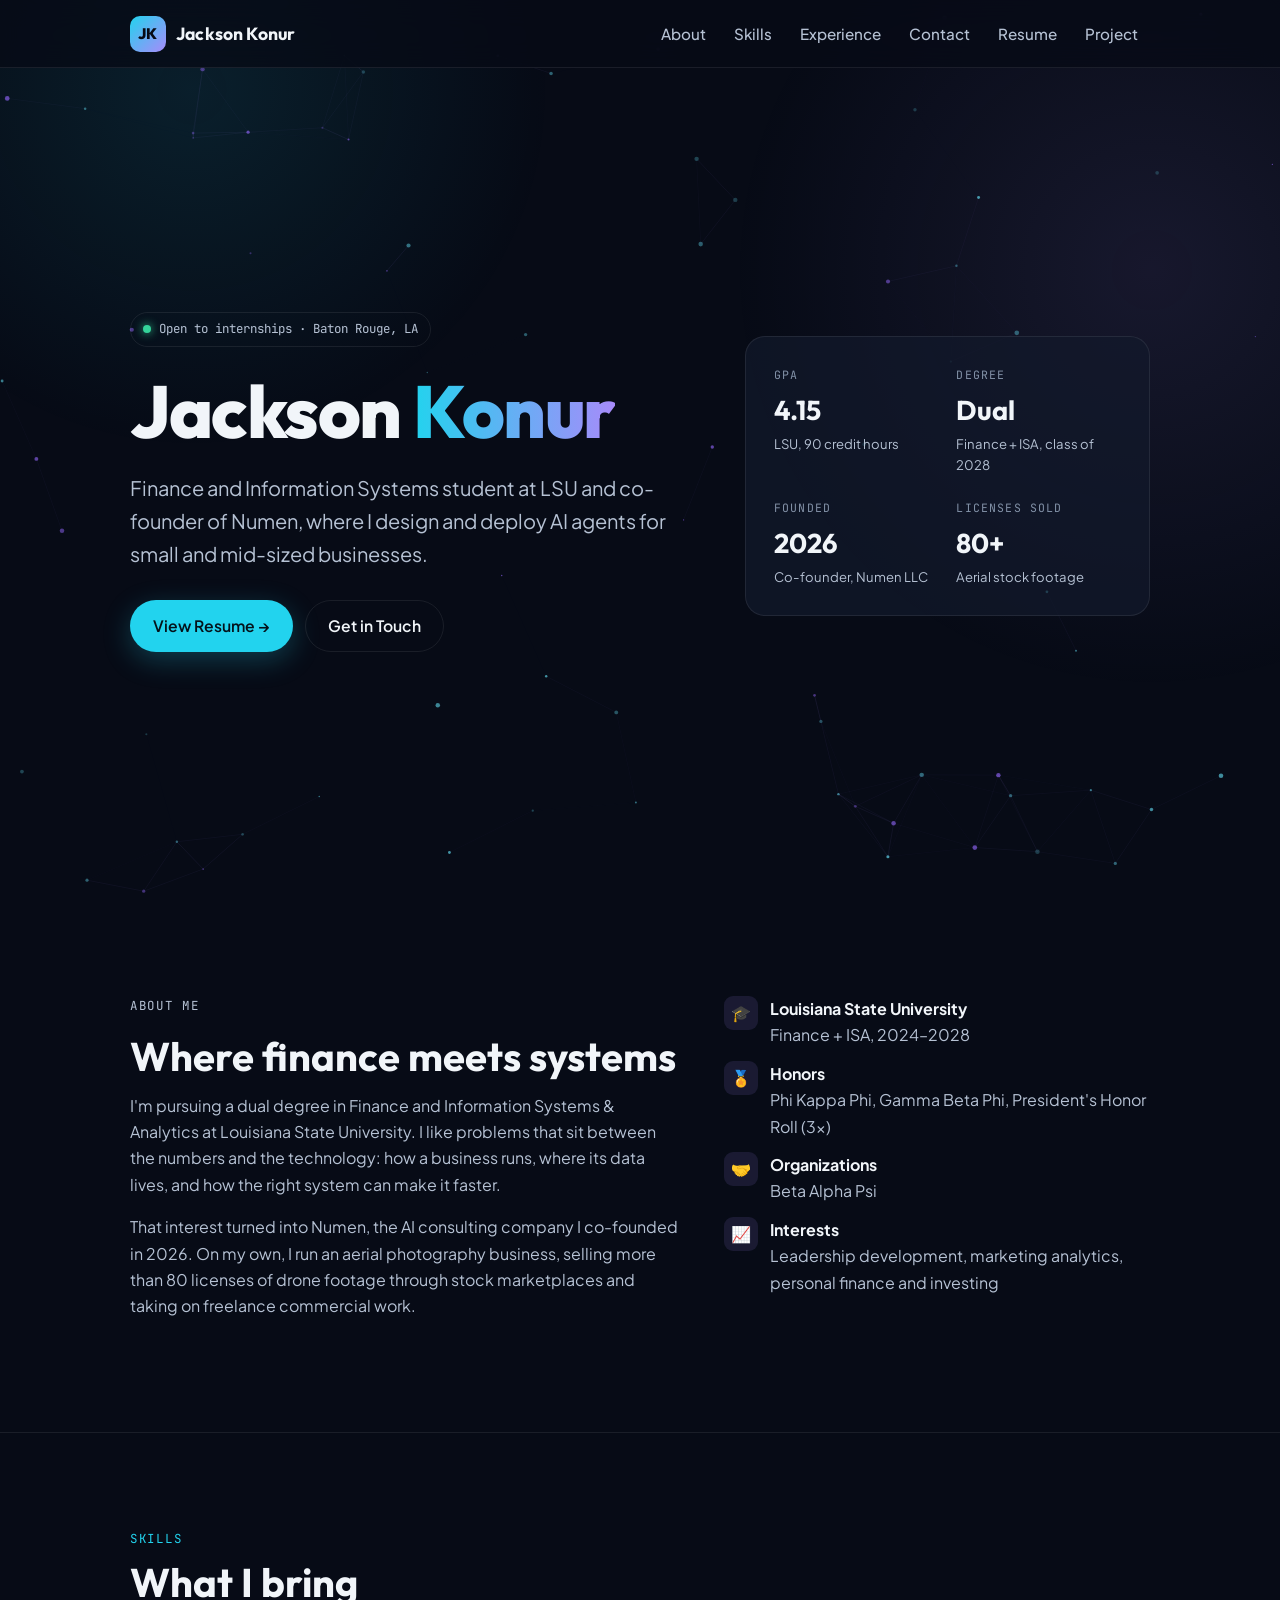
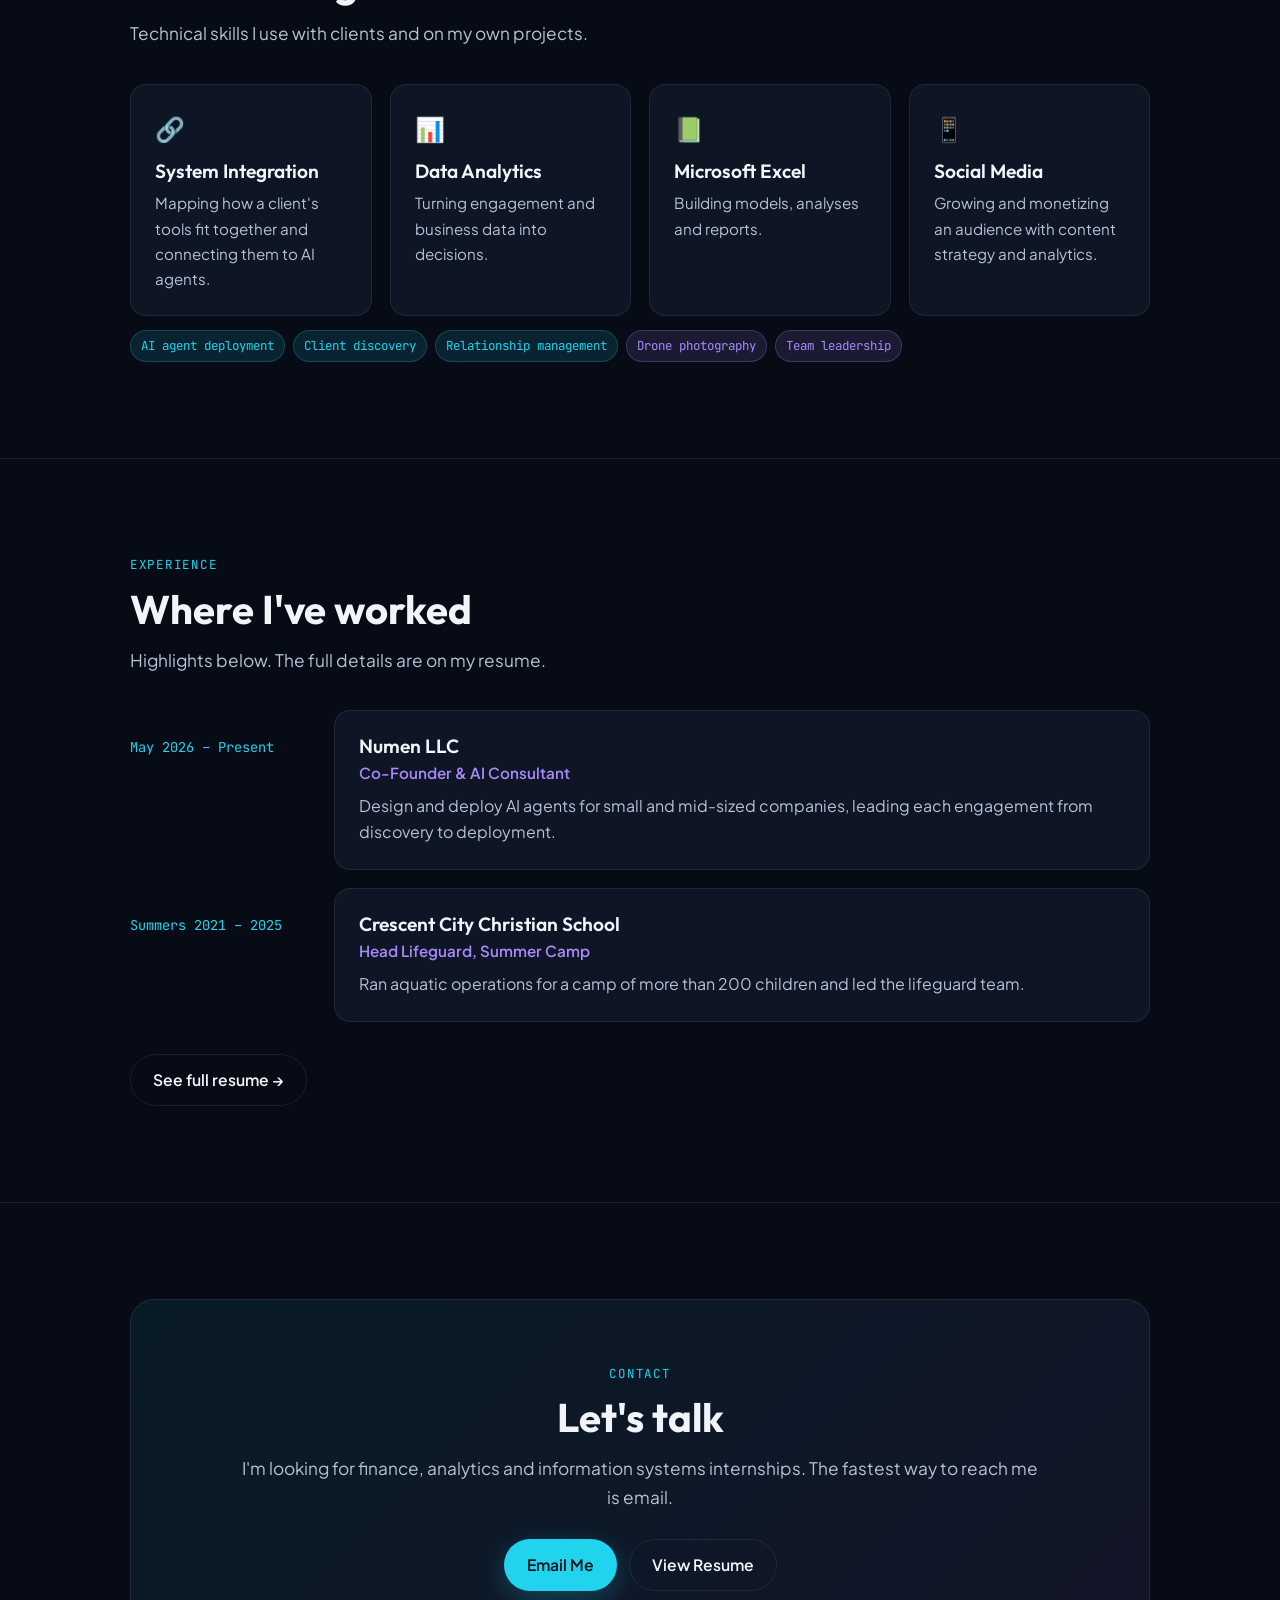
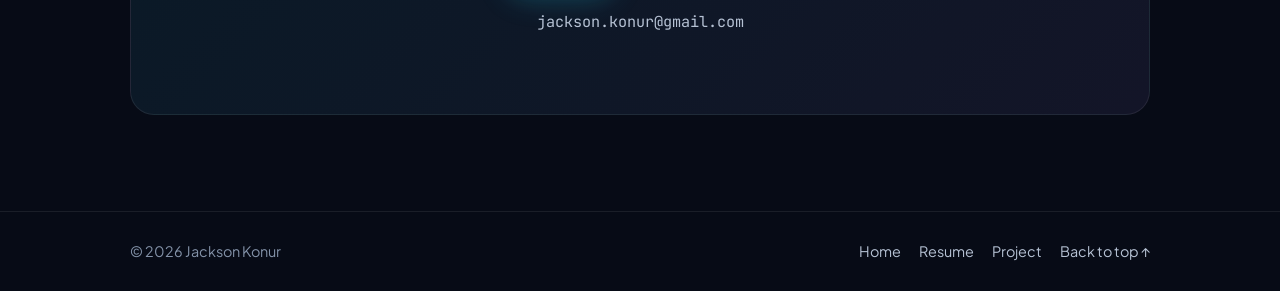
==== commit 1d2e808f: "Match homepage freelance wording to project page Co-Authored-By: Claude Opus 5.5 (1M context) <norep" ====
--- a/index.html
+++ b/index.html
@@ -84,7 +84,7 @@
           <p>
             That interest turned into Numen, the AI consulting company I co-founded in 2026. On my own, I run an
             aerial photography business, selling more than 80 licenses of drone footage through stock
-            marketplaces and shooting real estate content for freelance clients.
+            marketplaces and taking on freelance commercial work.
           </p>
         </div>
         <ul class="fact-list reveal">
--- a/styles.css
+++ b/styles.css
@@ -676,7 +676,7 @@
 
 .stat .num {
   font-family: var(--font-display);
-  font-size: clamp(1.8rem, 4vw, 2.4rem);
+  font-size: clamp(1.6rem, 3vw, 2.1rem);
   font-weight: 800;
   color: var(--cyan);
 }
@@ -870,3 +870,76 @@
     justify-content: center;
   }
 }
+
+/* Project photo gallery */
+.gallery {
+  display: grid;
+  grid-template-columns: repeat(6, minmax(0, 1fr));
+  gap: 14px;
+  margin: 8px 0 56px;
+}
+
+.gallery figure {
+  margin: 0;
+  grid-column: span 2;
+  border-radius: var(--radius);
+  overflow: hidden;
+  border: 1px solid var(--border);
+  background: var(--bg-raised);
+  position: relative;
+}
+
+.gallery figure.wide {
+  grid-column: span 3;
+}
+
+.gallery img {
+  width: 100%;
+  height: 100%;
+  aspect-ratio: 3 / 2;
+  object-fit: cover;
+  transition: transform 0.4s ease;
+}
+
+.gallery figure:hover img {
+  transform: scale(1.04);
+}
+
+.gallery figcaption {
+  position: absolute;
+  left: 0;
+  right: 0;
+  bottom: 0;
+  padding: 24px 14px 10px;
+  font-size: 0.85rem;
+  color: var(--text);
+  background: linear-gradient(transparent, rgba(7, 11, 22, 0.85));
+}
+
+@media (max-width: 720px) {
+  .gallery {
+    grid-template-columns: 1fr;
+  }
+
+  .gallery figure,
+  .gallery figure.wide {
+    grid-column: auto;
+  }
+}
+
+@media (prefers-reduced-motion: reduce) {
+  .gallery img {
+    transition: none;
+  }
+}
+
+@media (max-width: 720px) {
+  .stat {
+    padding: 18px 12px;
+  }
+
+  .stat .num {
+    font-size: 1.45rem;
+    overflow-wrap: anywhere;
+  }
+}
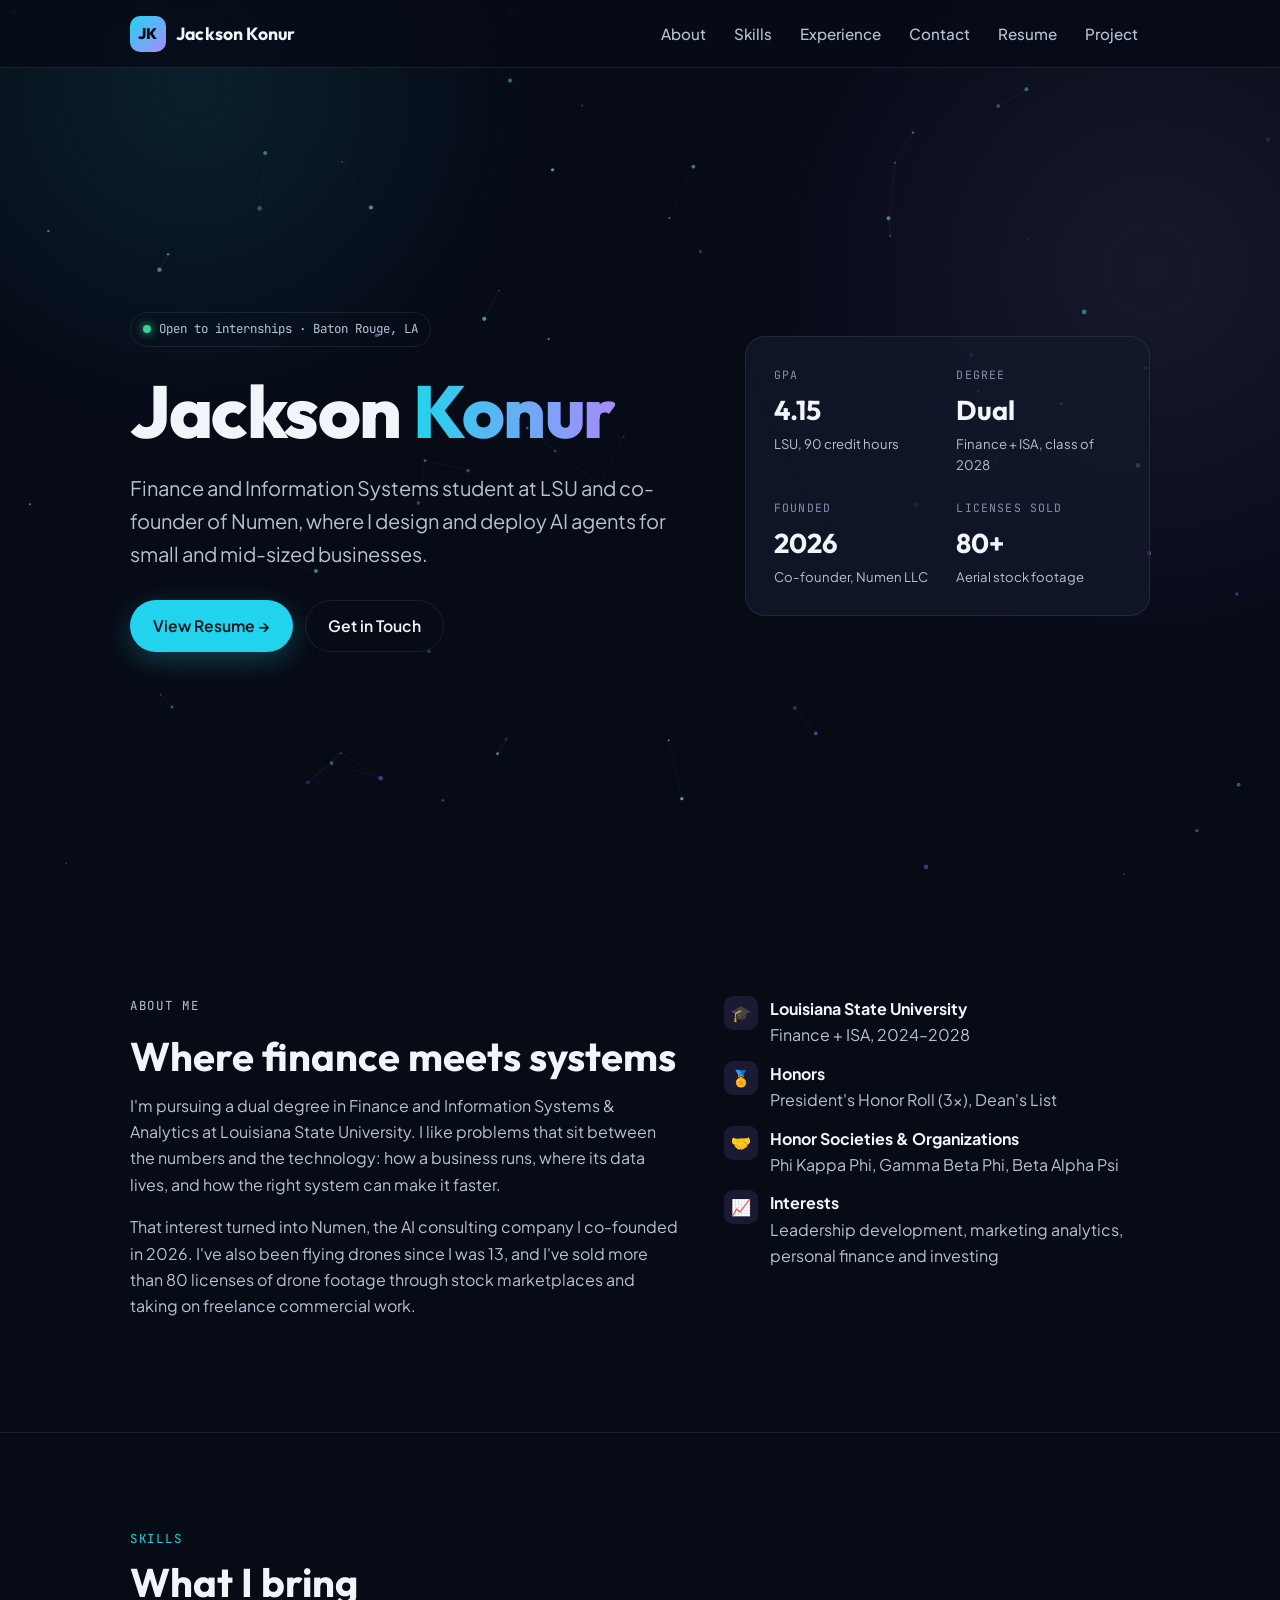
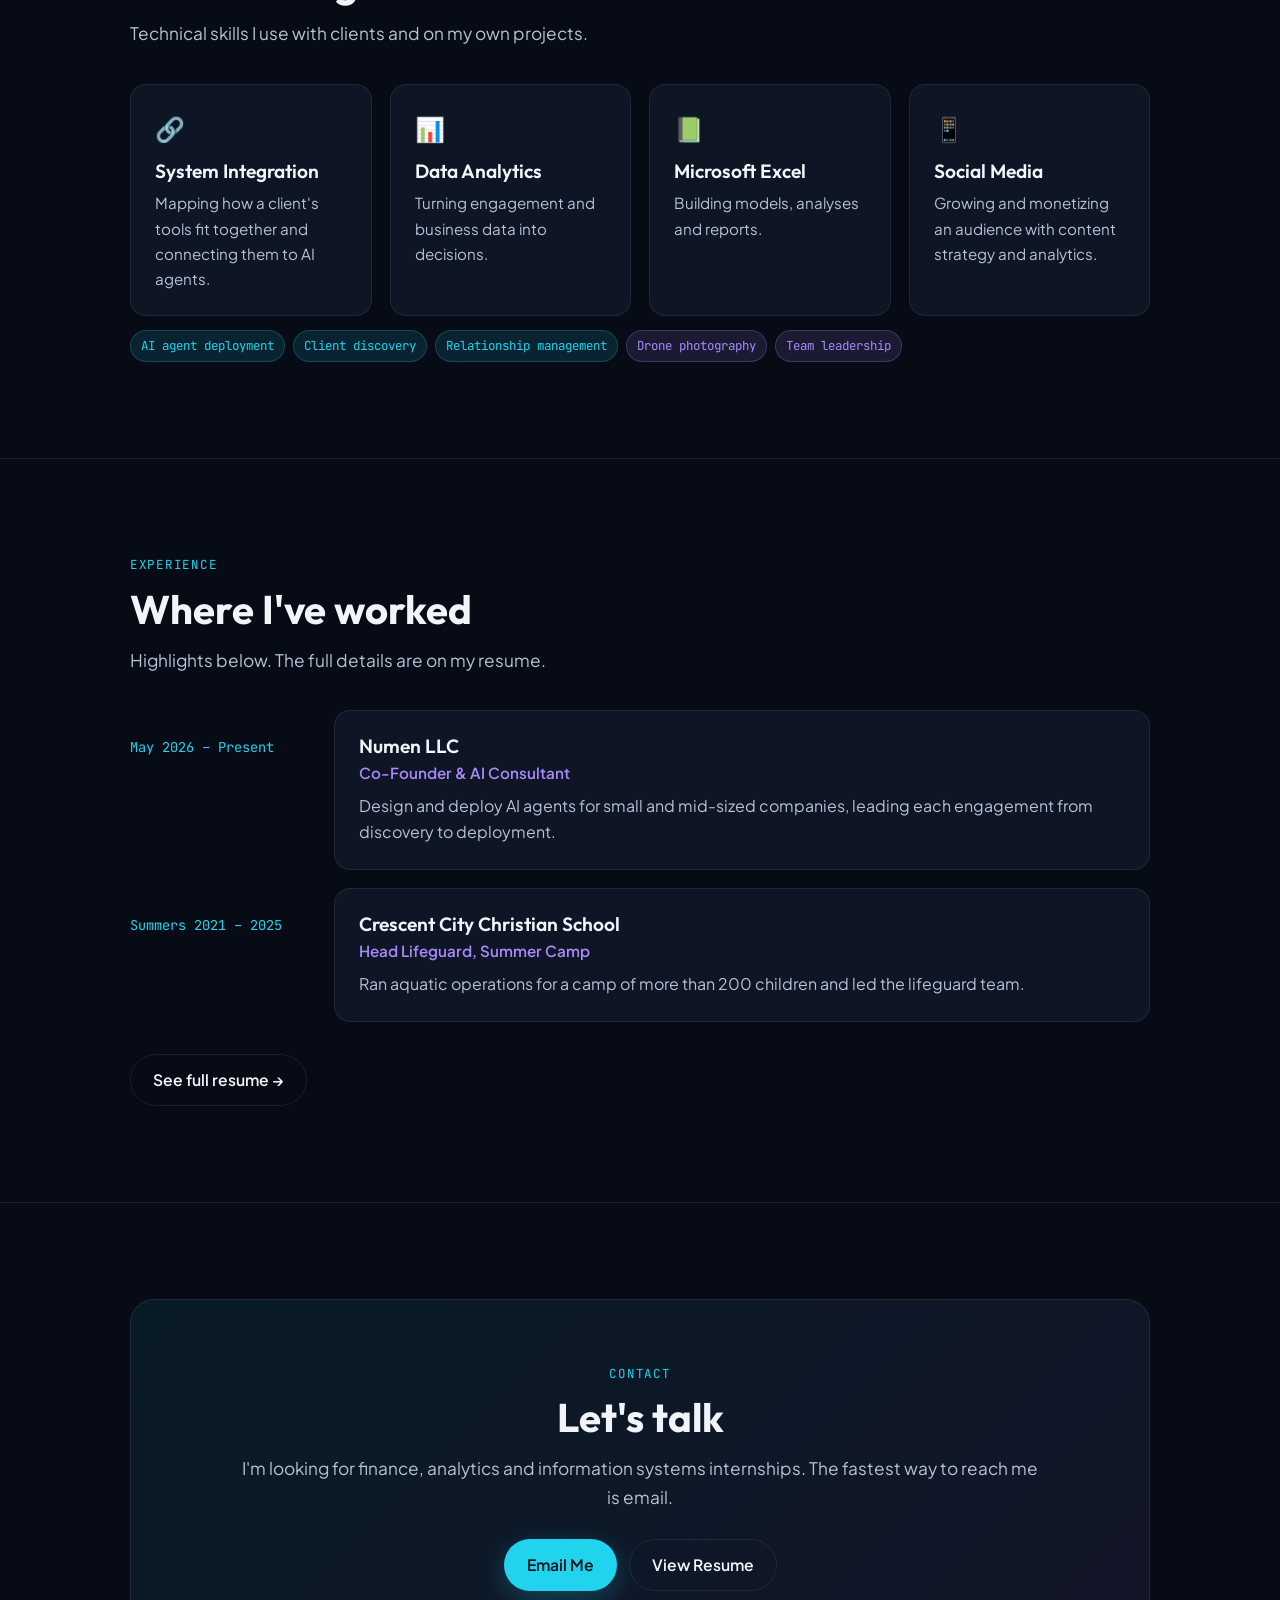
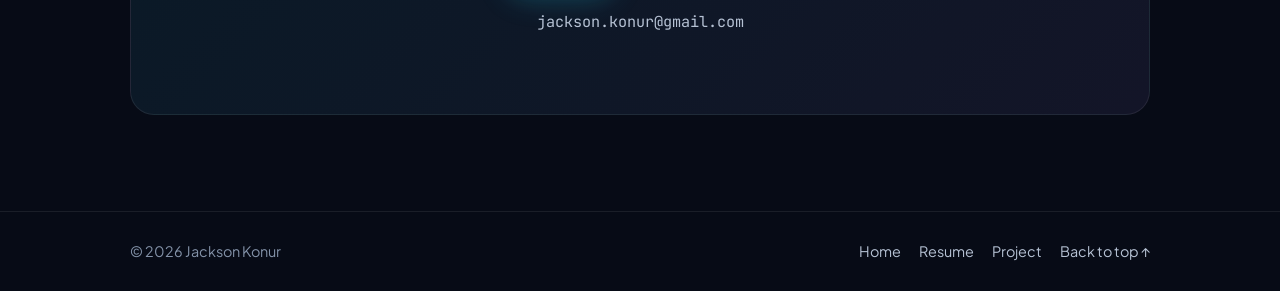
==== commit d56366c1: "Reframe aerial project as a long-running hobby and fix honors grouping on homepage Co-Authored-By: C" ====
--- a/index.html
+++ b/index.html
@@ -82,15 +82,15 @@
             where its data lives, and how the right system can make it faster.
           </p>
           <p>
-            That interest turned into Numen, the AI consulting company I co-founded in 2026. On my own, I run an
-            aerial photography business, selling more than 80 licenses of drone footage through stock
+            That interest turned into Numen, the AI consulting company I co-founded in 2026. I've also been flying drones since I was
+            13, and I've sold more than 80 licenses of drone footage through stock
             marketplaces and taking on freelance commercial work.
           </p>
         </div>
         <ul class="fact-list reveal">
           <li><span class="icon" aria-hidden="true">🎓</span><div><strong>Louisiana State University</strong>Finance + ISA, 2024–2028</div></li>
-          <li><span class="icon" aria-hidden="true">🏅</span><div><strong>Honors</strong>Phi Kappa Phi, Gamma Beta Phi, President's Honor Roll (3x)</div></li>
-          <li><span class="icon" aria-hidden="true">🤝</span><div><strong>Organizations</strong>Beta Alpha Psi</div></li>
+          <li><span class="icon" aria-hidden="true">🏅</span><div><strong>Honors</strong>President's Honor Roll (3x), Dean's List</div></li>
+          <li><span class="icon" aria-hidden="true">🤝</span><div><strong>Honor Societies &amp; Organizations</strong>Phi Kappa Phi, Gamma Beta Phi, Beta Alpha Psi</div></li>
           <li><span class="icon" aria-hidden="true">📈</span><div><strong>Interests</strong>Leadership development, marketing analytics, personal finance and investing</div></li>
         </ul>
       </div>
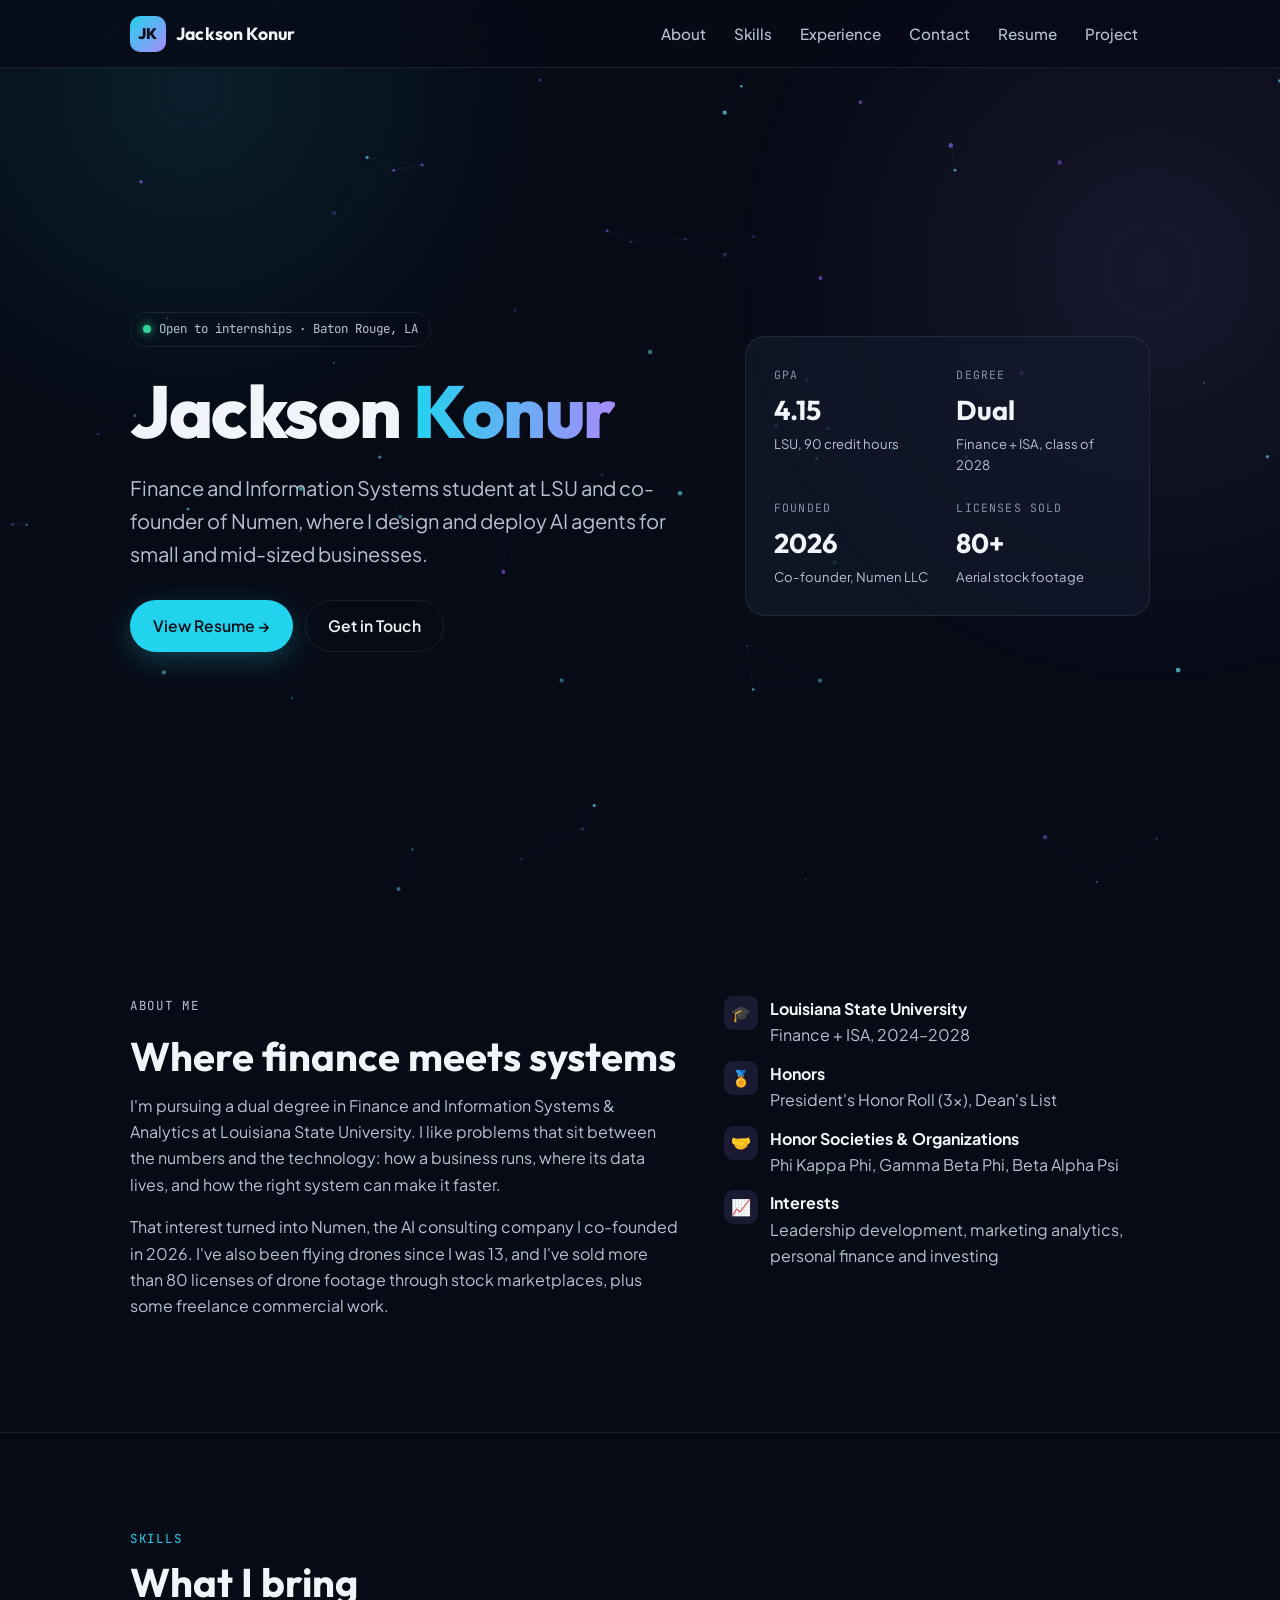
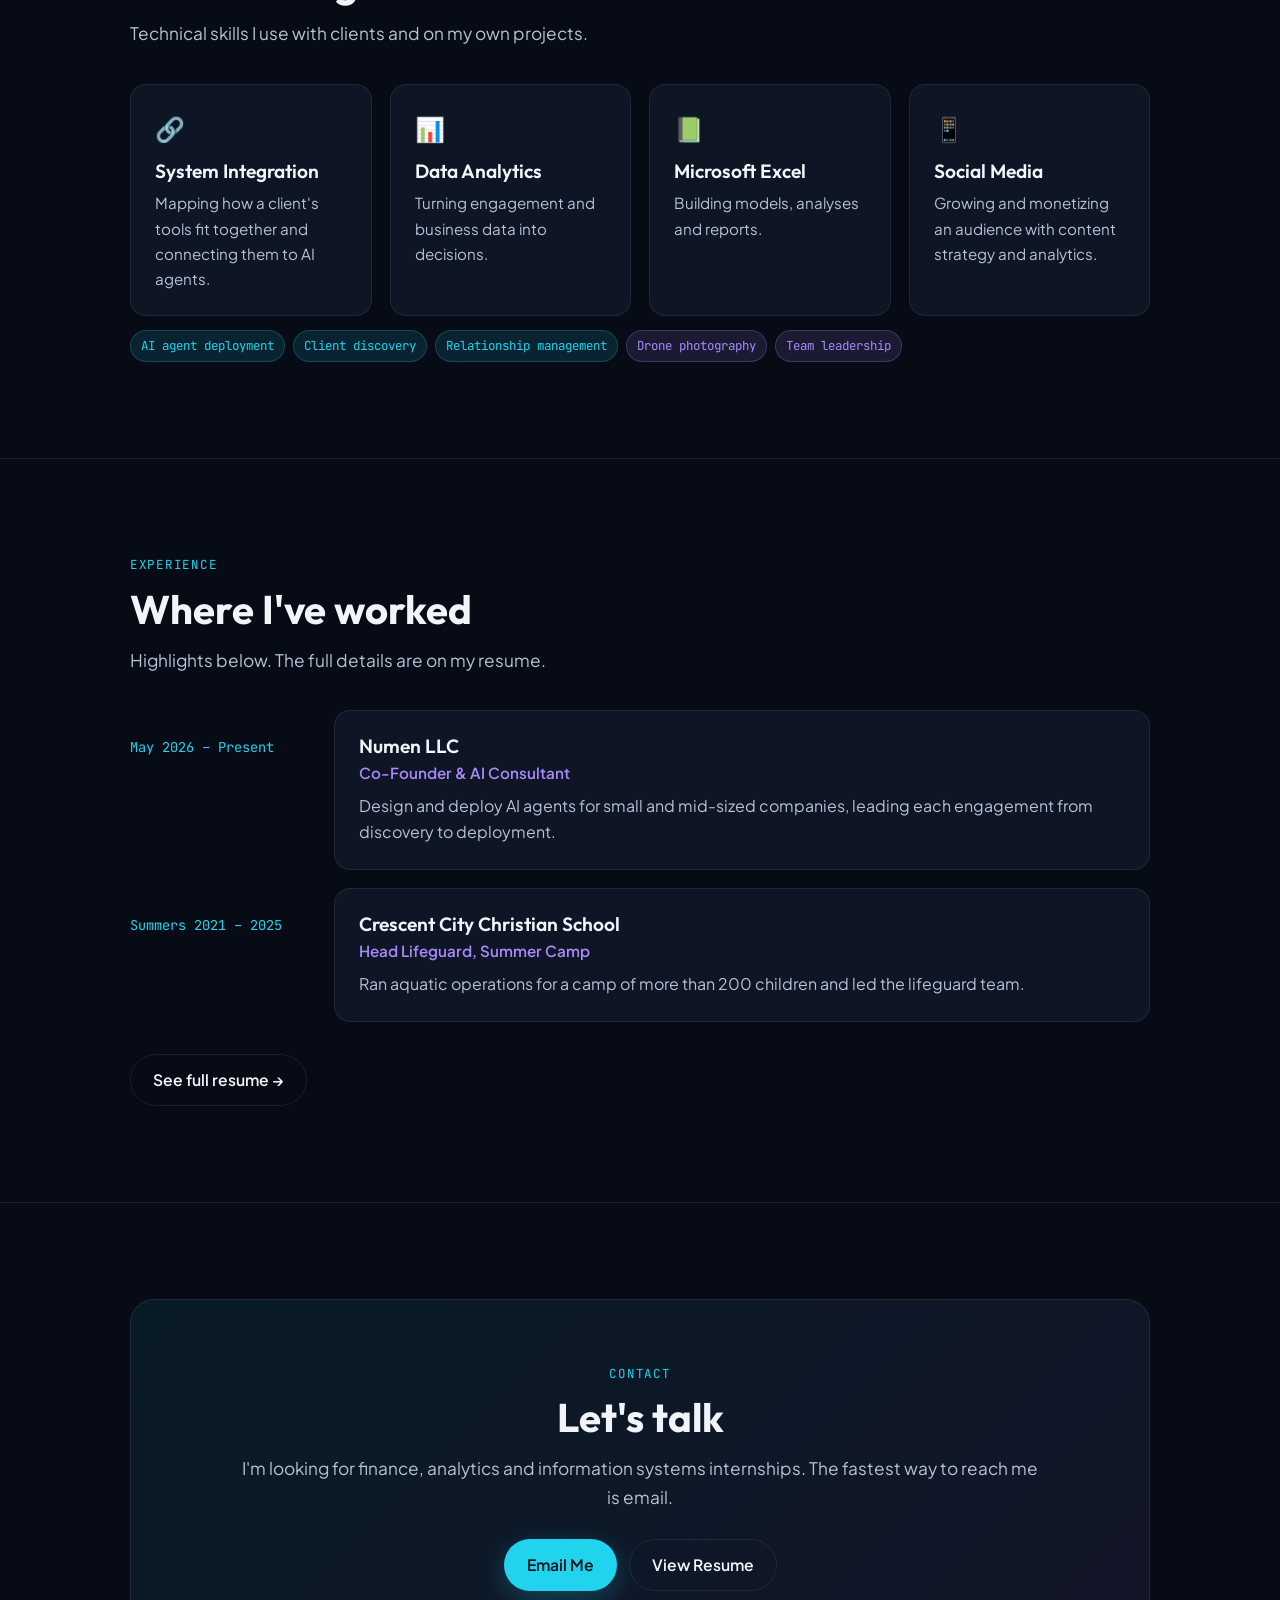
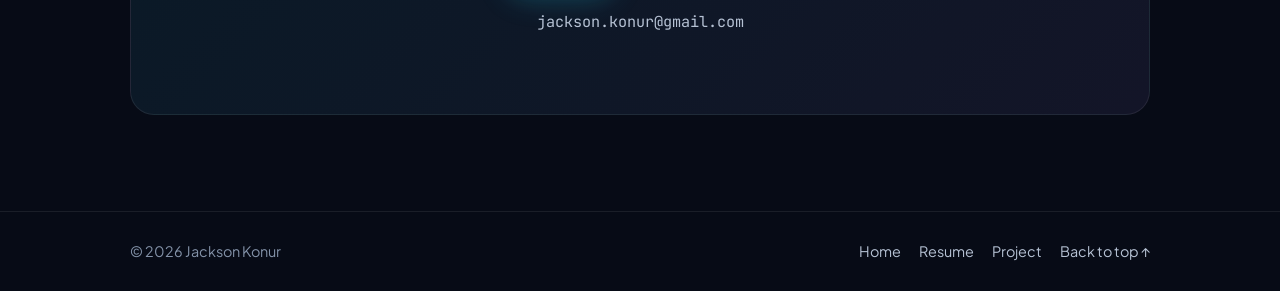
==== commit 439e3ba0: "Fix sentence in homepage about section Co-Authored-By: Claude Opus 5.5 (1M context) <noreply@anthrop" ====
--- a/index.html
+++ b/index.html
@@ -84,7 +84,7 @@
           <p>
             That interest turned into Numen, the AI consulting company I co-founded in 2026. I've also been flying drones since I was
             13, and I've sold more than 80 licenses of drone footage through stock
-            marketplaces and taking on freelance commercial work.
+            marketplaces, plus some freelance commercial work.
           </p>
         </div>
         <ul class="fact-list reveal">
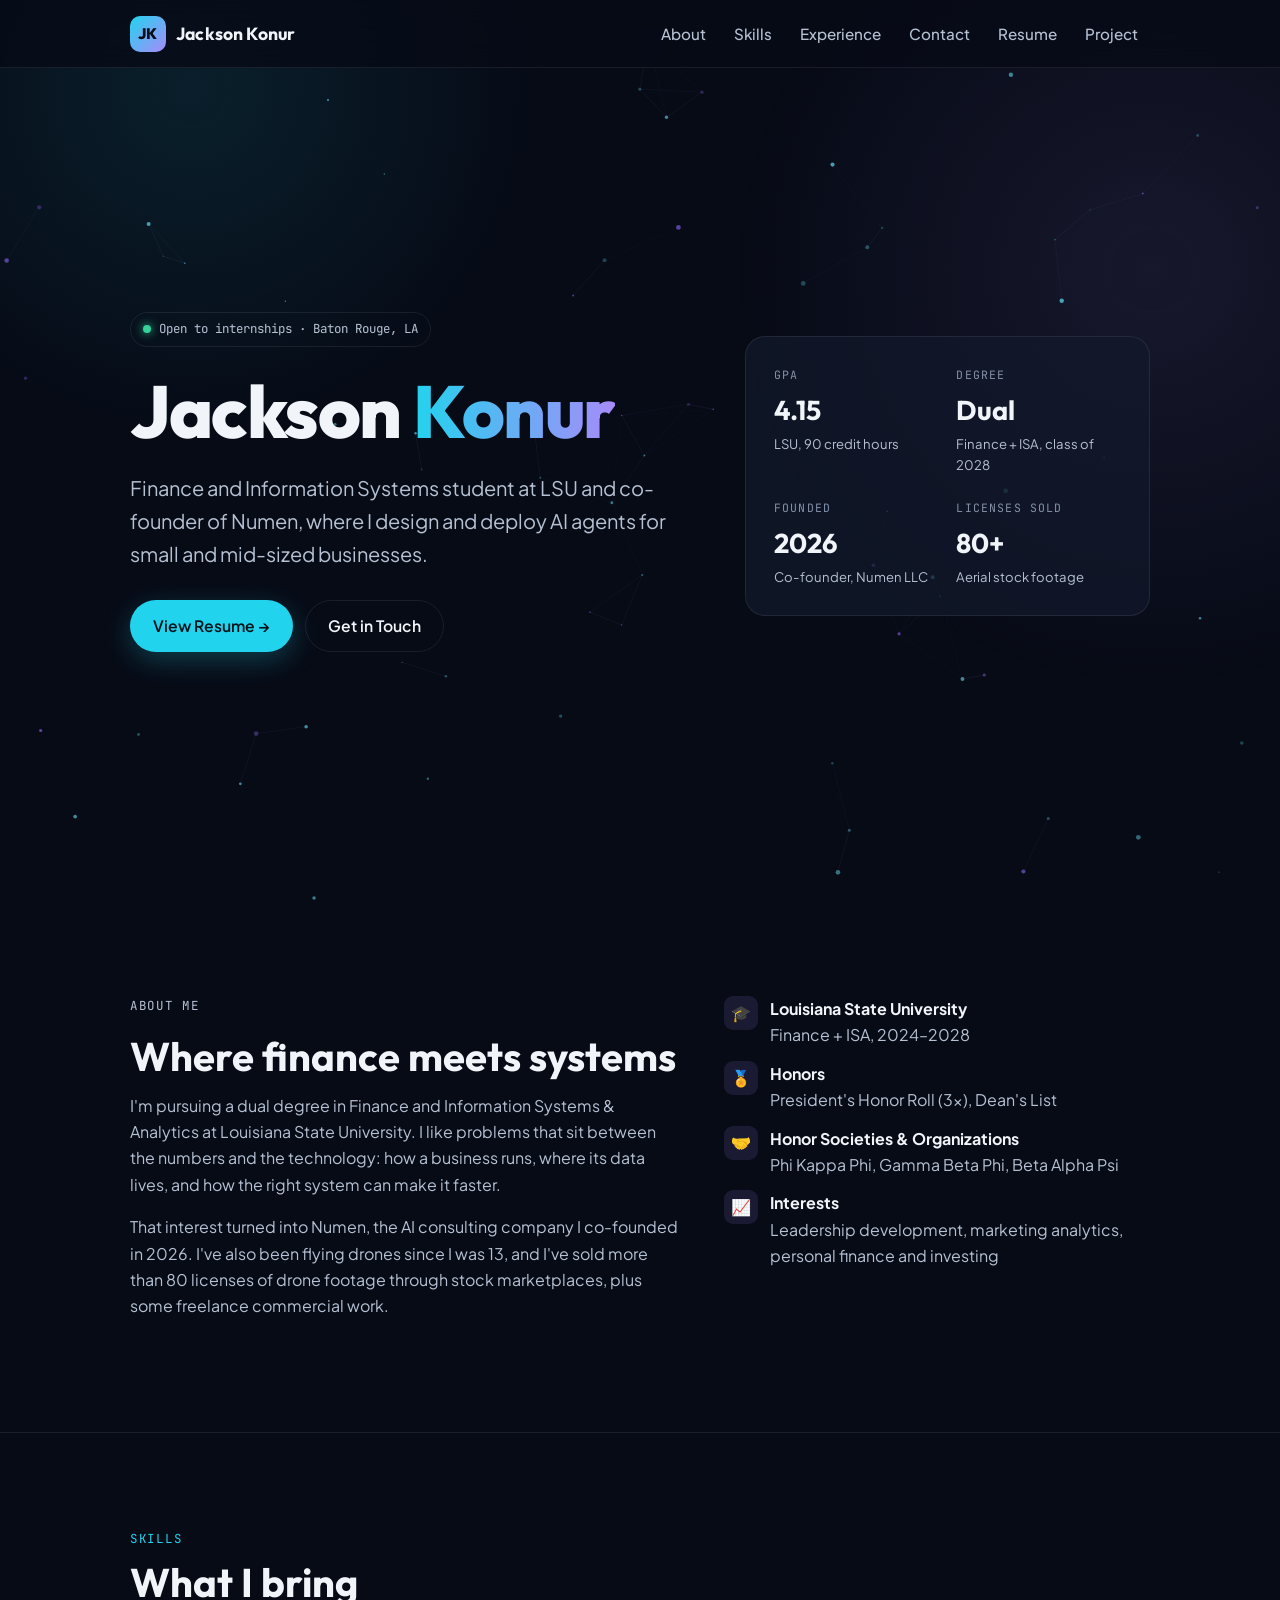
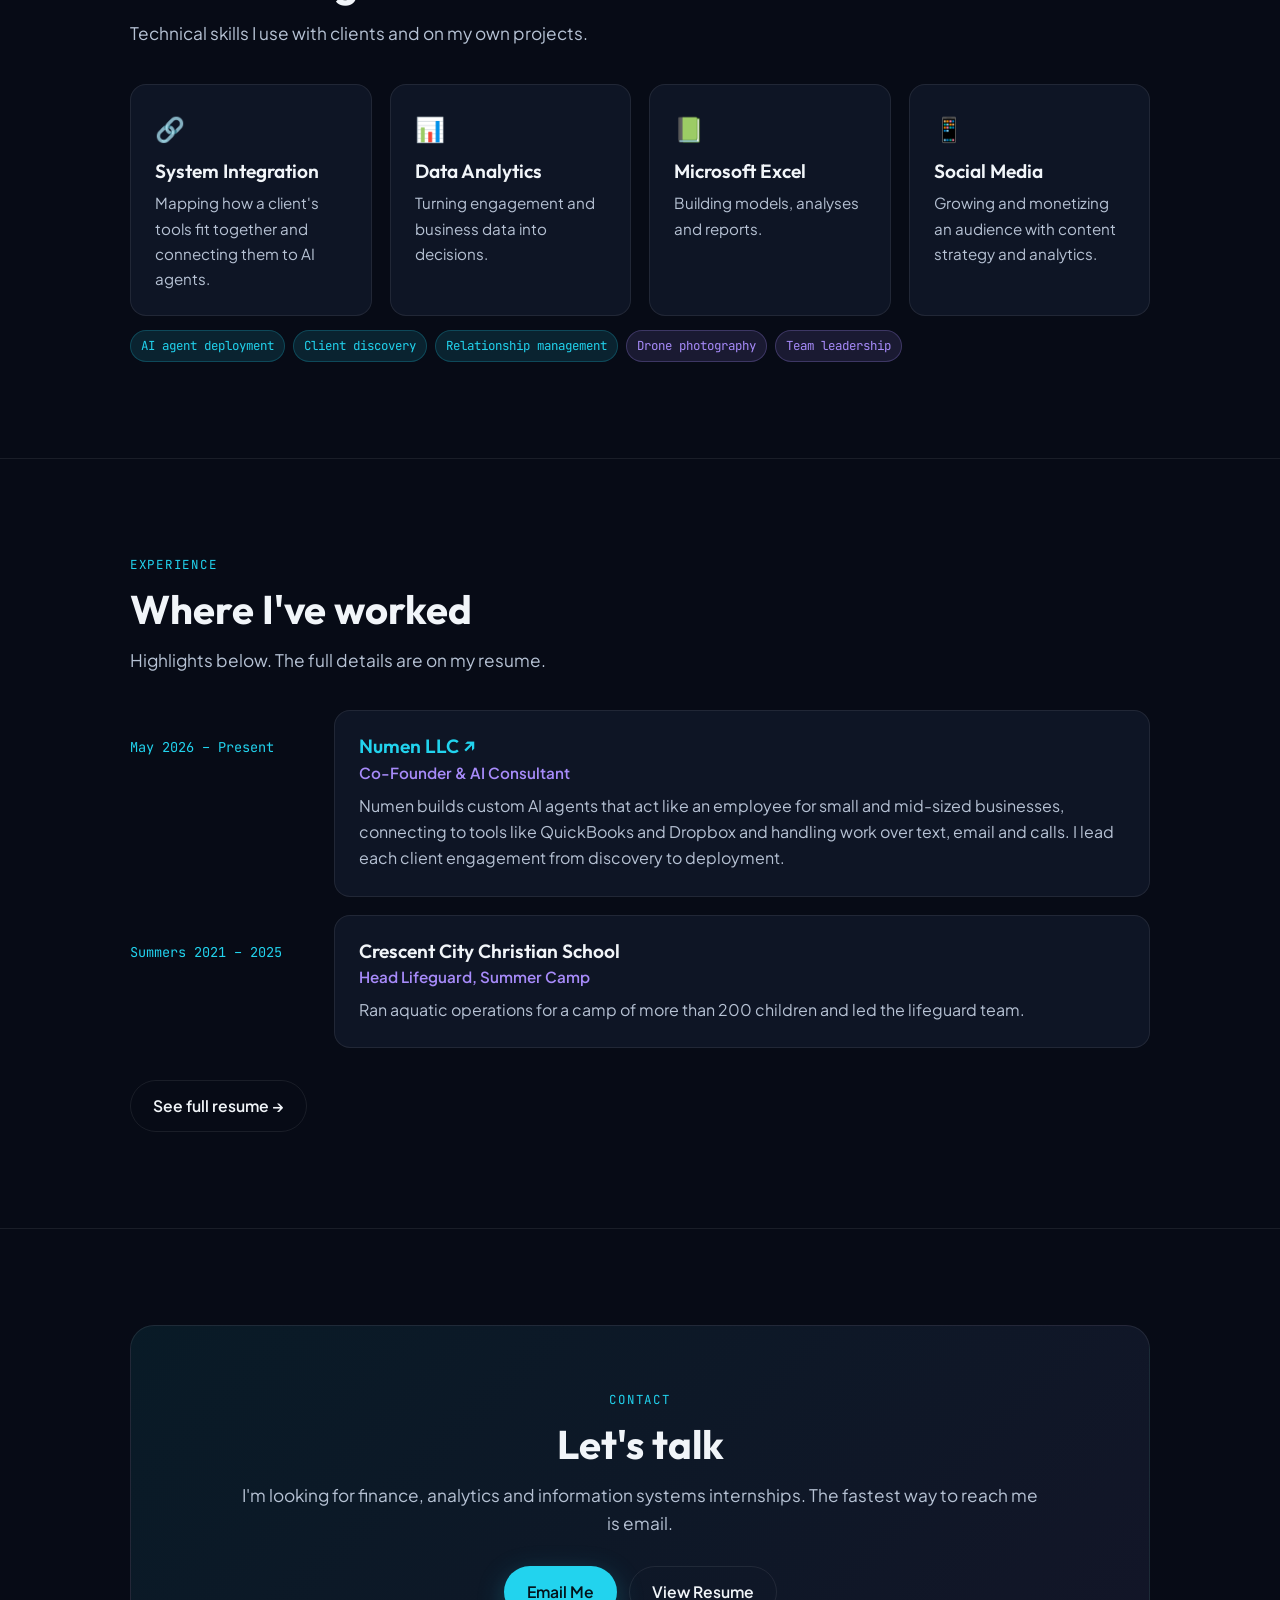
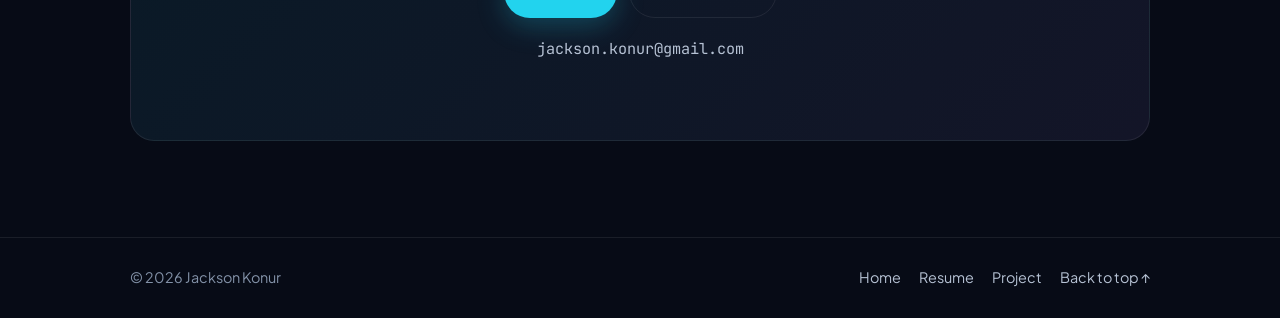
==== commit 04a7cb03: "Link Numen website and describe what Numen builds Co-Authored-By: Claude Opus 5.5 (1M context) <nore" ====
--- a/index.html
+++ b/index.html
@@ -144,9 +144,9 @@
           <li class="timeline-item reveal">
             <div class="timeline-date">May 2026 – Present</div>
             <article class="card">
-              <h3>Numen LLC</h3>
+              <h3><a href="https://numen.build/" target="_blank" rel="noopener">Numen LLC ↗</a></h3>
               <div class="role">Co-Founder &amp; AI Consultant</div>
-              <p>Design and deploy AI agents for small and mid-sized companies, leading each engagement from discovery to deployment.</p>
+              <p>Numen builds custom AI agents that act like an employee for small and mid-sized businesses, connecting to tools like QuickBooks and Dropbox and handling work over text, email and calls. I lead each client engagement from discovery to deployment.</p>
             </article>
           </li>
           <li class="timeline-item reveal">
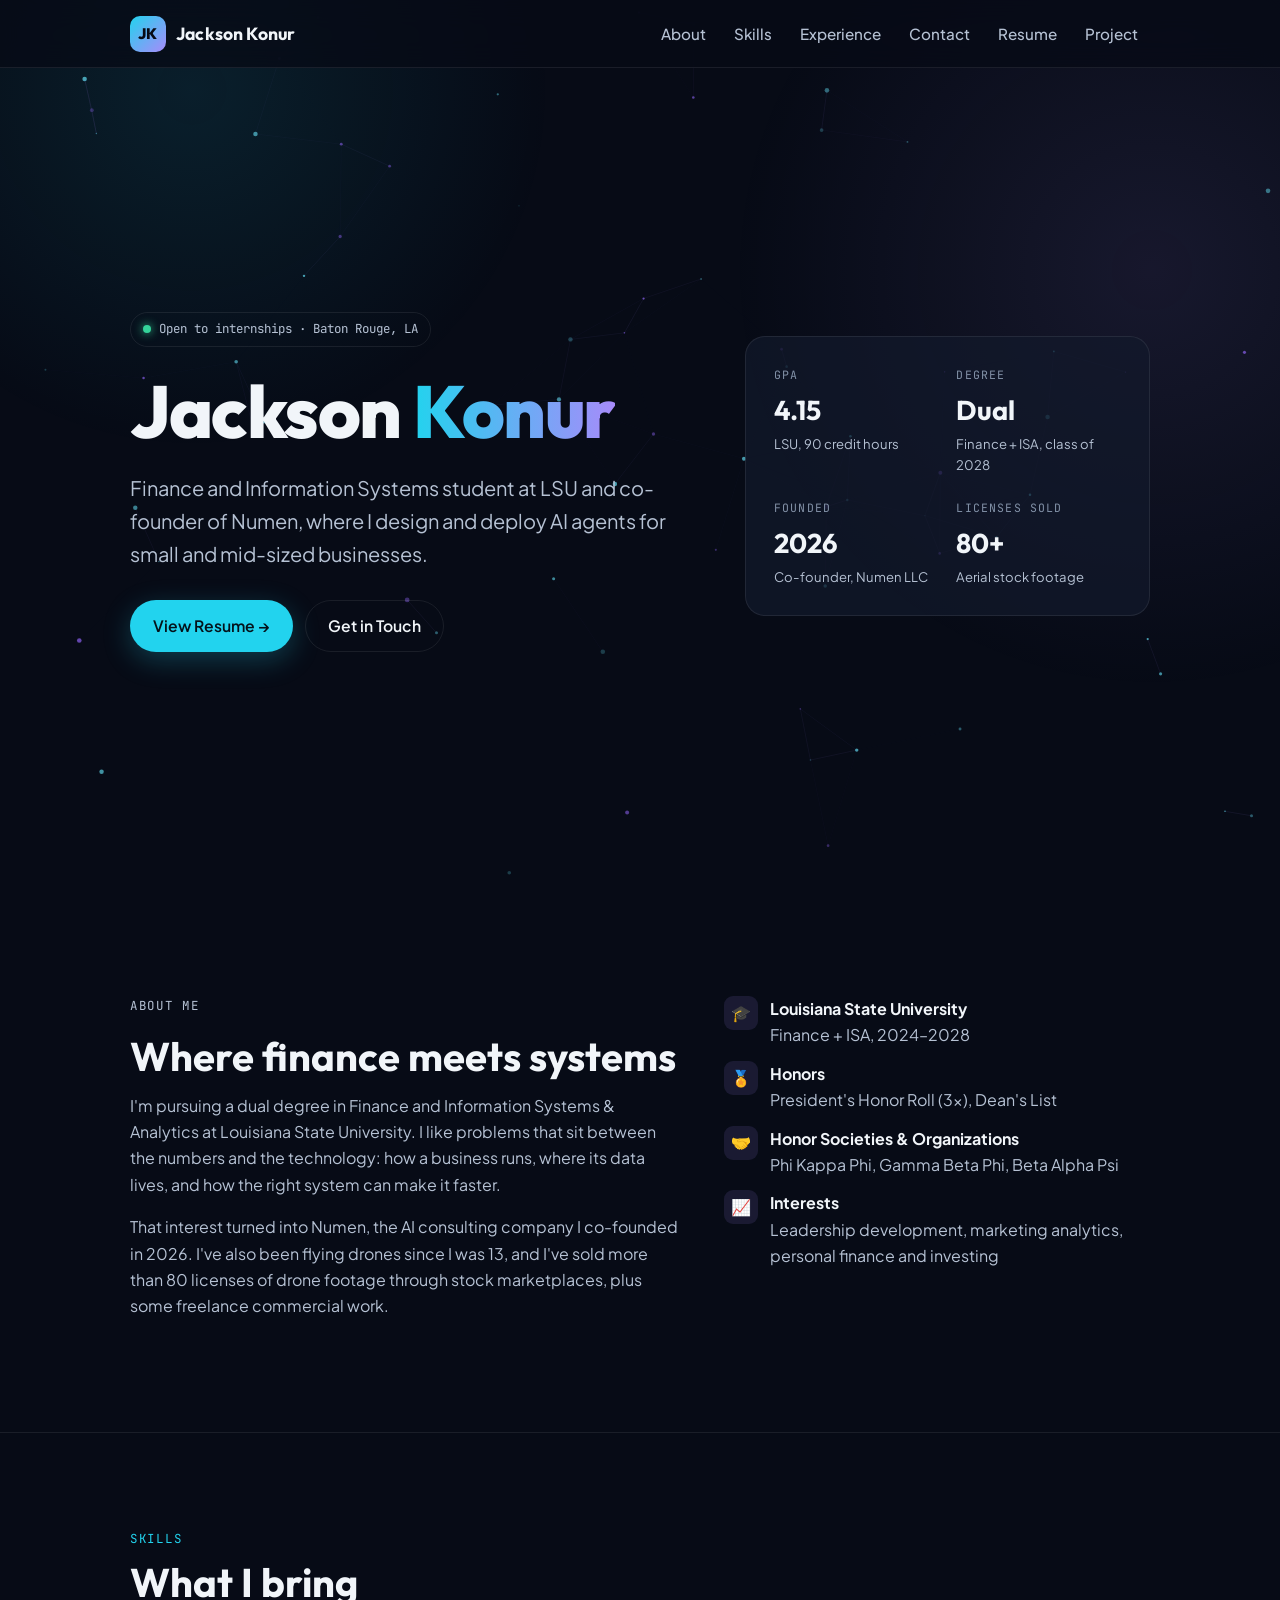
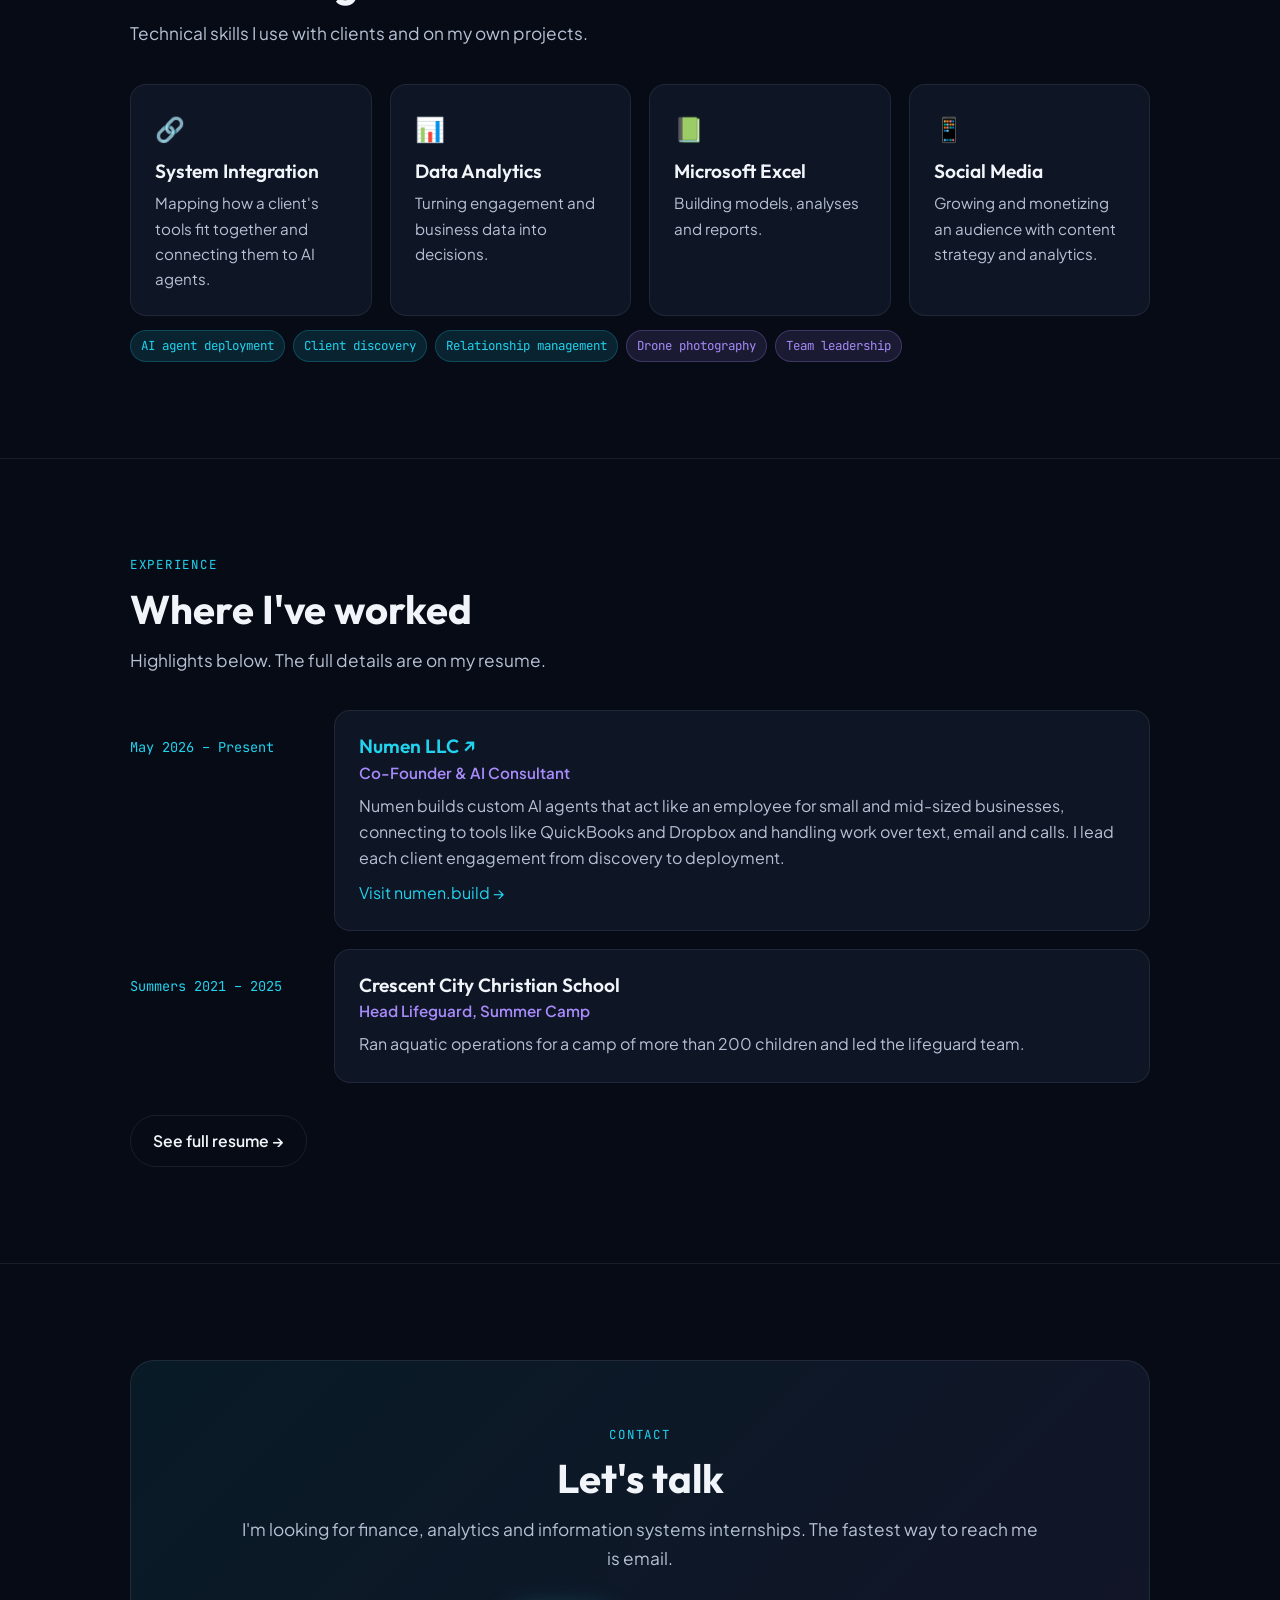
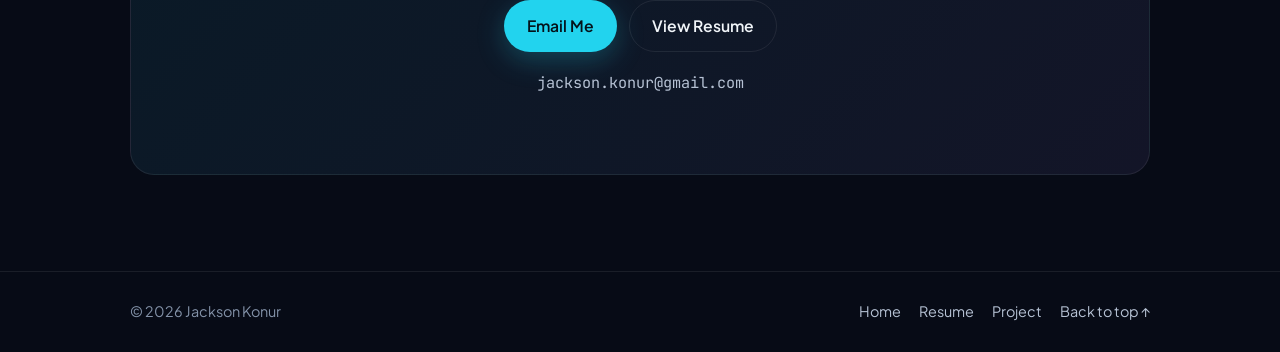
==== commit 14b9b179: "Add visible link to Numen website in experience section Co-Authored-By: Claude Opus 5.5 (1M context)" ====
--- a/index.html
+++ b/index.html
@@ -147,6 +147,7 @@
               <h3><a href="https://numen.build/" target="_blank" rel="noopener">Numen LLC ↗</a></h3>
               <div class="role">Co-Founder &amp; AI Consultant</div>
               <p>Numen builds custom AI agents that act like an employee for small and mid-sized businesses, connecting to tools like QuickBooks and Dropbox and handling work over text, email and calls. I lead each client engagement from discovery to deployment.</p>
+              <p><a href="https://numen.build/" target="_blank" rel="noopener">Visit numen.build →</a></p>
             </article>
           </li>
           <li class="timeline-item reveal">
